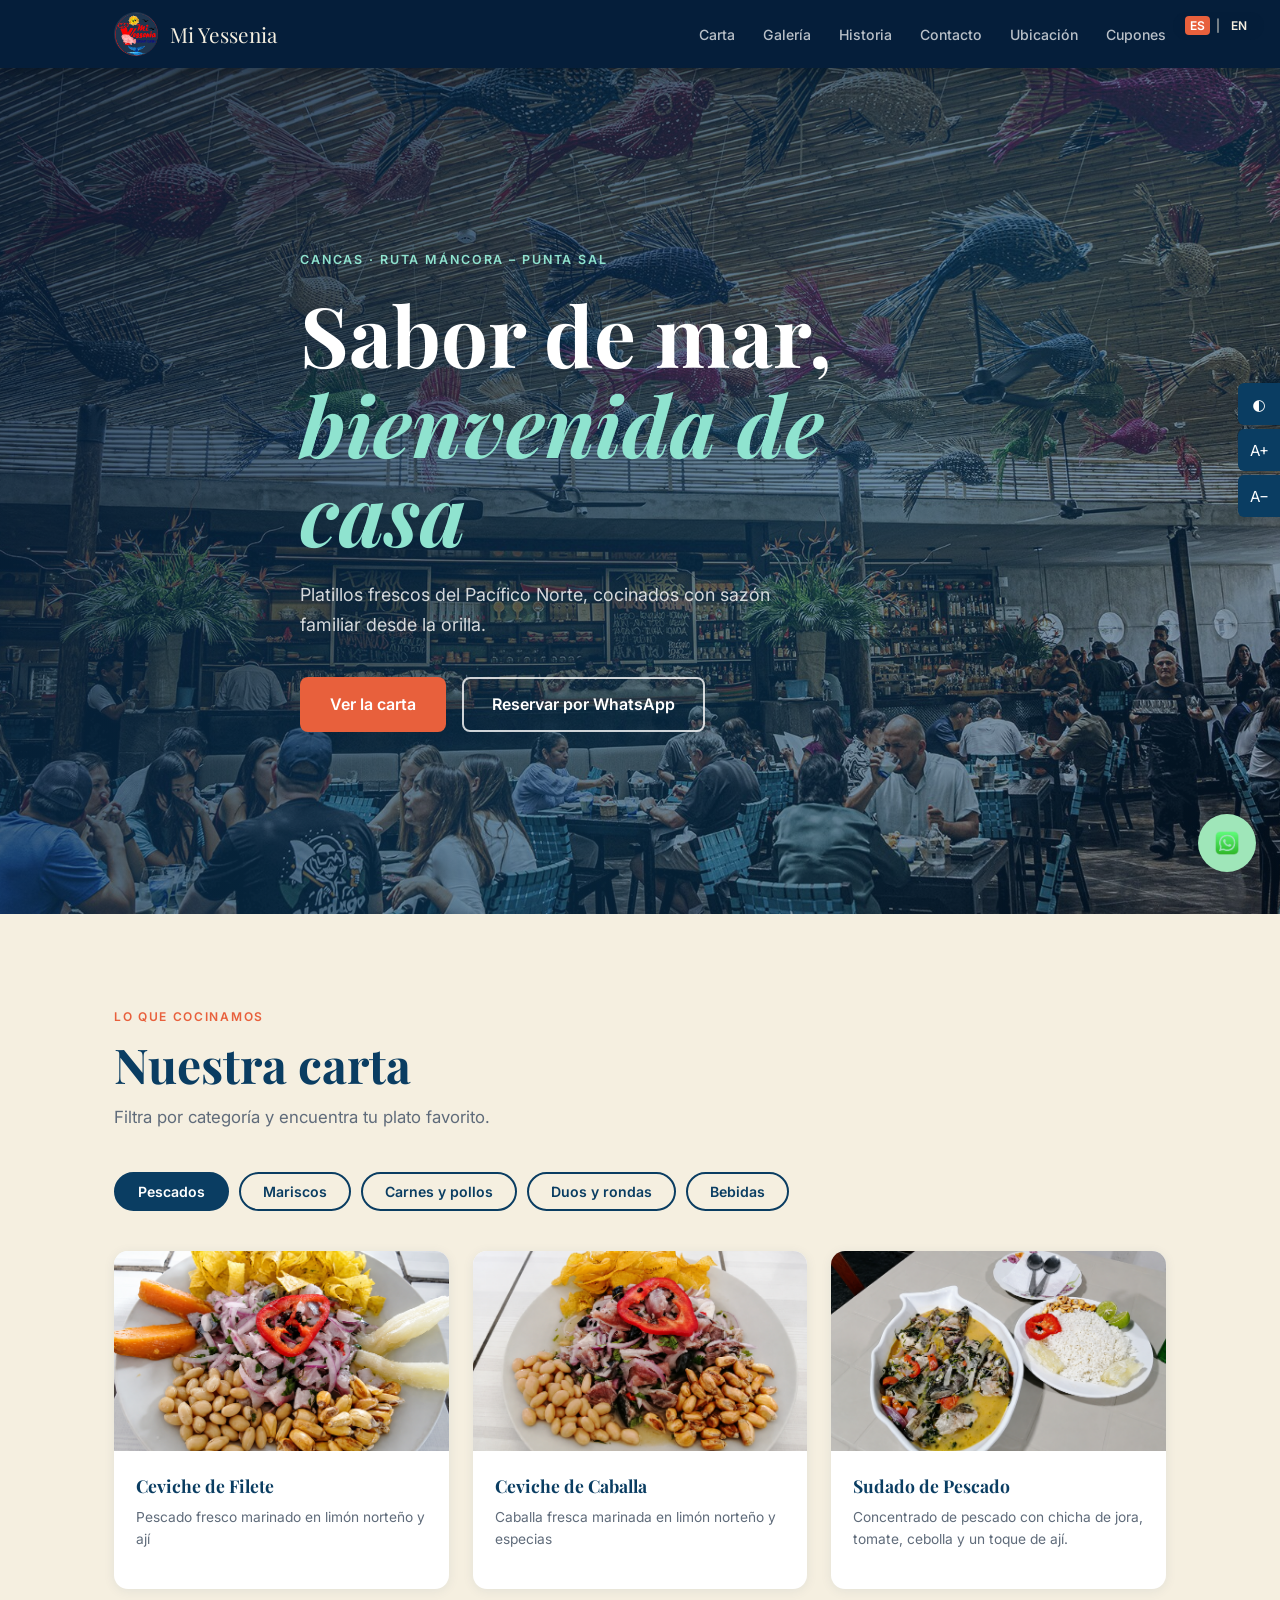
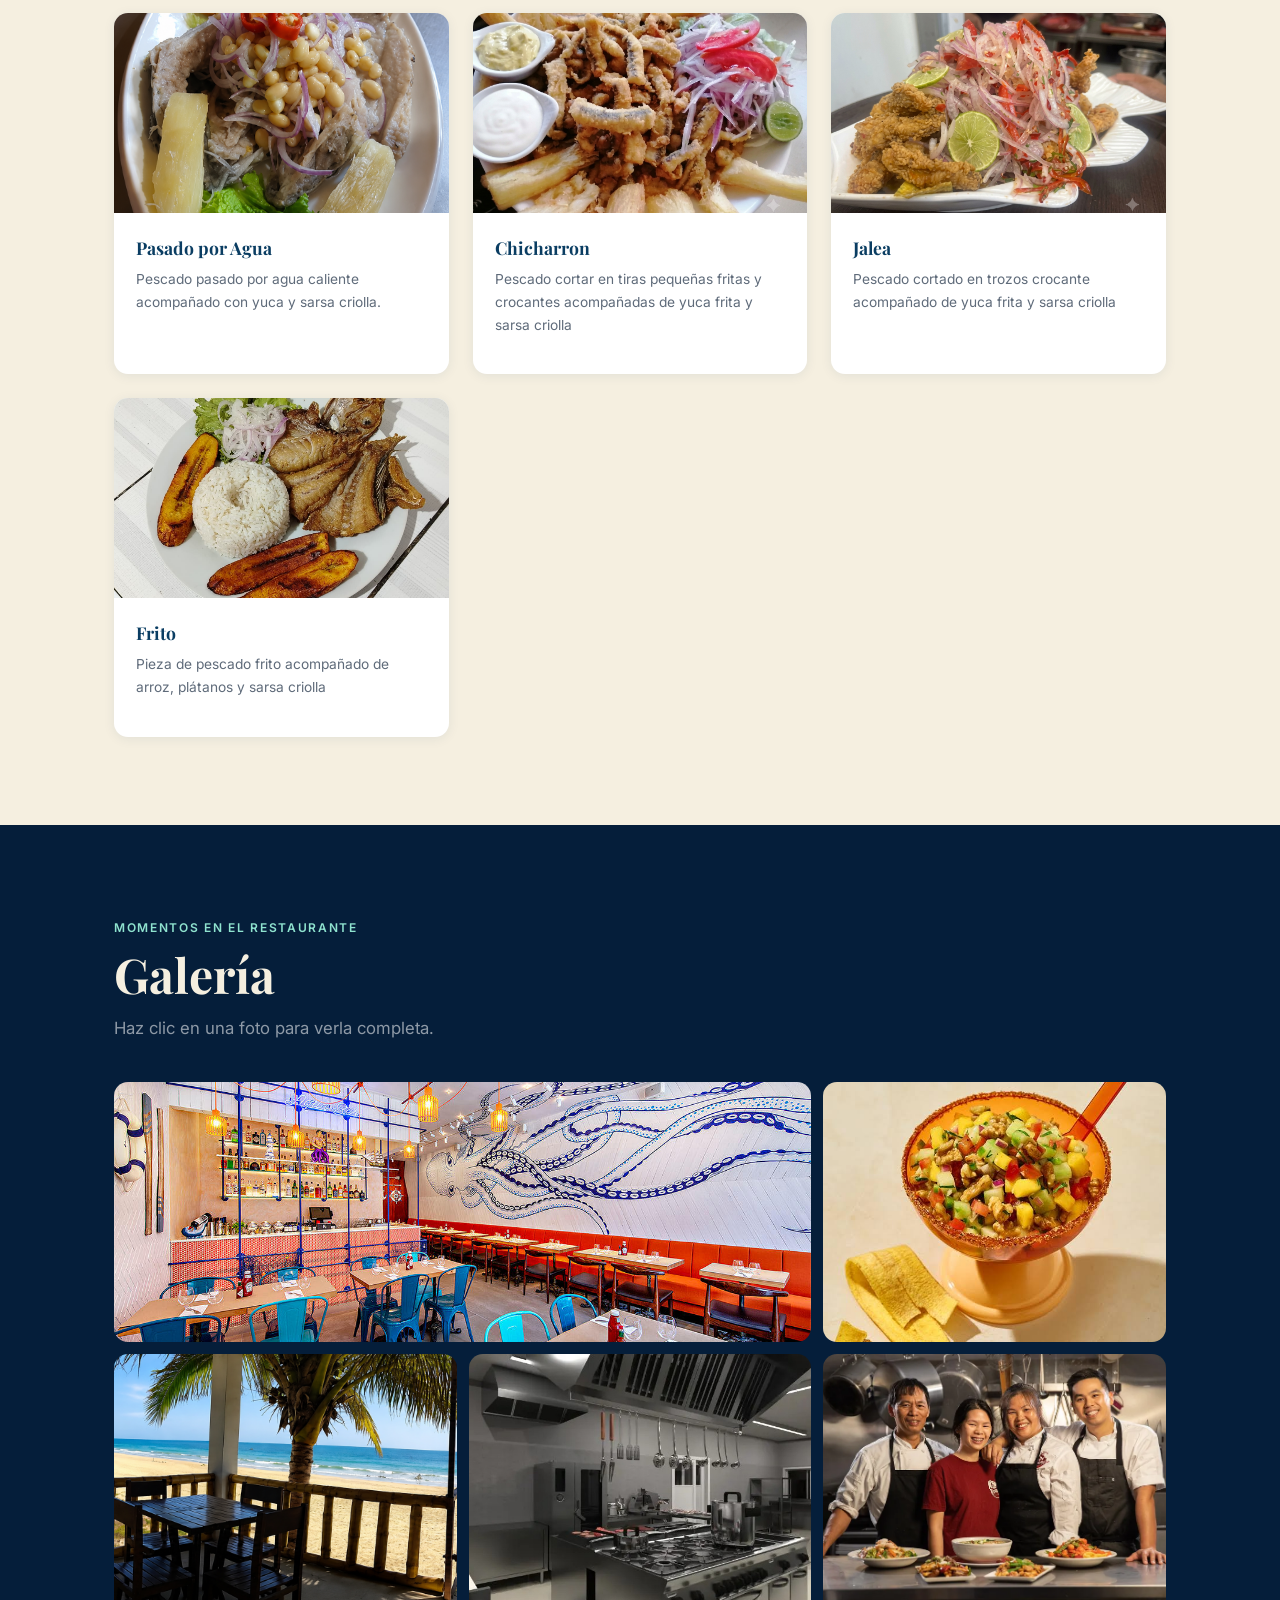
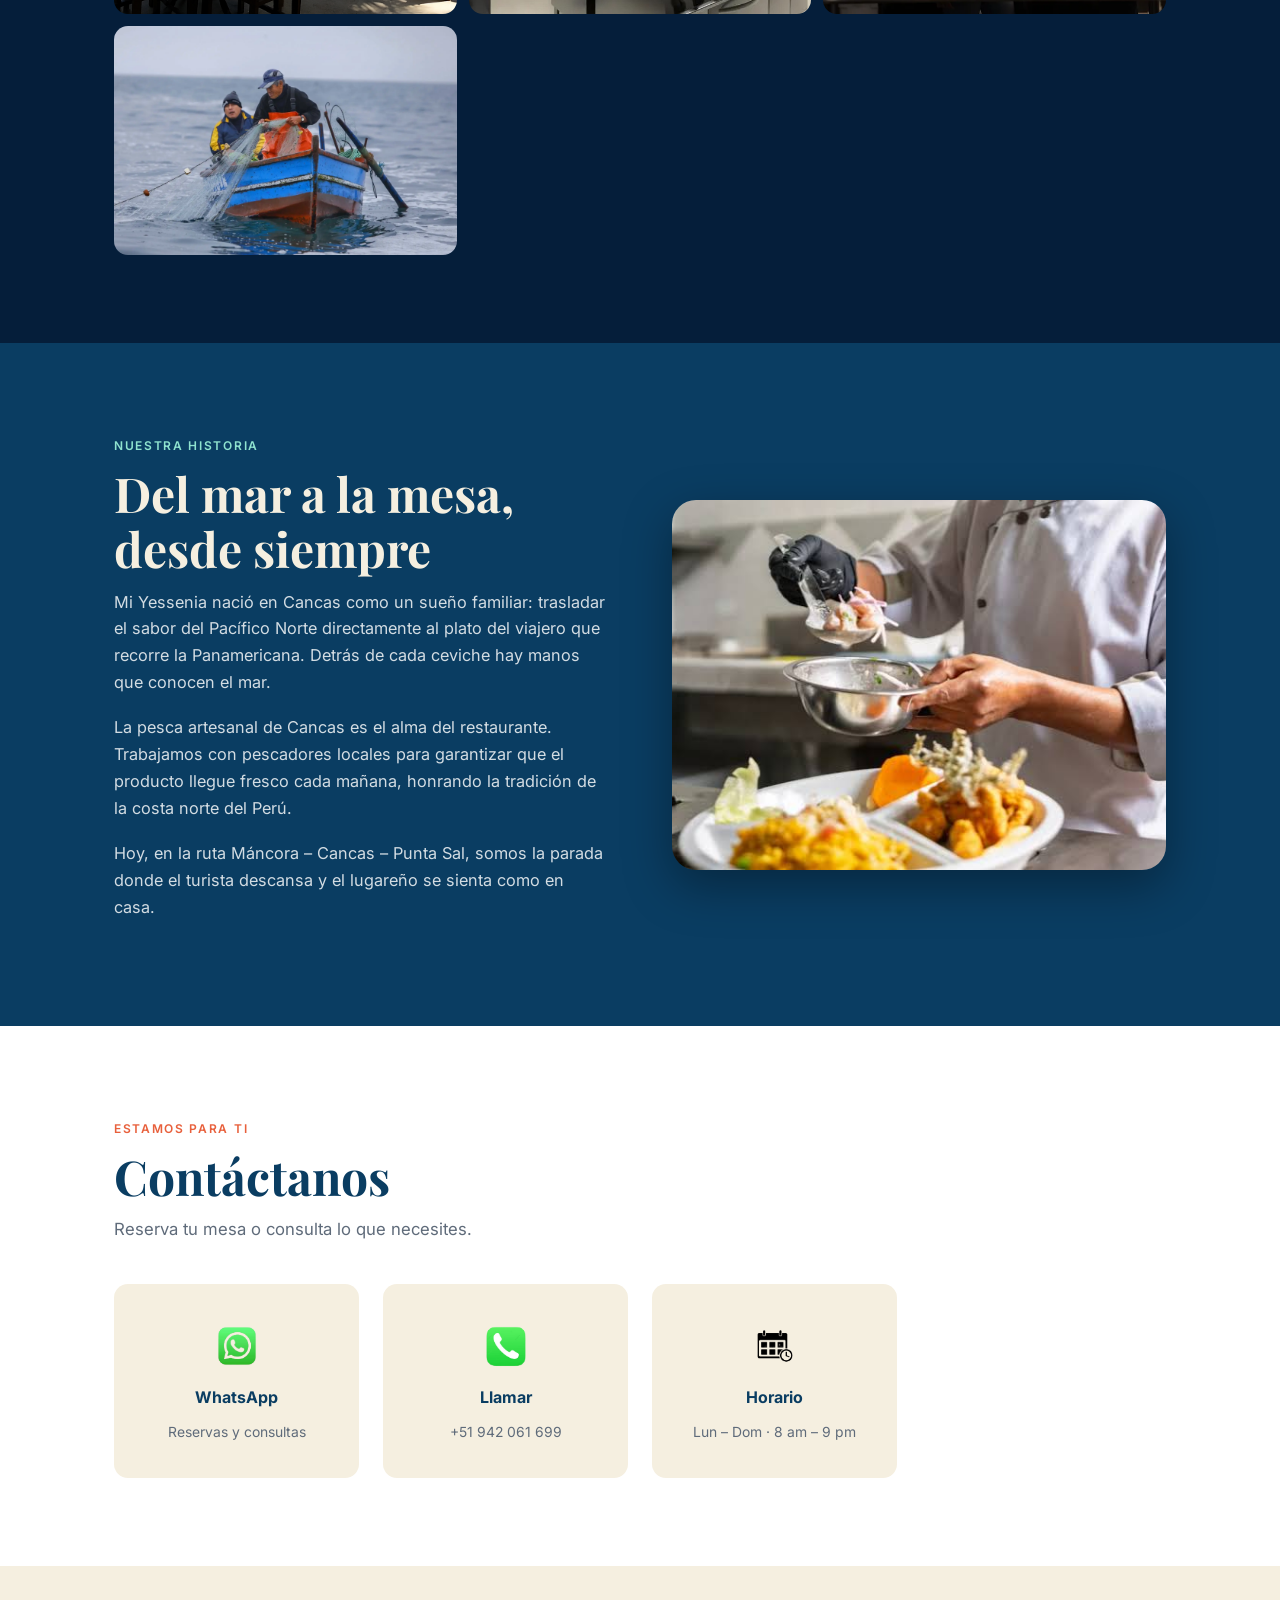
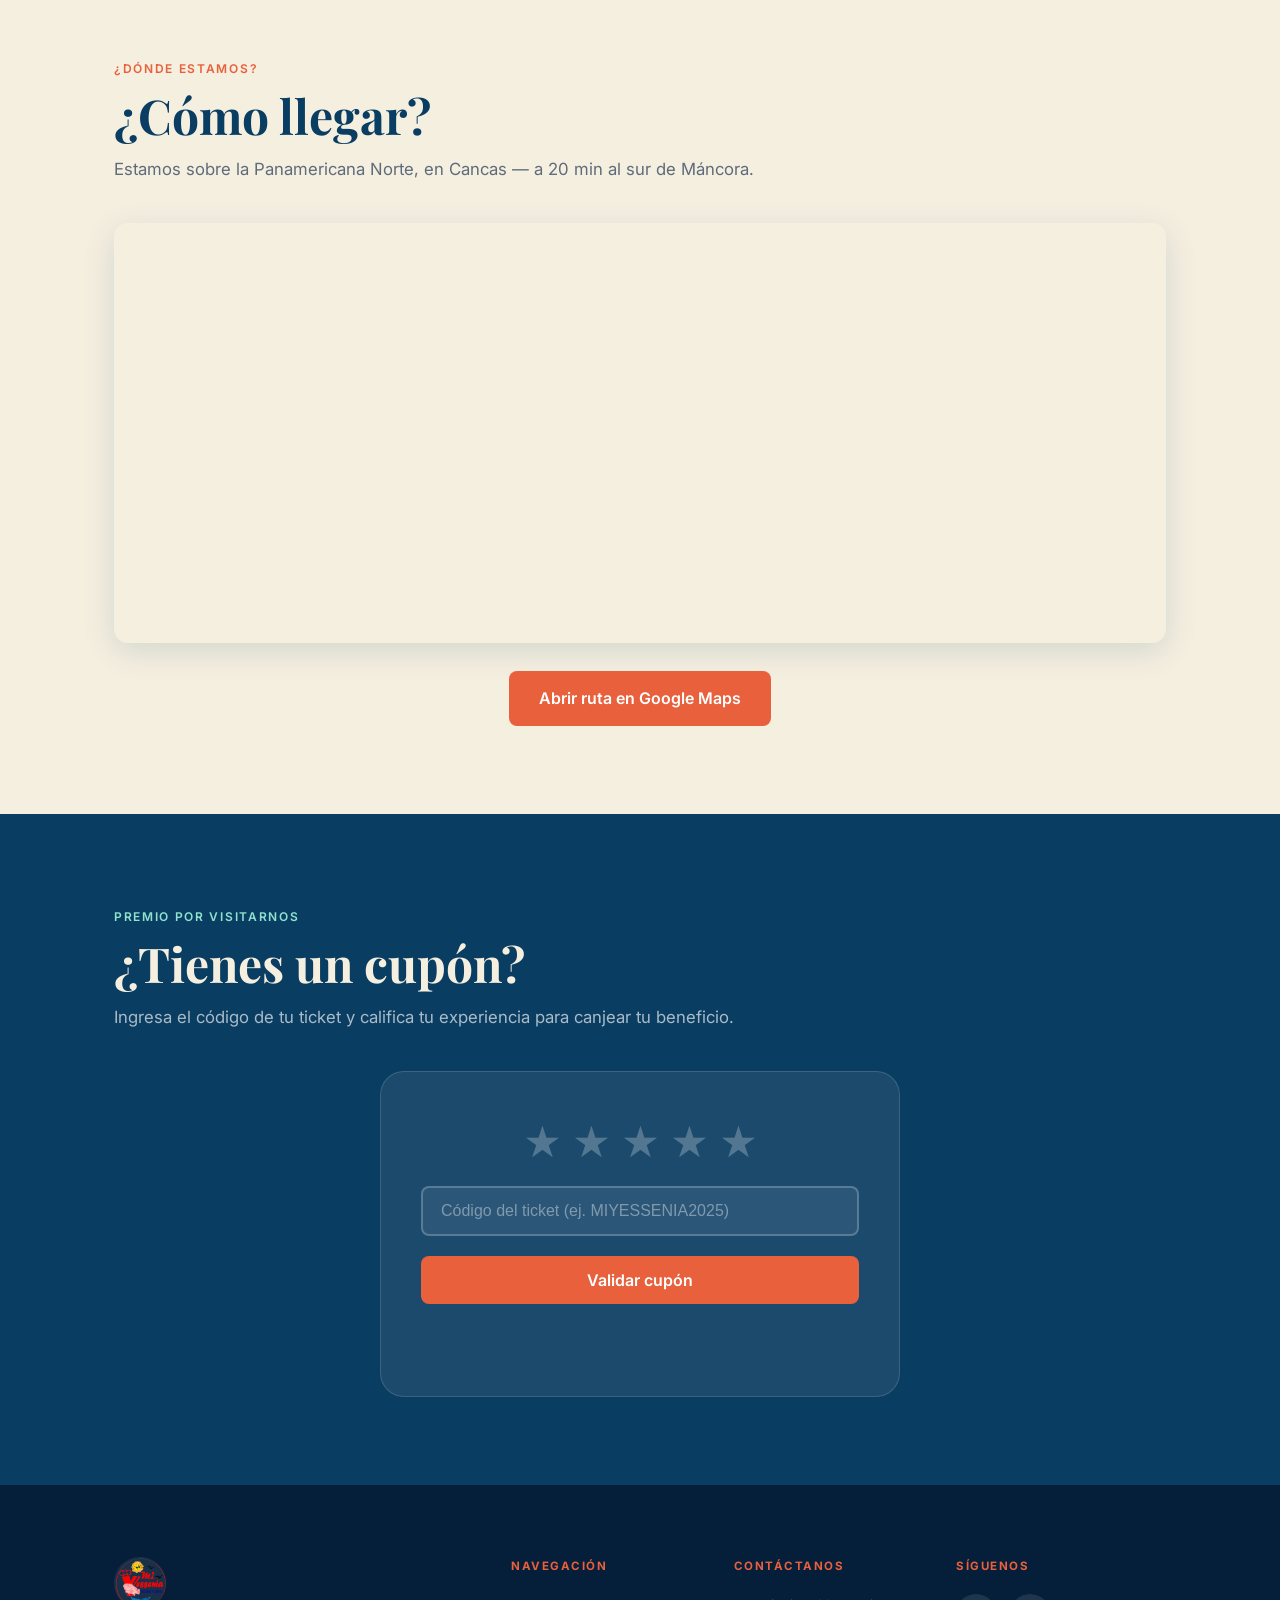
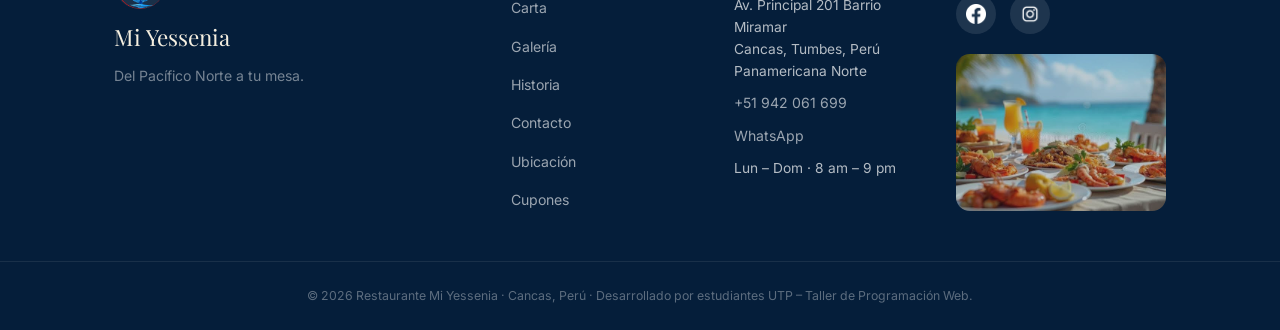
==== index.html @ 59fe755f "algunos quitadas" ====
<!DOCTYPE html>
<html lang="es">
<head>
  <meta charset="UTF-8" />
  <meta name="viewport" content="width=device-width, initial-scale=1.0" />
  <title>Restaurante Mi Yessenia </title>
  <link rel="stylesheet" href="styles.css" />
  <link rel="preconnect" href="https://fonts.googleapis.com" />
  <link rel="preconnect" href="https://fonts.gstatic.com" crossorigin />
  <link href="https://fonts.googleapis.com/css2?family=Playfair+Display:ital,wght@0,700;1,400&family=Inter:wght@300;400;500;600&display=swap" rel="stylesheet" />
</head>
<body>

  <div id="lang-bar" class="barra_idiomas_contenedor">
    <button class="lang-btn active boton_idioma_opcion" data-lang="es">ES</button>
    <span class="separador_idiomas">|</span>
    <button class="lang-btn boton_idioma_opcion" data-lang="en">EN</button>
  </div>

  <div id="a11y-panel" class="panel_herramientas_accesibilidad" aria-label="Panel de accesibilidad">
    <button id="btn-contrast" class="boton_alternar_contraste" title="Alto contraste" aria-pressed="false">◐</button>
    <button id="btn-font-up" class="boton_incrementar_fuente" title="Aumentar texto" aria-label="Aumentar tamaño de texto">A+</button>
    <button id="btn-font-down" class="boton_decrementar_fuente" title="Reducir texto" aria-label="Reducir tamaño de texto">A−</button>
  </div>

  <header id="site-header" class="encabezado_principal_fijo">
    <nav class="nav-inner contenedor_interno_navegacion" aria-label="Navegación principal">
      <a class="brand enlace_identidad_marca" href="#hero">
        <div class="brand-logo contenedor_logo_marca">
          <img src="imagenes/logo.png" alt="Logo Mi Yessenia" class="logo-img imagen_logo_marca" />
        </div>
        <span class="brand-text texto_nombre_marca">Mi Yessenia</span>
      </a>
      <button class="hamburger boton_menu_hamburguesa" id="hamburger" aria-label="Abrir menú" aria-expanded="false">
        <span class="linea_hamburguesa"></span><span class="linea_hamburguesa"></span><span class="linea_hamburguesa"></span>
      </button>
      <ul class="nav-links lista_enlaces_navegacion" id="nav-links" role="list">
        <li class="item_enlace_navegacion"><a href="#menu" data-i18n="nav.menu" class="hipervinculo_seccion">Carta</a></li>
        <li class="item_enlace_navegacion"><a href="#galeria" data-i18n="nav.galeria" class="hipervinculo_seccion">Galería</a></li>
        <li class="item_enlace_navegacion"><a href="#historia" data-i18n="nav.historia" class="hipervinculo_seccion">Historia</a></li>
        <li class="item_enlace_navegacion"><a href="#contacto" data-i18n="nav.contacto" class="hipervinculo_seccion">Contacto</a></li>
        <li class="item_enlace_navegacion"><a href="#ubicacion" data-i18n="nav.ubicacion" class="hipervinculo_seccion">Ubicación</a></li>
        <li class="item_enlace_navegacion"><a href="#cupones" data-i18n="nav.cupones" class="hipervinculo_seccion">Cupones</a></li>
      </ul>
    </nav>
  </header>

  <main class="bloque_contenido_principal">

    <section id="hero" class="seccion_pantalla_bienvenida" aria-labelledby="hero-title">
      <div class="hero-bg contenedor_fondo_pantalla">
        <img src="imagenes/hero.jpg" alt="Restaurante Mi Yessenia en Cancas" class="hero-img imagen_fondo_bienvenida" />
        <div class="hero-overlay capa_oscura_superpuesta"></div>
      </div>
      <div class="hero-content bloque_textos_bienvenida">
        <p class="hero-eyebrow texto_antetitulo_ubicacion" data-i18n="hero.eyebrow">Cancas · Ruta Máncora – Punta Sal</p>
        <h1 id="hero-title" class="titulo_principal_bienvenida" data-i18n="hero.title">Sabor de mar,<br><em>bienvenida de casa</em></h1>
        <p class="hero-sub texto_subtitulo_presentacion" data-i18n="hero.sub">Platillos frescos del Pacífico Norte, cocinados con sazón familiar desde la orilla.</p>
        <div class="hero-ctas grupo_botones_accion">
          <a class="btn-primary boton_accion_principal" href="#menu" data-i18n="hero.cta1">Ver la carta</a>
          <a class="btn-ghost boton_accion_secundario" href="https://wa.me/51942061699?text=Hola%2C%20quiero%20reservar%20una%20mesa" target="_blank" rel="noopener" data-i18n="hero.cta2">Reservar por WhatsApp</a>
        </div>
      </div>
      <div class="hero-scroll-hint indicador_animado_desplazamiento" aria-hidden="true">
        <span class="punto_animado_scroll"></span>
      </div>
    </section>

    <section id="menu" class="seccion_carta_productos" aria-labelledby="menu-title">
      <div class="section-inner layout_bloque_centrado">
        <span class="eyebrow texto_antetitulo_seccion" data-i18n="menu.eyebrow">Lo que cocinamos</span>
        <h2 id="menu-title" class="section-title titulo_seccion_general" data-i18n="menu.title">Nuestra carta</h2>
        <p class="section-sub texto_descripcion_seccion" data-i18n="menu.sub">Filtra por categoría y encuentra tu plato favorito.</p>

        <nav class="tabs barra_pestanas_categorias" role="tablist" aria-label="Categorías del menú">          
          <button class="boton_categoria" data-category="pescados">Pescados</button>
          <button class="boton_categoria" data-category="mariscos">Mariscos</button>
          <button class="boton_categoria" data-category="carnes y pollos">Carnes y pollos</button>
          <button class="boton_categoria" data-category="duos y rondas">Duos y rondas</button>
          <button class="boton_categoria" data-category="bebidas">Bebidas</button>
        </nav>

        <div class="menu-grid cuadricula_productos_contenedor" id="menu-grid" role="list">
          <div class="contenido contenedor_dinamico_tarjetas" id="productos"> </div>
        </div>
      </div>
    </section>

    <section id="galeria" class="seccion_galeria_fotografica" aria-labelledby="galeria-title">
      <div class="section-inner layout_bloque_centrado">
        <span class="eyebrow texto_antetitulo_seccion" data-i18n="galeria.eyebrow">Momentos en el restaurante</span>
        <h2 id="galeria-title" class="section-title titulo_seccion_general" data-i18n="galeria.title">Galería</h2>
        <p class="section-sub texto_descripcion_seccion" data-i18n="galeria.sub">Haz clic en una foto para verla completa.</p>

        <div class="gallery-grid cuadricula_galeria_imagenes">

          <button class="gallery-item elemento_tarjeta_galeria" aria-label="Ver foto 1" data-src="images/galeria1.jpg">
            <img src="imagenes/galeria1.jpg" alt="Ambiente del restaurante Mi Yessenia" class="imagen_miniatura_galeria" loading="lazy" />
            <div class="gallery-overlay capa_efecto_hover_galeria"><span>+</span></div>
          </button>

          <button class="gallery-item elemento_tarjeta_galeria" aria-label="Ver foto 2" data-src="images/galeria2.jpg">
            <img src="imagenes/galeria2.jpeg" alt="Platos del restaurante Mi Yessenia" class="imagen_miniatura_galeria" loading="lazy" />
            <div class="gallery-overlay capa_efecto_hover_galeria"><span>+</span></div>
          </button>

          <button class="gallery-item elemento_tarjeta_galeria" aria-label="Ver foto 3" data-src="images/galeria3.jpg">
            <img src="imagenes/galeria3.jpg" alt="Vista del mar desde Cancas" class="imagen_miniatura_galeria" loading="lazy" />
            <div class="gallery-overlay capa_efecto_hover_galeria"><span>+</span></div>
          </button>

          <button class="gallery-item elemento_tarjeta_galeria" aria-label="Ver foto 4" data-src="images/galeria4.jpg">
            <img src="imagenes/galeria4.jpg" alt="Cocina del restaurante" class="imagen_miniatura_galeria" loading="lazy" />
            <div class="gallery-overlaypx capa_efecto_hover_galeria"><span>+</span></div>
          </button>

          <button class="gallery-item elemento_tarjeta_galeria" aria-label="Ver foto 5" data-src="images/galeria5.jpg">
            <img src="imagenes/galeria5.jpg" alt="Familia Mi Yessenia" class="imagen_miniatura_galeria" loading="lazy" />
            <div class="gallery-overlay capa_efecto_hover_galeria"><span>+</span></div>
          </button>

          <button class="gallery-item elemento_tarjeta_galeria" aria-label="Ver foto 6" data-src="images/galeria6.jpg">
            <img src="imagenes/galeria6.jpg" alt="Pesca artesanal en Cancas" class="imagen_miniatura_galeria" loading="lazy" />
            <div class="gallery-overlay capa_efecto_hover_galeria"><span>+</span></div>
          </button>

        </div>
      </div>

      <div id="lightbox" class="pantalla_modal_lightbox" role="dialog" aria-modal="true" aria-label="Foto ampliada" hidden>
        <button id="lb-close" class="boton_cerrar_lightbox" aria-label="Cerrar">×</button>
        <button id="lb-prev" class="boton_navegacion_lightbox anterior" aria-label="Anterior">‹</button>
        <div id="lb-img-wrap" class="contenedor_marco_imagen_lightbox">
          <img id="lb-img" class="imagen_ampliada_lightbox" src="" alt="" />
        </div>
        <button id="lb-next" class="boton_navegacion_lightbox siguiente" aria-label="Siguiente">›</button>
      </div>
    </section>

    <section id="historia" class="seccion_historia_institucional" aria-labelledby="historia-title">
      <div class="section-inner historia-inner layout_bloque_centrado distribucion_columnas_historia">
        <div class="historia-text bloque_narrativo_historia">
          <span class="eyebrow texto_antetitulo_seccion" data-i18n="historia.eyebrow">Nuestra historia</span>
          <h2 id="historia-title" class="section-title titulo_seccion_general" data-i18n="historia.title">Del mar a la mesa,<br>desde siempre</h2>
          <p class="parrafo_historia_narracion" data-i18n="historia.p1">Mi Yessenia nació en Cancas como un sueño familiar: trasladar el sabor del Pacífico Norte directamente al plato del viajero que recorre la Panamericana. Detrás de cada ceviche hay manos que conocen el mar.</p>
          <p class="parrafo_historia_narracion" data-i18n="historia.p2">La pesca artesanal de Cancas es el alma del restaurante. Trabajamos con pescadores locales para garantizar que el producto llegue fresco cada mañana, honrando la tradición de la costa norte del Perú.</p>
          <p class="parrafo_historia_narracion" data-i18n="historia.p3">Hoy, en la ruta Máncora – Cancas – Punta Sal, somos la parada donde el turista descansa y el lugareño se sienta como en casa.</p>
        </div>
        <div class="historia-img-wrap contenedor_imagen_enmarcada_historia">
          <img src="imagenes/historia.jpg" alt="Historia del Restaurante Mi Yessenia" class="historia-foto imagen_bloque_historia" loading="lazy" />
        </div>
      </div>
    </section>

    <section id="contacto" class="seccion_canales_contacto" aria-labelledby="contacto-title">
      <div class="section-inner layout_bloque_centrado">
        <span class="eyebrow texto_antetitulo_seccion" data-i18n="contacto.eyebrow">Estamos para ti</span>
        <h2 id="contacto-title" class="section-title titulo_seccion_general" data-i18n="contacto.title">Contáctanos</h2>
        <p class="section-sub texto_descripcion_seccion" data-i18n="contacto.sub">Reserva tu mesa o consulta lo que necesites.</p>
        <div class="contact-grid cuadricula_tarjetas_contacto">
          
          <a class="contact-card tarjeta_informativa_contacto" href="https://wa.me/51942061699?text=Hola%2C%20quiero%20reservar%20una%20mesa" target="_blank" rel="noopener" aria-label="Abrir WhatsApp">
            <div class="contact-img-wrap contenedor_icono_tarjeta">
              <img src="imagenes/whatsapp.png" alt="WhatsApp" class="contact-icon-img imagen_icono_tarjeta" />
            </div>
            <strong class="texto_titulo_tarjeta_contacto" data-i18n="contacto.whatsapp">WhatsApp</strong>
            <span class="texto_detalle_tarjeta_contacto" data-i18n="contacto.whatsapp.sub">Reservas y consultas</span>
          </a>
          
          <a class="contact-card tarjeta_informativa_contacto" href="tel:+51999999999" aria-label="Llamar al restaurante">
            <div class="contact-img-wrap contenedor_icono_tarjeta">
              <img src="imagenes/phone.png" alt="Llamar" class="contact-icon-img imagen_icono_tarjeta" />
            </div>
            <strong class="texto_titulo_tarjeta_contacto" data-i18n="contacto.llamar">Llamar</strong>
            <span class="texto_detalle_tarjeta_contacto">+51 942 061 699</span>
          </a>
          
          <div class="contact-card no-link tarjeta_informativa_contacto estatica">
            <div class="contact-img-wrap contenedor_icono_tarjeta">
              <img src="imagenes/horario.png" alt="Horario" class="contact-icon-img imagen_icono_tarjeta" />
            </div>
            <strong class="texto_titulo_tarjeta_contacto" data-i18n="contacto.horario">Horario</strong>
            <span class="texto_detalle_tarjeta_contacto" data-i18n="contacto.horario.val">Lun – Dom · 8 am – 9 pm</span>
          </div>

        </div>
      </div>
    </section>

    <section id="ubicacion" class="seccion_mapa_geolocalizacion" aria-labelledby="ubicacion-title">
      <div class="section-inner layout_bloque_centrado">
        <span class="eyebrow texto_antetitulo_seccion" data-i18n="ubicacion.eyebrow">¿Dónde estamos?</span>
        <h2 id="ubicacion-title" class="section-title titulo_seccion_general" data-i18n="ubicacion.title">¿Cómo llegar?</h2>
        <p class="section-sub texto_descripcion_seccion" data-i18n="ubicacion.sub">Estamos sobre la Panamericana Norte, en Cancas — a 20 min al sur de Máncora.</p>
        <div class="map-wrapper caja_contenedor_mapa_incrustado">
          <iframe
            id="map-frame"
            class="marco_iframe_google_maps"
            title="Ubicación de Restaurante Mi Yessenia en Cancas"
            width="100%"
            height="420"
            style="border:0; border-radius:16px;"
            allowfullscreen=""
            loading="lazy"
            referrerpolicy="no-referrer-when-downgrade"
            src="https://www.google.com/maps/embed?pb=!1m18!1m12!1m3!1d3967.124!2d-81.085!3d-4.027!2m3!1f0!2f0!3f0!3m2!1i1024!2i768!4f13.1!3m3!1m2!1s0x0%3A0x0!2zNMKwMDEnMzguMyJTIDgxwrAwNScwNi4wIlc!5e0!3m2!1ses!2spe!4v1719000000000">
          </iframe>
        </div>
        <a class="btn-primary map-cta boton_accion_principal enlace_externo_mapa"
           href="https://www.google.com/maps/dir/?api=1&destination=Cancas,Peru"
           target="_blank" rel="noopener"
           data-i18n="ubicacion.cta">
          Abrir ruta en Google Maps
        </a>
      </div>
    </section>

    <section id="cupones" class="seccion_fidelizacion_cupones" aria-labelledby="cupones-title">
      <div class="section-inner layout_bloque_centrado">
        <span class="eyebrow texto_antetitulo_seccion" data-i18n="cupones.eyebrow">Premio por visitarnos</span>
        <h2 id="cupones-title" class="section-title titulo_seccion_general" data-i18n="cupones.title">¿Tienes un cupón?</h2>
        <p class="section-sub texto_descripcion_seccion" data-i18n="cupones.sub">Ingresa el código de tu ticket y califica tu experiencia para canjear tu beneficio.</p>
        <div class="coupon-box caja_modulo_canje_cupon">
          <div class="stars-row fila_estrellas_calificacion" role="group" aria-label="Calificación del servicio">
            <button class="star elemento_estrella_interactiva" data-val="1" aria-label="1 estrella">★</button>
            <button class="star elemento_estrella_interactiva" data-val="2" aria-label="2 estrellas">★</button>
            <button class="star elemento_estrella_interactiva" data-val="3" aria-label="3 estrellas">★</button>
            <button class="star elemento_estrella_interactiva" data-val="4" aria-label="4 estrellas">★</button>
            <button class="star elemento_estrella_interactiva" data-val="5" aria-label="5 estrellas">★</button>
          </div>
          <label for="coupon-input" class="sr-only etiqueta_oculta_accesibilidad">Código de cupón</label>
          <input
            type="text"
            id="coupon-input"
            class="campo_entrada_codigo_texto"
            placeholder="Código del ticket (ej. MIYESSENIA2025)"
            maxlength="30"
            autocomplete="off"
            aria-describedby="coupon-status"
          />
          <button class="btn-primary boton_accion_principal boton_ejecutar_validacion" id="btn-validar" data-i18n="cupones.btn">Validar cupón</button>
          <p id="coupon-status" class="parrafo_notificacion_estado_cupon" role="alert" aria-live="polite"></p>
        </div>
      </div>
    </section>

  </main>

  <a class="whatsapp-float enlace_flotante_comunicacion_directa"
     href="https://wa.me/51942061699?text=Hola%2C%20quiero%20reservar%20una%20mesa"
     target="_blank" rel="noopener"
     aria-label="Contactar por WhatsApp">
    <img src="imagenes/whatsapp.png" alt="WhatsApp" class="imagen_icono_flotante" />
  </a>

  <footer id="site-footer" class="pie_pagina_institucional" role="contentinfo">
    <div class="footer-inner bloque_distribucion_columnas_pie">

      <div class="footer-brand columna_bloque_marca_pie">
        <img src="imagenes/logo.png" alt="Logo Mi Yessenia" class="footer-logo imagen_logo_pie" />
        <span class="brand-text texto_nombre_marca">Mi Yessenia</span>
        <p class="footer-tagline texto_eslogan_pie" data-i18n="footer.tagline">Del Pacífico Norte a tu mesa.</p>
      </div>

      <nav class="footer-nav columna_menu_enlaces_pie" aria-label="Pie de página">
        <h3 class="titulo_columna_pie" data-i18n="footer.nav.title">Navegación</h3>
        <ul class="lista_enlaces_pie">
          <li class="item_enlace_pie"><a href="#menu" data-i18n="nav.menu" class="hipervinculo_pie">Carta</a></li>
          <li class="item_enlace_pie"><a href="#galeria" data-i18n="nav.galeria" class="hipervinculo_pie">Galería</a></li>
          <li class="item_enlace_pie"><a href="#historia" data-i18n="nav.historia" class="hipervinculo_pie">Historia</a></li>
          <li class="item_enlace_pie"><a href="#contacto" data-i18n="nav.contacto" class="hipervinculo_pie">Contacto</a></li>
          <li class="item_enlace_pie"><a href="#ubicacion" data-i18n="nav.ubicacion" class="hipervinculo_pie">Ubicación</a></li>
          <li class="item_enlace_pie"><a href="#cupones" data-i18n="nav.cupones" class="hipervinculo_pie">Cupones</a></li>
        </ul>
      </nav>

      <div class="footer-contact columna_datos_contacto_pie">
        <h3 class="titulo_columna_pie" data-i18n="footer.contact.title">Contáctanos</h3>
        <p class="parrafo_info_pie">Av. Principal 201 Barrio Miramar<br>Cancas, Tumbes, Perú<br>Panamericana Norte</p>
        <p class="parrafo_info_pie"><a href="tel:+51942061699" class="hipervinculo_pie">+51 942 061 699</a></p>
        <p class="parrafo_info_pie"><a href="https://wa.me/51942061699" target="_blank" rel="noopener" class="hipervinculo_pie">WhatsApp</a></p>
        <p class="parrafo_info_pie"><span data-i18n="contacto.horario.val">Lun – Dom · 8 am – 9 pm</span></p>
      </div>

      <div class="footer-social columna_redes_sociales_pie">
        <h3 class="titulo_columna_pie" data-i18n="footer.social.title">Síguenos</h3>
        <div class="social-links bloque_iconos_redes_pie">
          <a href="https://www.facebook.com/p/Restaurant-picanteria-Mi-Yessenia-100057262067452/" class="enlace_red_social_pie" aria-label="Facebook de Mi Yessenia">
            <img src="imagenes/facebook.png" alt="Facebook" class="social-icon-img imagen_icono_red_social" />
          </a>
          <a href="#" class="enlace_red_social_pie" aria-label="Instagram de Mi Yessenia">
            <img src="imagenes/instagram.png" alt="Instagram" class="social-icon-img imagen_icono_red_social" />
          </a>
        </div>
        <div class="footer-img-wrap contenedor_imagen_miniatura_pie">
          <img src="imagenes/footer-foto.jpeg" alt="Restaurante Mi Yessenia" class="footer-foto imagen_decorativa_pie" loading="lazy" />
        </div>
      </div>

    </div>

    <div class="footer-bottom barra_creditos_derechos_pie">
      <p class="texto_creditos_final" data-i18n="footer.bottom">© 2026 Restaurante Mi Yessenia · Cancas, Perú · Desarrollado por estudiantes UTP – Taller de Programación Web.</p>
    </div>
  </footer>

  <script src="script.js"></script>
</body>
</html>
---- styles.css ----
:root {
  --ocean:      #0A3D62;
  --deep:       #051E3A;
  --sand:       #F5EFE0;
  --coral:      #E8603C;
  --seafoam:    #2ECC71;
  --salt:       #FFFFFF;
  --text:       #1A1A2E;
  --muted:      #5F6B7A;
  --card-bg:    #FFFFFF;

  --radius-sm:  8px;
  --radius-md:  14px;
  --radius-lg:  24px;

  --font-display: 'Playfair Display', Georgia, serif;
  --font-body:    'Inter', system-ui, sans-serif;

  --fs-scale: 1;
  --transition: 0.25s ease;

  --shadow-sm: 0 2px 12px rgba(10,61,98,0.08);
  --shadow-md: 0 8px 32px rgba(10,61,98,0.14);
}

/* CONFIGURACIÓN DE ACCESIBILIDAD PARA MODO ALTO CONTRASTE */
body.high-contrast {
  --ocean:   #000;
  --deep:    #000;
  --sand:    #fff;
  --coral:   #FFCC00;
  --text:    #000;
  --muted:   #333;
  --card-bg: #fff;
}

/* REINICIO ESTILOS BASE Y ELEMENTOS NATIVOS DOS ENTORNO */
*, *::before, *::after { box-sizing: border-box; margin: 0; padding: 0; }
html { scroll-behavior: smooth; font-size: calc(16px * var(--fs-scale)); }
body { font-family: var(--font-body); color: var(--text); background: var(--sand); line-height: 1.65; }
a { color: inherit; text-decoration: none; }
img { max-width: 100%; display: block; }
ul { list-style: none; }
button { font-family: var(--font-body); }

/* CLASE DE ACCESIBILIDAD PARA LECTORES DE PANTALLA EXCLUSIVAMENTE */
.sr-only, .etiqueta_oculta_accesibilidad {
  position: absolute; width: 1px; height: 1px;
  padding: 0; margin: -1px; overflow: hidden;
  clip: rect(0,0,0,0); white-space: nowrap; border: 0;
}

/* ENTRADAS Y ESTRUCTURAS DE MAQUETACIÓN COMUNES */
.section-inner, .layout_bloque_centrado { max-width: 1100px; margin: 0 auto; padding: 88px 24px; }
.section-title, .titulo_seccion_general {
  font-family: var(--font-display);
  font-size: clamp(2rem, 5vw, 3rem);
  color: var(--ocean);
  line-height: 1.15;
  margin-bottom: 12px;
}
.section-sub, .texto_descripcion_seccion { color: var(--muted); margin-bottom: 40px; font-size: 1.05rem; }
.eyebrow, .texto_antetitulo_seccion {
  display: inline-block;
  font-size: 0.75rem;
  font-weight: 600;
  letter-spacing: 0.14em;
  text-transform: uppercase;
  color: var(--coral);
  margin-bottom: 10px;
}

/* COMPONENTES DE BOTONES Y FOCO DE NAVEGACIÓN TECLADO */
.btn-primary, .boton_accion_principal {
  display: inline-block;
  background: var(--coral);
  color: var(--salt);
  font-weight: 600;
  padding: 14px 30px;
  border-radius: var(--radius-sm);
  border: none;
  cursor: pointer;
  font-size: 1rem;
  transition: background var(--transition), transform var(--transition);
}
.btn-primary:hover, .boton_accion_principal:hover { background: #c94d2a; transform: translateY(-2px); }

.btn-ghost, .boton_accion_secundario {
  display: inline-block;
  border: 2px solid rgba(255,255,255,0.8);
  color: var(--salt);
  font-weight: 600;
  padding: 12px 28px;
  border-radius: var(--radius-sm);
  transition: background var(--transition), border-color var(--transition);
}
.btn-ghost:hover, .boton_accion_secundario:hover { background: rgba(255,255,255,0.15); }
:focus-visible { outline: 3px solid var(--coral); outline-offset: 3px; }

/* BARRA COMPONENTE SELECCIÓN DE IDIOMAS */
#lang-bar, .barra_idiomas_contenedor {
  position: fixed; top: 12px; right: 16px;
  display: flex; gap: 6px; align-items: center;
  z-index: 1001;
  background: rgba(5,30,58,0.88);
  padding: 4px 12px; border-radius: 20px;
  color: var(--sand); font-size: 0.75rem;
}
.lang-btn, .boton_idioma_opcion {
  background: none; border: none; color: var(--sand);
  font-size: 0.75rem; cursor: pointer; font-weight: 600;
  padding: 2px 5px; border-radius: 4px;
}
.lang-btn.active, .boton_idioma_opcion.active { background: var(--coral); color: #fff; }
.separador_idiomas { color: inherit; }

/* COMPONENTE FLOTANTE PANEL ACCESIBILIDAD */
#a11y-panel, .panel_herramientas_accesibilidad {
  position: fixed; top: 50%; right: 0;
  transform: translateY(-50%);
  display: flex; flex-direction: column; gap: 4px;
  z-index: 1000;
}
.boton_alternar_contraste, .boton_incrementar_fuente, .boton_decrementar_fuente {
  width: 42px; height: 42px;
  background: var(--ocean); color: var(--salt);
  border: none; cursor: pointer; font-size: 0.95rem;
  border-radius: 6px 0 0 6px;
  transition: background var(--transition);
}
.boton_alternar_contraste:hover, .boton_incrementar_fuente:hover, .boton_decrementar_fuente:hover { background: var(--coral); }

/* ENCABEZADO SUPERIOR DE NAVEGACIÓN INTERNA */
#site-header, .encabezado_principal_fijo {
  position: sticky; top: 0; z-index: 900;
  background: var(--deep);
  box-shadow: 0 2px 20px rgba(0,0,0,0.35);
}
.nav-inner, .contenedor_interno_navegacion {
  max-width: 1100px; margin: 0 auto; padding: 0 24px;
  height: 68px; display: flex; align-items: center; justify-content: space-between;
}
.brand, .enlace_identidad_marca { display: flex; align-items: center; gap: 12px; color: var(--salt); }
.brand-logo, .contenedor_logo_marca { width: 44px; height: 44px; border-radius: 50%; overflow: hidden; flex-shrink: 0; background: rgba(255,255,255,0.1); }
.logo-img, .imagen_logo_marca { width: 100%; height: 100%; object-fit: cover; }
.brand-text, .texto_nombre_marca { font-family: var(--font-display); font-size: 1.3rem; color: var(--sand); }

.hamburger, .boton_menu_hamburguesa {
  display: none; flex-direction: column; justify-content: center;
  gap: 5px; background: none; border: none; cursor: pointer;
  padding: 6px; width: 36px;
}
.hamburger span, .linea_hamburguesa { display: block; width: 24px; height: 2px; background: var(--salt); border-radius: 2px; transition: all 0.3s; }

.nav-links, .lista_enlaces_navegacion { display: flex; gap: 28px; }
.nav-links a, .hipervinculo_seccion { color: rgba(255,255,255,0.72); font-size: 0.88rem; font-weight: 500; transition: color var(--transition); }
.nav-links a:hover, .hipervinculo_seccion:hover { color: var(--coral); }
.item_enlace_navegacion { display: inline-block; }

/* COMPORTAMIENTO NAVEGACIÓN DISPOSITIVOS MÓVILES */
@media (max-width: 720px) {
  .hamburger, .boton_menu_hamburguesa { display: flex; }
  .nav-links, .lista_enlaces_navegacion {
    display: none; position: absolute;
    top: 68px; left: 0; right: 0;
    background: var(--deep); flex-direction: column;
    padding: 20px 24px 28px; gap: 18px;
    border-top: 1px solid rgba(255,255,255,0.08);
  }
  .nav-links.open, .lista_enlaces_navegacion.open { display: flex; }
}

/* COMPONENTE BIENVENIDA (HERO PRESENTACIÓN) */
#hero, .seccion_pantalla_bienvenida {
  position: relative;
  min-height: 94vh;
  display: flex; flex-direction: column; justify-content: center;
  overflow: hidden; color: var(--salt);
}
.hero-bg, .contenedor_fondo_pantalla { position: absolute; inset: 0; z-index: 0; }
.hero-img, .imagen_fondo_bienvenida { width: 100%; height: 100%; object-fit: cover; }
.hero-overlay, .capa_oscura_superpuesta {
  position: absolute; inset: 0;
  background: linear-gradient(135deg, rgba(5,30,58,0.82) 0%, rgba(10,61,98,0.60) 60%, rgba(5,30,58,0.4) 100%);
}
.hero-content, .bloque_textos_bienvenida { position: relative; z-index: 1; max-width: 1100px; margin: 0 auto; padding: 0 24px; }
.hero-eyebrow, .texto_antetitulo_ubicacion { font-size: 0.78rem; letter-spacing: 0.15em; text-transform: uppercase; color: #8fe3cf; font-weight: 600; margin-bottom: 18px; }
.hero-content h1, .titulo_principal_bienvenida { font-family: var(--font-display); font-size: clamp(2.8rem, 7vw, 5.2rem); line-height: 1.08; margin-bottom: 22px; max-width: 680px; }
.hero-content h1 em { font-style: italic; color: #8fe3cf; }
.hero-sub, .texto_subtitulo_presentacion { font-size: 1.12rem; color: rgba(255,255,255,0.82); max-width: 520px; margin-bottom: 38px; }
.hero-ctas, .grupo_botones_accion { display: flex; flex-wrap: wrap; gap: 16px; }

/* COMPONENTE CARTA Y PRODUCTOS DINÁMICOS */
#menu, .seccion_carta_productos { background: var(--sand); }
.tabs, .barra_pestanas_categorias { display: flex; flex-wrap: wrap; gap: 10px; margin-bottom: 40px; }
.contenido, .contenedor_dinamico_tarjetas { display: grid; grid-template-columns: repeat(auto-fill, minmax(300px, 1fr)); gap: 24px; }

.boton_categoria {
  background: none; border: 2px solid var(--ocean); color: var(--ocean);
  padding: 9px 22px; border-radius: 40px; cursor: pointer;
  font-weight: 600; font-size: 0.88rem; transition: all var(--transition);
}
.boton_categoria:hover, .boton_categoria.active { background: var(--ocean); color: var(--salt); }

/* TARJETAS INTERNAS GENERADAS POR JAVASCRIPT */
.tarjeta_producto { display: flex; flex-direction: column; }
.menu-card {
  background: var(--card-bg); border-radius: var(--radius-md);
  overflow: hidden; box-shadow: var(--shadow-sm);
  transition: transform var(--transition), box-shadow var(--transition);
  display: flex; flex-direction: column; flex: 1;
}
.menu-card:hover { transform: translateY(-5px); box-shadow: var(--shadow-md); }
.tarjeta_producto.hidden, .menu-card.hidden { display: none; }

.menu-img-wrap { width: 100%; height: 200px; overflow: hidden; background: #e8e0d0; }
.menu-img { width: 100%; height: 100%; object-fit: cover; transition: transform 0.4s ease; }
.menu-card:hover .menu-img { transform: scale(1.05); }

.menu-info { padding: 20px 22px 24px; flex: 1; display: flex; flex-direction: column; }
.menu-info h3 { font-family: var(--font-display); font-size: 1.1rem; color: var(--ocean); margin-bottom: 6px; }
.menu-info p { font-size: 0.86rem; color: var(--muted); flex: 1; margin-bottom: 14px; }
.price { font-weight: 700; color: var(--coral); font-size: 1.05rem; }

/* COMPONENTE GALERÍA DE IMÁGENES INTERACTIVAS */
#galeria, .seccion_galeria_fotografica { background: var(--deep); }
#galeria .section-title, .seccion_galeria_fotografica .titulo_seccion_general { color: var(--sand); }
#galeria .section-sub, .seccion_galeria_fotografica .texto_descripcion_seccion { color: rgba(255,255,255,0.55); }
#galeria .eyebrow, .seccion_galeria_fotografica .texto_antetitulo_seccion { color: #8fe3cf; }

.gallery-grid, .cuadricula_galeria_imagenes {
  display: grid; grid-template-columns: repeat(3, 1fr); grid-template-rows: 260px 260px; gap: 12px;
}
.gallery-item:first-child, .elemento_tarjeta_galeria:first-child { grid-column: span 2; }

.gallery-item, .elemento_tarjeta_galeria {
  position: relative; overflow: hidden; border-radius: var(--radius-md);
  background: #0A2540; border: none; cursor: pointer; padding: 0; width: 100%; height: 100%;
}
.gallery-item img, .imagen_miniatura_galeria { width: 100%; height: 100%; object-fit: cover; transition: transform 0.4s ease; }
.gallery-item:hover img, .elemento_tarjeta_galeria:hover .imagen_miniatura_galeria { transform: scale(1.08); }

.gallery-overlay, .capa_efecto_hover_galeria {
  position: absolute; inset: 0; background: rgba(10,61,98,0.55);
  display: flex; align-items: center; justify-content: center; opacity: 0; transition: opacity var(--transition);
}
.gallery-overlay span { color: #fff; font-size: 2.5rem; font-weight: 300; }
.gallery-item:hover .gallery-overlay, .elemento_tarjeta_galeria:hover .capa_efecto_hover_galeria { opacity: 1; }

/* VISUALIZADOR DE IMÁGENES LIGHTBOX MODAL */
#lightbox, .pantalla_modal_lightbox {
  position: fixed; inset: 0; z-index: 2000; background: rgba(0,0,0,0.92);
  display: flex; align-items: center; justify-content: center;
}
#lightbox[hidden], .pantalla_modal_lightbox[hidden] { display: none; }
#lb-img-wrap, .contenedor_marco_imagen_lightbox { max-width: 90vw; max-height: 85vh; }
#lb-img, .imagen_ampliada_lightbox { max-width: 90vw; max-height: 85vh; border-radius: var(--radius-md); object-fit: contain; }

#lb-close, .boton_cerrar_lightbox {
  position: absolute; top: 20px; right: 24px;
  background: none; border: none; color: #fff; font-size: 2.4rem; cursor: pointer; line-height: 1;
}
#lb-prev, #lb-next, .boton_navegacion_lightbox {
  position: absolute; top: 50%; transform: translateY(-50%);
  background: rgba(255,255,255,0.12); border: none; color: #fff;
  font-size: 2.5rem; cursor: pointer; padding: 12px 16px; border-radius: var(--radius-sm);
  transition: background var(--transition);
}
#lb-prev, .boton_navegacion_lightbox.anterior { left: 16px; }
#lb-next, .boton_navegacion_lightbox.siguiente { right: 16px; }
#lb-prev:hover, #lb-next:hover, .boton_navegacion_lightbox:hover { background: rgba(255,255,255,0.25); }

@media (max-width: 700px) {
  .gallery-grid, .cuadricula_galeria_imagenes { grid-template-columns: 1fr 1fr; grid-template-rows: auto; }
  .gallery-item:first-child, .elemento_tarjeta_galeria:first-child { grid-column: span 2; }
}
@media (max-width: 480px) {
  .gallery-grid, .cuadricula_galeria_imagenes { grid-template-columns: 1fr; }
  .gallery-item:first-child, .elemento_tarjeta_galeria:first-child { grid-column: span 1; }
}

/* COMPONENTE SECCIÓN HISTORIA INSTITUCIONAL */
#historia, .seccion_historia_institucional { background: var(--ocean); color: var(--salt); }
#historia .section-title, .seccion_historia_institucional .titulo_seccion_general { color: var(--sand); }
#historia .eyebrow, .seccion_historia_institucional .texto_antetitulo_seccion { color: #8fe3cf; }
.historia-inner, .distribucion_columnas_historia { display: grid; grid-template-columns: 1fr 1fr; gap: 64px; align-items: center; }
.historia-text, .bloque_narrativo_historia { display: block; }
.historia-text p, .parrafo_historia_narracion { color: rgba(255,255,255,0.82); margin-bottom: 18px; font-size: 1.02rem; }
.historia-img-wrap, .contenedor_imagen_enmarcada_historia { border-radius: var(--radius-lg); overflow: hidden; box-shadow: 0 16px 48px rgba(0,0,0,0.35); aspect-ratio: 4/3; }
.historia-foto, .imagen_bloque_historia { width: 100%; height: 100%; object-fit: cover; }

@media (max-width: 760px) {
  .historia-inner, .distribucion_columnas_historia { grid-template-columns: 1fr; gap: 40px; }
}

/* COMPONENTE TARJETAS CANALES DE CONTACTO */
#contacto, .seccion_canales_contacto { background: var(--salt); }
.contact-grid, .cuadricula_tarjetas_contacto { display: grid; grid-template-columns: repeat(auto-fill, minmax(220px, 1fr)); gap: 24px; }
.contact-card, .tarjeta_informativa_contacto {
  background: var(--sand); border-radius: var(--radius-md);
  padding: 32px 24px; display: flex; flex-direction: column;
  align-items: center; gap: 10px; text-align: center;
  border: 2px solid transparent;
  transition: border-color var(--transition), transform var(--transition), box-shadow var(--transition);
}
.contact-card:not(.no-link):hover, .tarjeta_informativa_contacto:not(.estatica):hover { border-color: var(--coral); transform: translateY(-4px); box-shadow: var(--shadow-md); }
.contact-img-wrap, .contenedor_icono_tarjeta { width: 56px; height: 56px; }
.contact-icon-img, .imagen_icono_tarjeta { width: 100%; height: 100%; object-fit: contain; }
.contact-card strong, .texto_titulo_tarjeta_contacto { font-size: 1rem; color: var(--ocean); }
.contact-card span, .texto_detalle_tarjeta_contacto { font-size: 0.87rem; color: var(--muted); }

/* COMPONENTE SECCIÓN MAPA INCRUSTADO */
#ubicacion, .seccion_mapa_geolocalizacion { background: var(--sand); }
.map-wrapper, .caja_contenedor_mapa_incrustado { border-radius: var(--radius-md); overflow: hidden; box-shadow: var(--shadow-md); margin-bottom: 28px; }
.marco_iframe_google_maps { display: block; }
.map-cta, .enlace_externo_mapa { display: block; width: fit-content; margin: 0 auto; }

/* COMPONENTE MÓDULO CANJE DE CUPONES */
#cupones, .seccion_fidelizacion_cupones { background: var(--ocean); color: var(--salt); }
#cupones .section-title, .seccion_fidelizacion_cupones .titulo_seccion_general { color: var(--sand); }
#cupones .section-sub, .seccion_fidelizacion_cupones .texto_descripcion_seccion { color: rgba(255,255,255,0.65); }
#cupones .eyebrow, .seccion_fidelizacion_cupones .texto_antetitulo_seccion { color: #8fe3cf; }

.coupon-box, .caja_modulo_canje_cupon {
  background: rgba(255,255,255,0.07); border: 1px solid rgba(255,255,255,0.14); border-radius: var(--radius-lg);
  padding: 48px 40px; max-width: 520px; margin: 0 auto; text-align: center;
  display: flex; flex-direction: column; gap: 20px;
}
.stars-row, .fila_estrellas_calificacion { display: flex; justify-content: center; gap: 10px; }
.star, .elemento_estrella_interactiva { background: none; border: none; font-size: 2.4rem; color: rgba(255,255,255,0.25); cursor: pointer; transition: color var(--transition), transform 0.15s; }
.star.lit, .elemento_estrella_interactiva.lit { color: #FFD700; }

#coupon-input, .campo_entrada_codigo_texto {
  width: 100%; padding: 14px 18px; border-radius: var(--radius-sm);
  border: 2px solid rgba(255,255,255,0.22); background: rgba(255,255,255,0.07);
  color: var(--salt); font-size: 1rem; outline: none; transition: border-color var(--transition);
}
#coupon-input::placeholder, .campo_entrada_codigo_texto::placeholder { color: rgba(255,255,255,0.4); }
#coupon-input:focus, .campo_entrada_codigo_texto:focus { border-color: var(--coral); }
#coupon-status, .parrafo_notificacion_estado_cupon { min-height: 24px; font-size: 0.9rem; font-weight: 600; color: var(--seafoam); }
#coupon-status.error, .parrafo_notificacion_estado_cupon.error { color: #ff7675; }

/* ACCESO DIRECTO FLOTANTE WHATSAPP */
.whatsapp-float, .enlace_flotante_comunicacion_directa {
  position: fixed; bottom: 28px; right: 24px; z-index: 800;
  width: 58px; height: 58px; border-radius: 50%; background: #9fe6b9;
  display: flex; align-items: center; justify-content: center;
  box-shadow: 0 2px 10px rgba(0,0,0,0.1);
  transition: transform var(--transition), box-shadow var(--transition);
}
.whatsapp-float:hover, .enlace_flotante_comunicacion_directa:hover { transform: scale(1.1); box-shadow: 0 6px 28px rgba(37,211,102,0.6); }
.whatsapp-float img, .imagen_icono_flotante { width: 34px; height: 34px; object-fit: contain; }

/* ESTRUCTURAS E INFORMACIÓN DEL PIE DE PÁGINA */
#site-footer, .pie_pagina_institucional { background: var(--deep); color: rgba(255,255,255,0.7); }
.footer-inner, .bloque_distribucion_columnas_pie {
  max-width: 1100px; margin: 0 auto; padding: 72px 24px 48px;
  display: grid; grid-template-columns: 2fr 1fr 1fr 1.2fr; gap: 48px;
}
.footer-brand, .columna_bloque_marca_pie { display: block; }
.footer-logo, .imagen_logo_pie { width: 52px; height: 52px; border-radius: 50%; object-fit: cover; margin-bottom: 10px; background: rgba(255,255,255,0.08); }
.footer-brand .brand-text { font-family: var(--font-display); font-size: 1.4rem; color: var(--sand); display: block; margin-bottom: 8px; }
.footer-tagline, .texto_eslogan_pie { font-size: 0.88rem; color: rgba(255,255,255,0.45); max-width: 200px; }

.footer-nav h3, .footer-contact h3, .footer-social h3, .titulo_columna_pie {
  font-size: 0.72rem; text-transform: uppercase; letter-spacing: 0.13em; color: var(--coral); margin-bottom: 18px;
}
.footer-nav ul, .lista_enlaces_pie { display: flex; flex-direction: column; gap: 12px; }
.footer-nav a, .hipervinculo_pie { font-size: 0.88rem; color: rgba(255,255,255,0.6); transition: color var(--transition); }
.footer-nav a:hover, .hipervinculo_pie:hover { color: var(--coral); }

.footer-contact, .columna_datos_contacto_pie { display: block; }
.footer-contact p, .parrafo_info_pie { font-size: 0.86rem; margin-bottom: 10px; line-height: 1.6; }

.footer-social, .columna_redes_sociales_pie { display: block; }
.social-links, .bloque_iconos_redes_pie { display: flex; gap: 14px; margin-bottom: 20px; }
.social-links a, .enlace_red_social_pie {
  width: 40px; height: 40px; border-radius: 50%; background: rgba(255,255,255,0.1);
  display: flex; align-items: center; justify-content: center; transition: background var(--transition);
}
.social-links a:hover, .enlace_red_social_pie:hover { background: var(--coral); }
.social-icon-img, .imagen_icono_red_social { width: 20px; height: 20px; object-fit: contain; filter: brightness(0) invert(1); }

.footer-img-wrap, .contenedor_imagen_miniatura_pie { border-radius: var(--radius-md); overflow: hidden; aspect-ratio: 4/3; background: rgba(255,255,255,0.05); }
.footer-foto, .imagen_decorativa_pie { width: 100%; height: 100%; object-fit: cover; opacity: 0.75; }

.footer-bottom, .barra_creditos_derechos_pie {
  border-top: 1px solid rgba(255,255,255,0.08); padding: 24px; text-align: center;
  font-size: 0.77rem; color: rgba(255,255,255,0.35); display: flex; flex-direction: column; gap: 6px;
}
.texto_creditos_final { display: inline; }

@media (max-width: 860px) { .footer-inner, .bloque_distribucion_columnas_pie { grid-template-columns: 1fr 1fr; } }
@media (max-width: 500px) { .footer-inner, .bloque_distribucion_columnas_pie { grid-template-columns: 1fr; gap: 32px; } }

/* ANIMACIONES INTERSECTION OBSERVER (SCROLL REVEAL) */
.reveal { opacity: 0; transform: translateY(28px); transition: opacity 0.55s ease, transform 0.55s ease; }
.reveal.visible { opacity: 1; transform: none; }

/* REGLAS DE IMPRESIÓN LIMPIA DE DOCUMENTOS */
@media print { #a11y-panel, #lang-bar, #site-header, .whatsapp-float, .barra_idiomas_contenedor, .panel_herramientas_accesibilidad, .encabezado_principal_fijo, .enlace_flotante_comunicacion_directa { display: none; } }
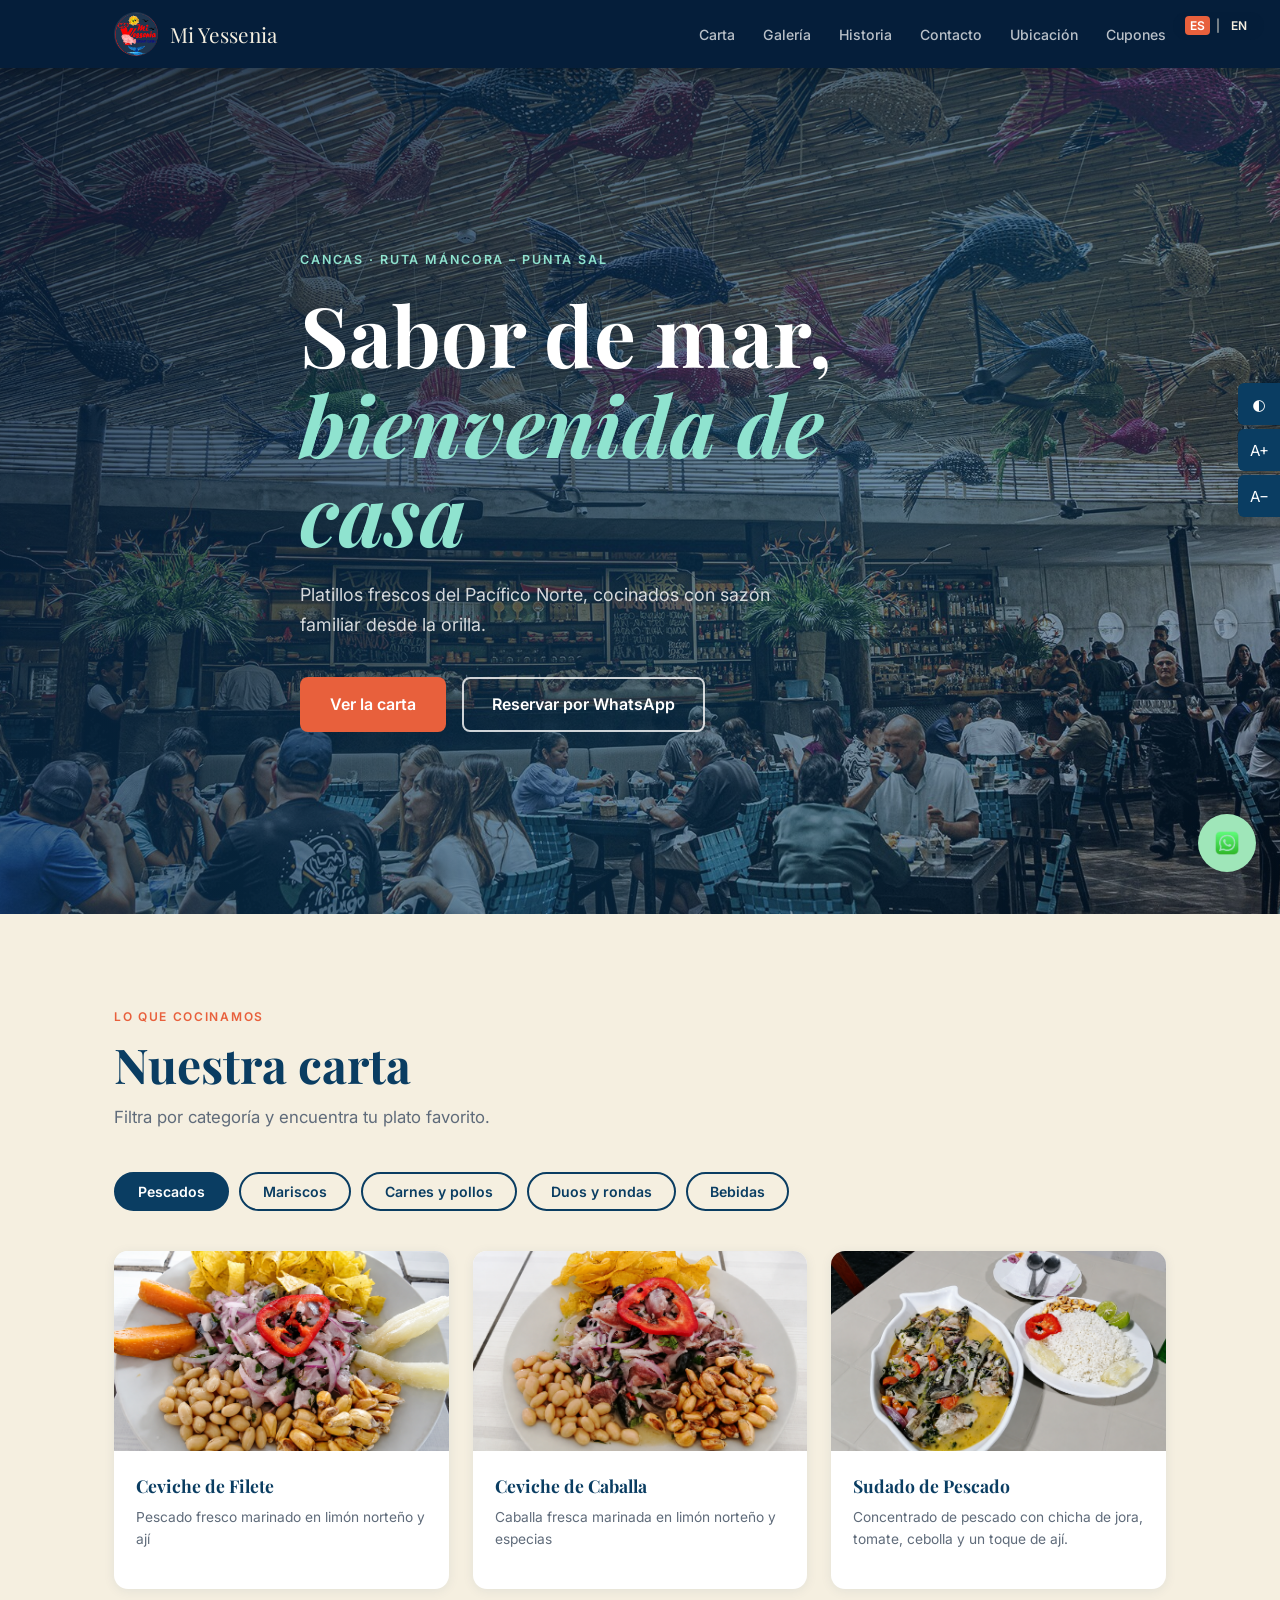
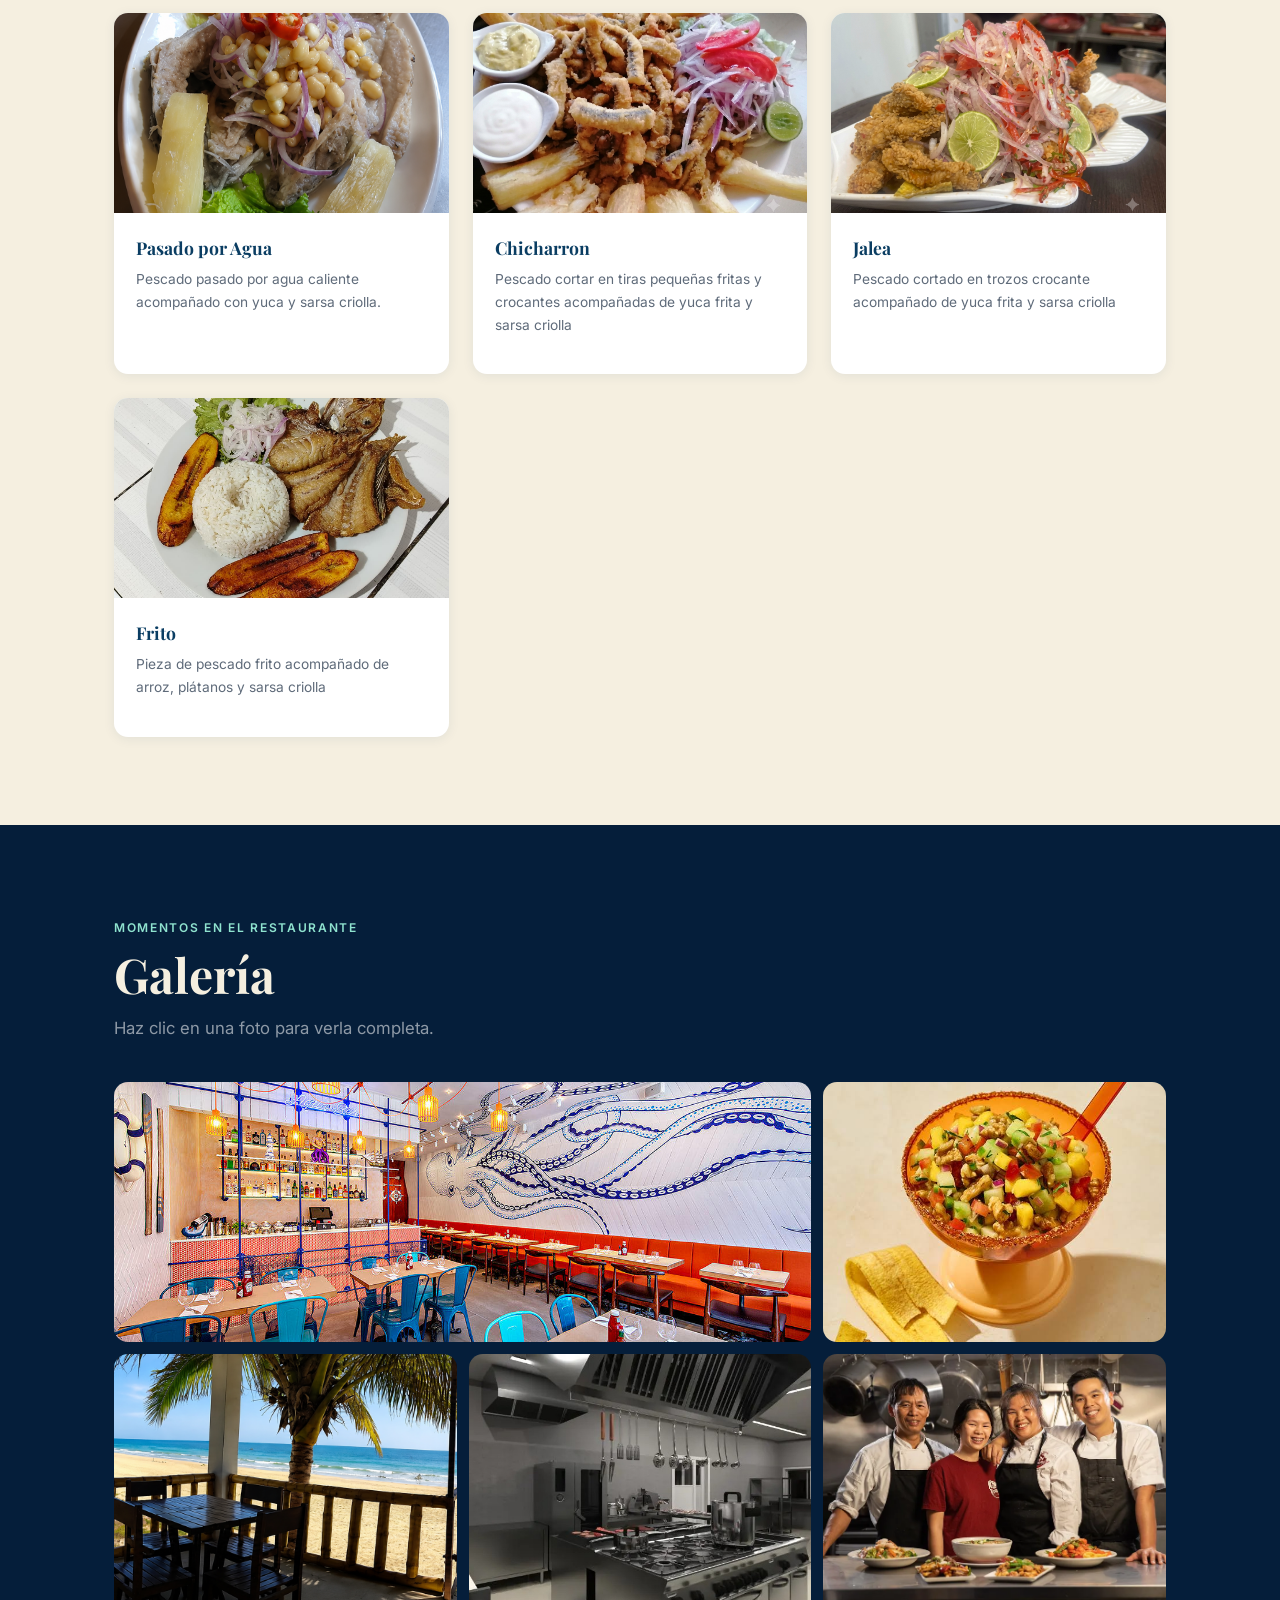
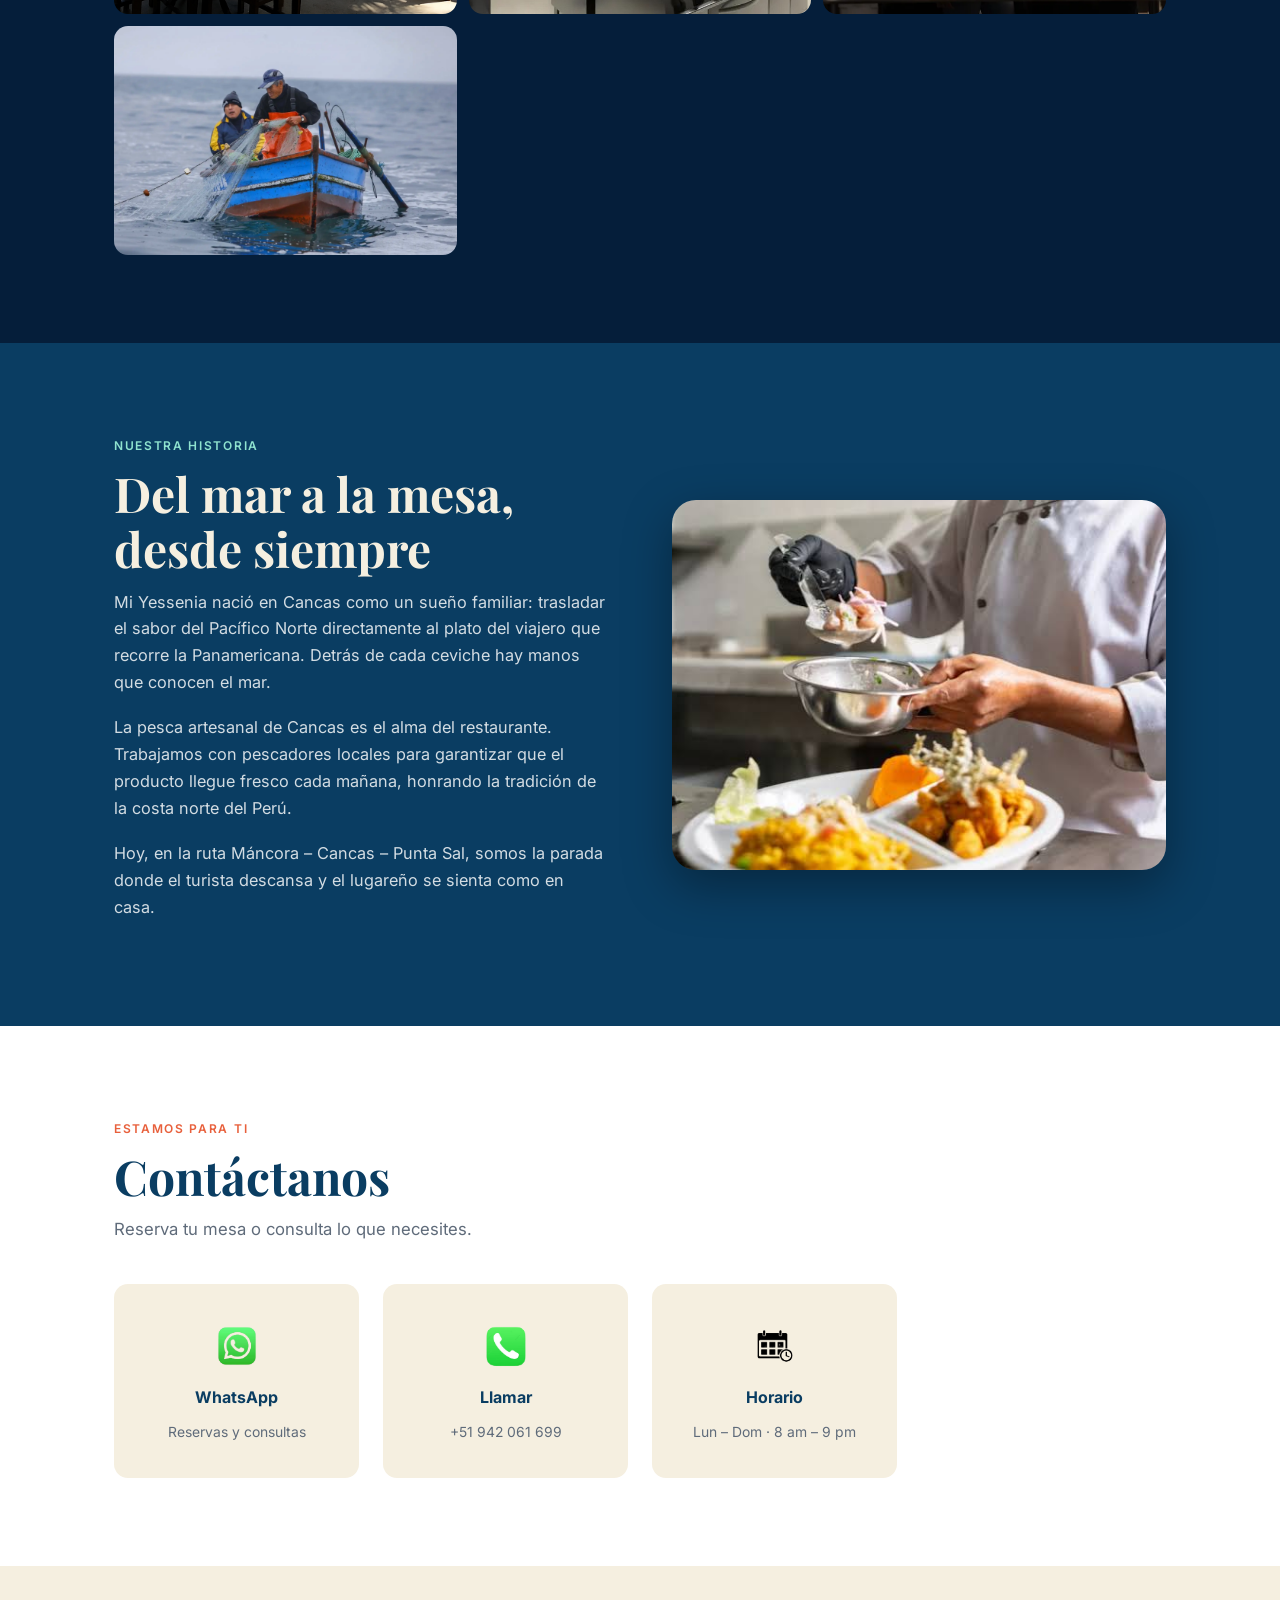
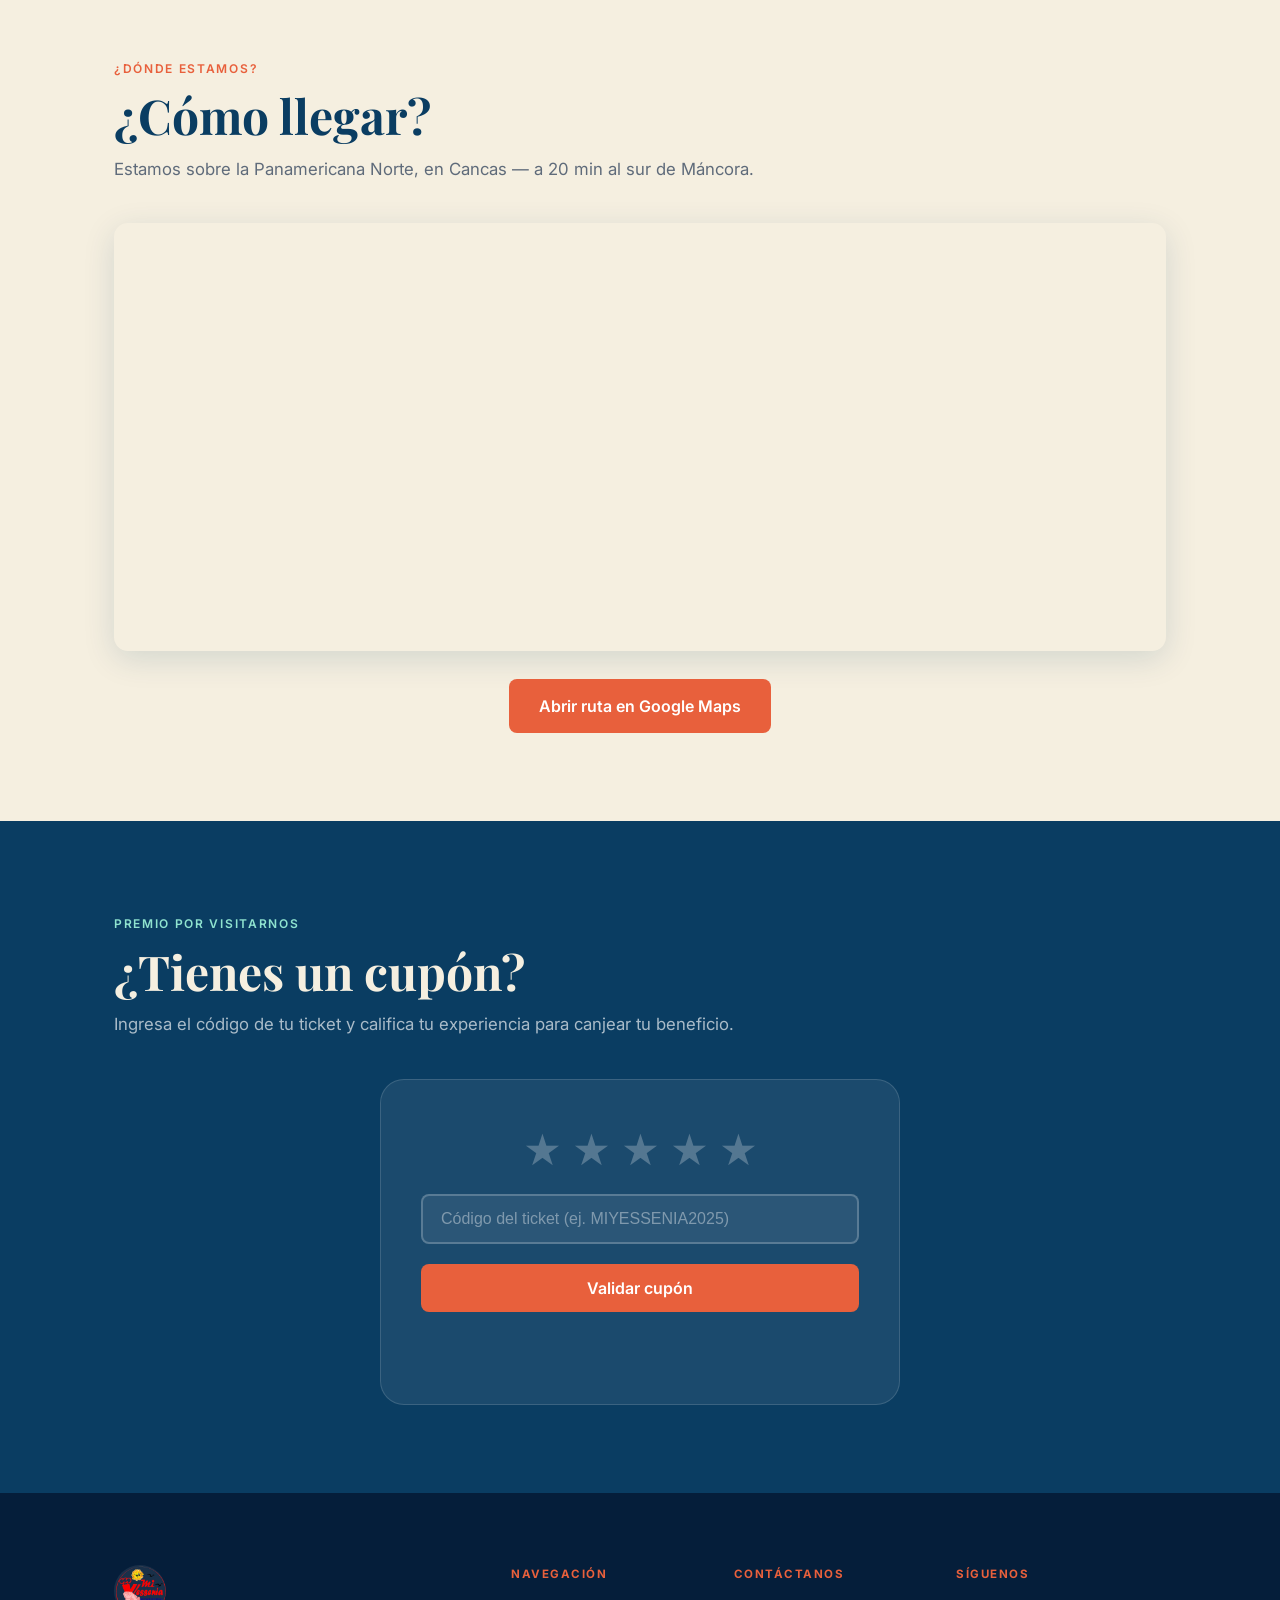
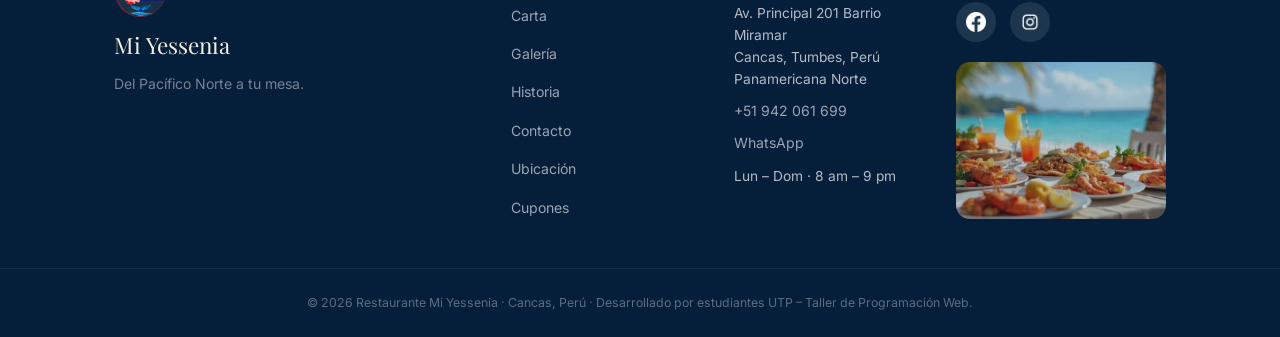
==== commit 4297e4ef: "mapa" ====
--- a/index.html
+++ b/index.html
@@ -167,7 +167,7 @@
             <span class="texto_detalle_tarjeta_contacto" data-i18n="contacto.whatsapp.sub">Reservas y consultas</span>
           </a>
           
-          <a class="contact-card tarjeta_informativa_contacto" href="tel:+51999999999" aria-label="Llamar al restaurante">
+          <a class="contact-card tarjeta_informativa_contacto" href="tel:+51942061699" aria-label="Llamar al restaurante">
             <div class="contact-img-wrap contenedor_icono_tarjeta">
               <img src="imagenes/phone.png" alt="Llamar" class="contact-icon-img imagen_icono_tarjeta" />
             </div>
@@ -193,21 +193,10 @@
         <h2 id="ubicacion-title" class="section-title titulo_seccion_general" data-i18n="ubicacion.title">¿Cómo llegar?</h2>
         <p class="section-sub texto_descripcion_seccion" data-i18n="ubicacion.sub">Estamos sobre la Panamericana Norte, en Cancas — a 20 min al sur de Máncora.</p>
         <div class="map-wrapper caja_contenedor_mapa_incrustado">
-          <iframe
-            id="map-frame"
-            class="marco_iframe_google_maps"
-            title="Ubicación de Restaurante Mi Yessenia en Cancas"
-            width="100%"
-            height="420"
-            style="border:0; border-radius:16px;"
-            allowfullscreen=""
-            loading="lazy"
-            referrerpolicy="no-referrer-when-downgrade"
-            src="https://www.google.com/maps/embed?pb=!1m18!1m12!1m3!1d3967.124!2d-81.085!3d-4.027!2m3!1f0!2f0!3f0!3m2!1i1024!2i768!4f13.1!3m3!1m2!1s0x0%3A0x0!2zNMKwMDEnMzguMyJTIDgxwrAwNScwNi4wIlc!5e0!3m2!1ses!2spe!4v1719000000000">
-          </iframe>
+          <iframe src="https://www.google.com/maps/embed?pb=!1m14!1m8!1m3!1d1018153.3221821882!2d-81.4315774!3d-4.5649888!3m2!1i1024!2i768!4f13.1!3m3!1m2!1s0x9036a38414ce350d%3A0xb036787e43a8b5e2!2sRestaurant-Picanteria%20Mi%20Yessenia!5e0!3m2!1ses-419!2spe!4v1782999552345!5m2!1ses-419!2spe" width="100%" height="420" style="border:0; border-radius:16px;" allowfullscreen="" loading="lazy" referrerpolicy="strict-origin-when-cross-origin"></iframe>
         </div>
         <a class="btn-primary map-cta boton_accion_principal enlace_externo_mapa"
-           href="https://www.google.com/maps/dir/?api=1&destination=Cancas,Peru"
+           href="https://maps.app.goo.gl/Jq1iuN312XMFKW3u6"
            target="_blank" rel="noopener"
            data-i18n="ubicacion.cta">
           Abrir ruta en Google Maps
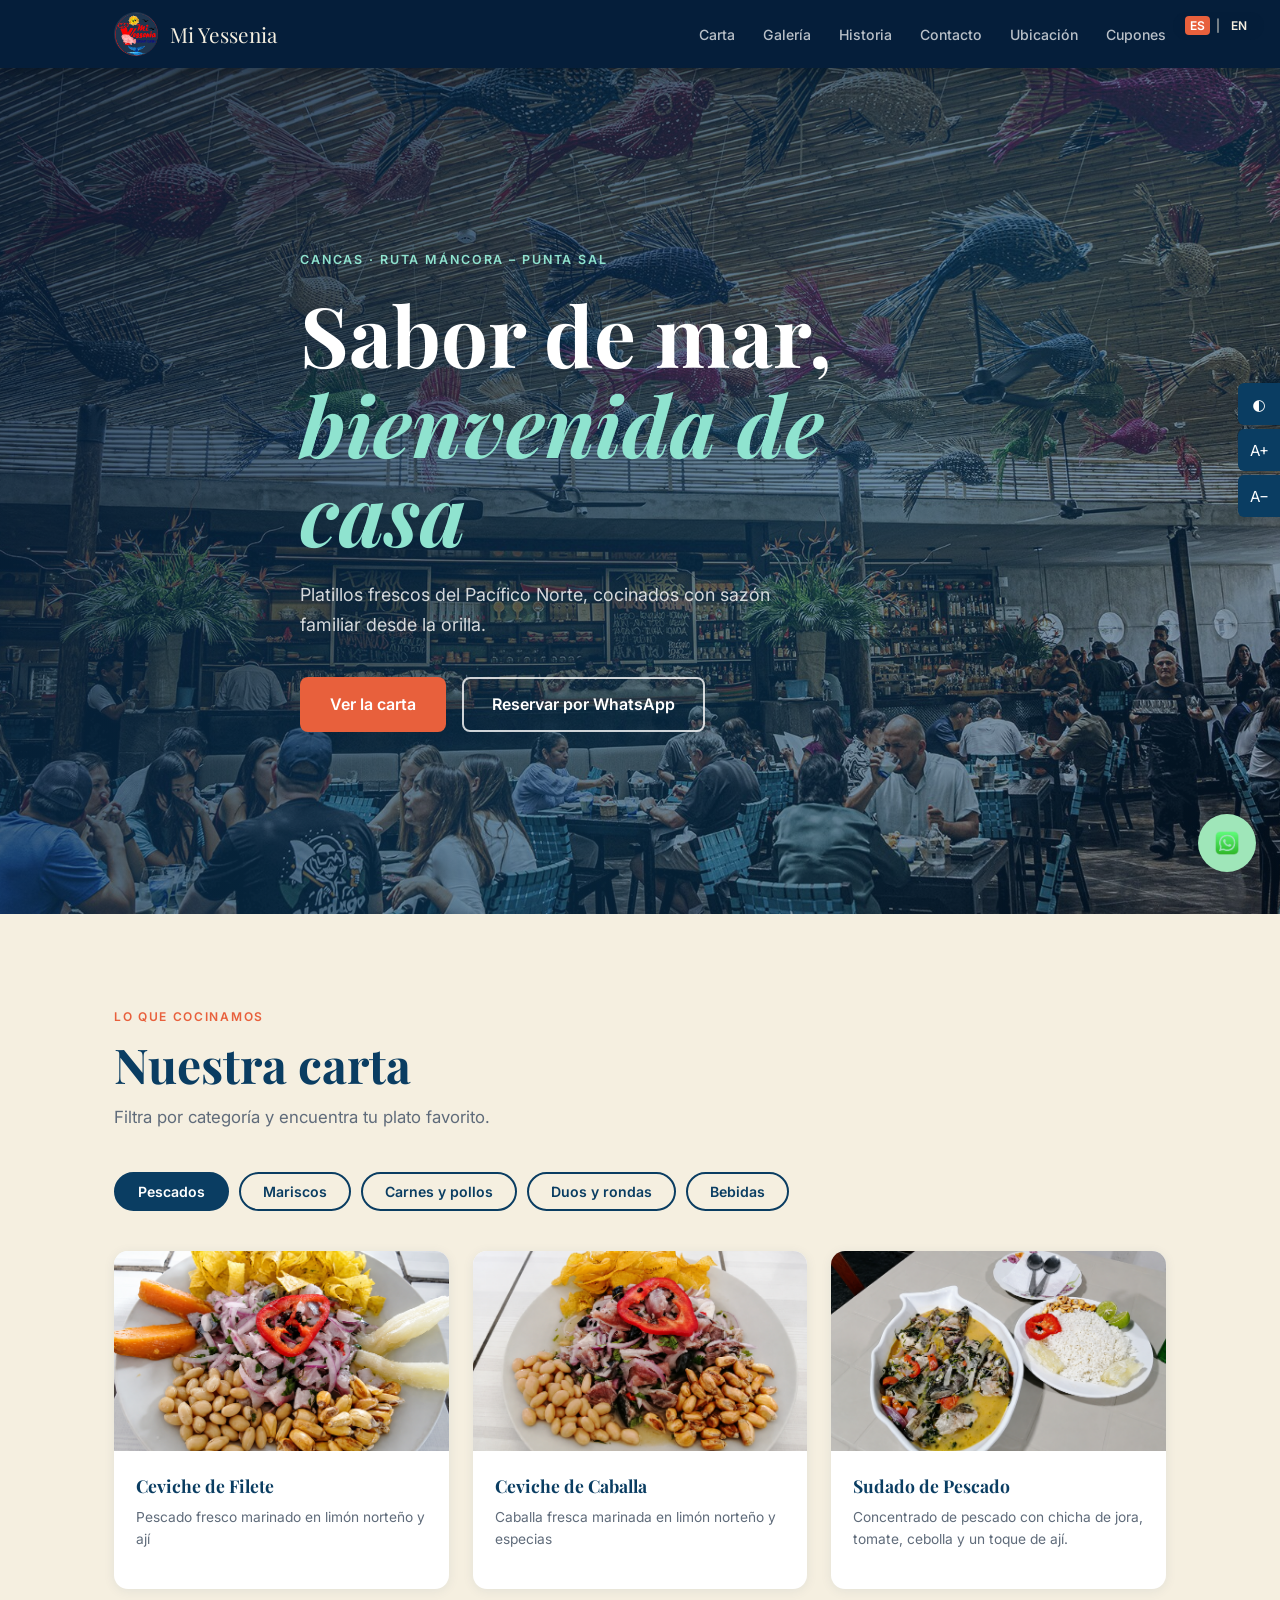
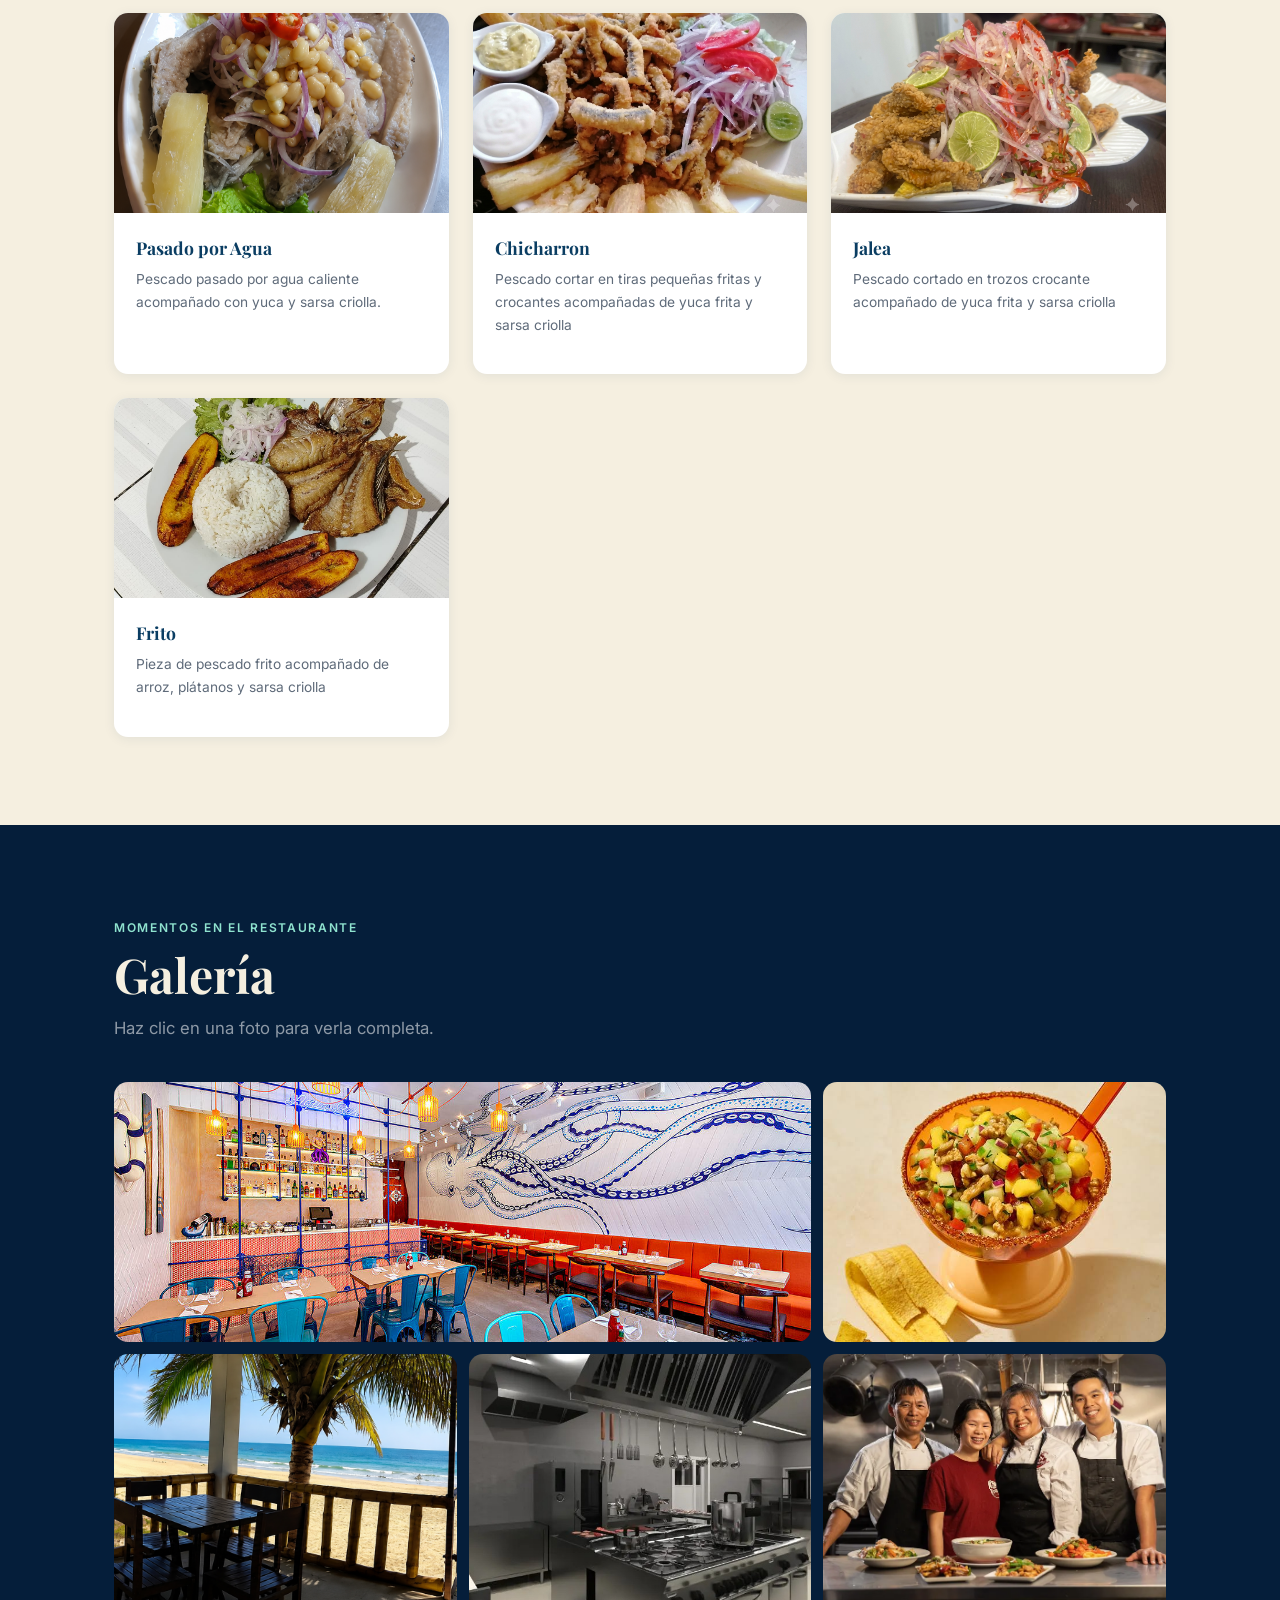
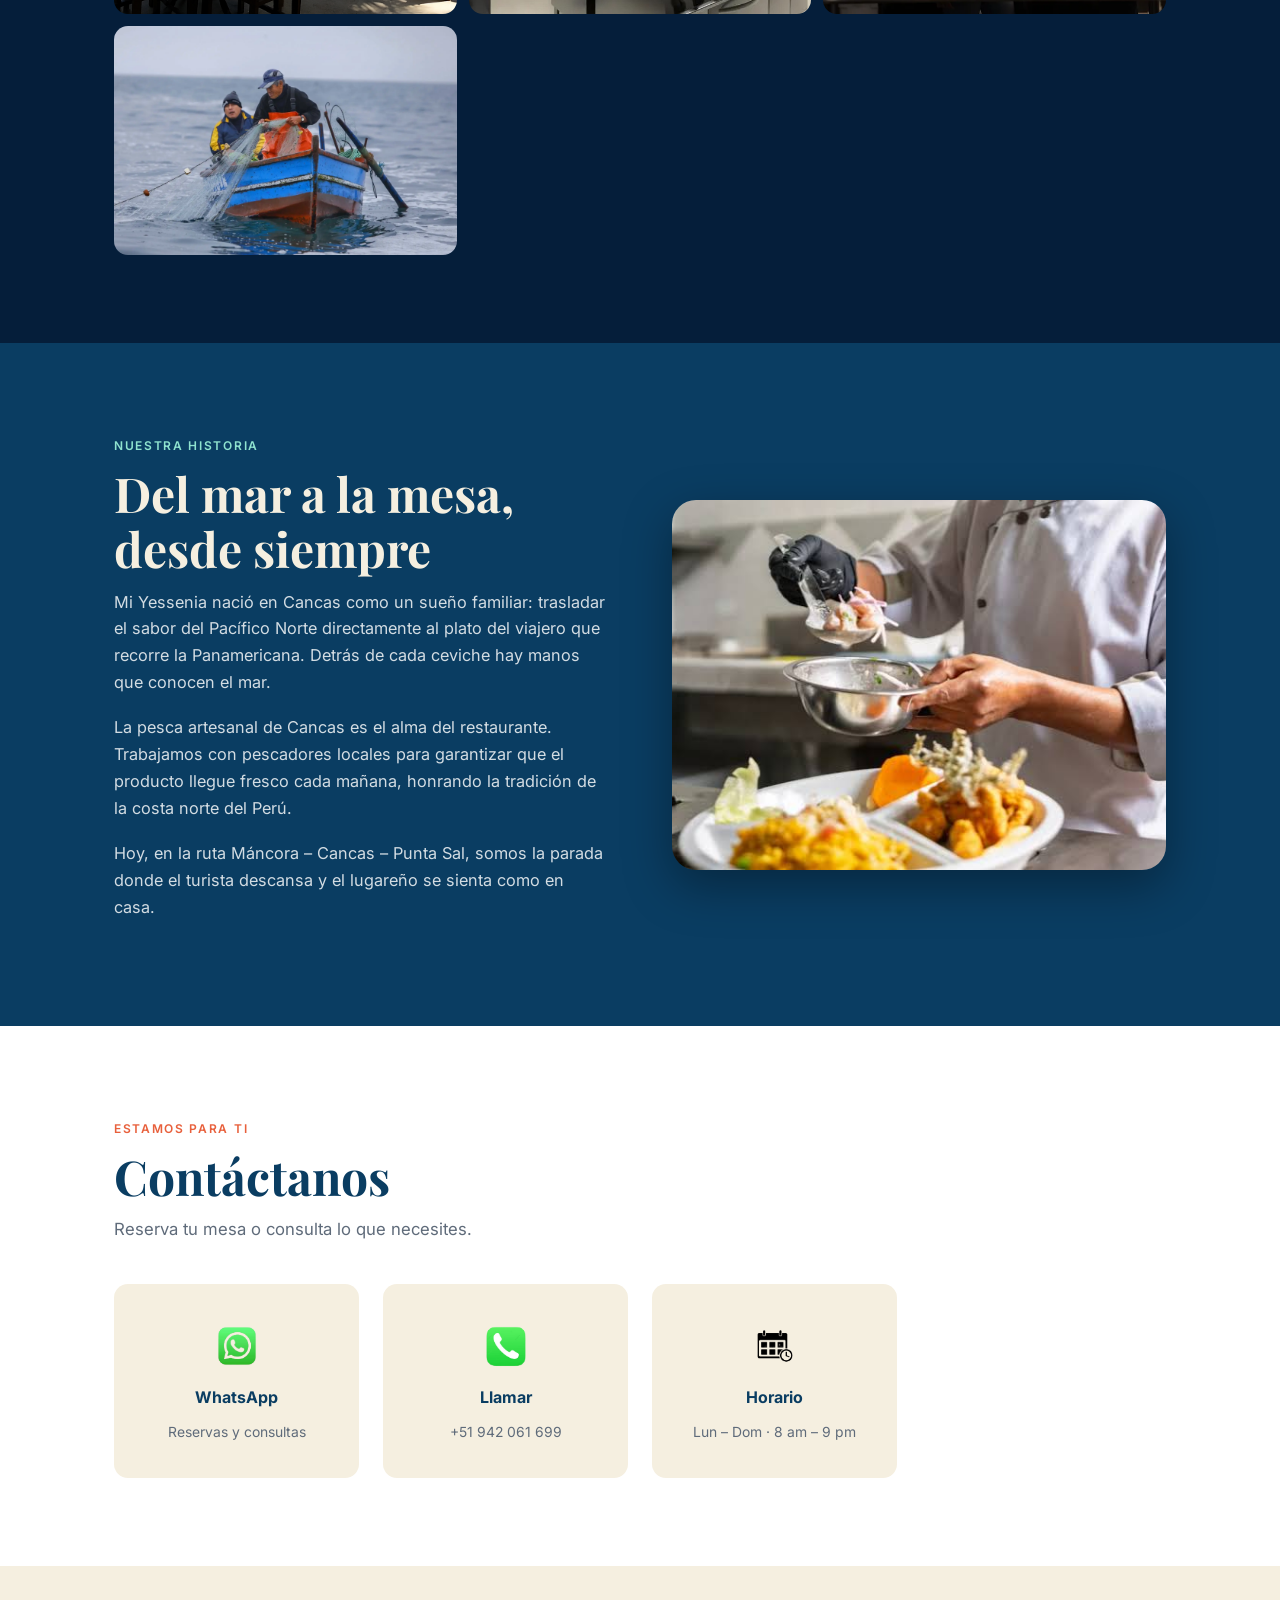
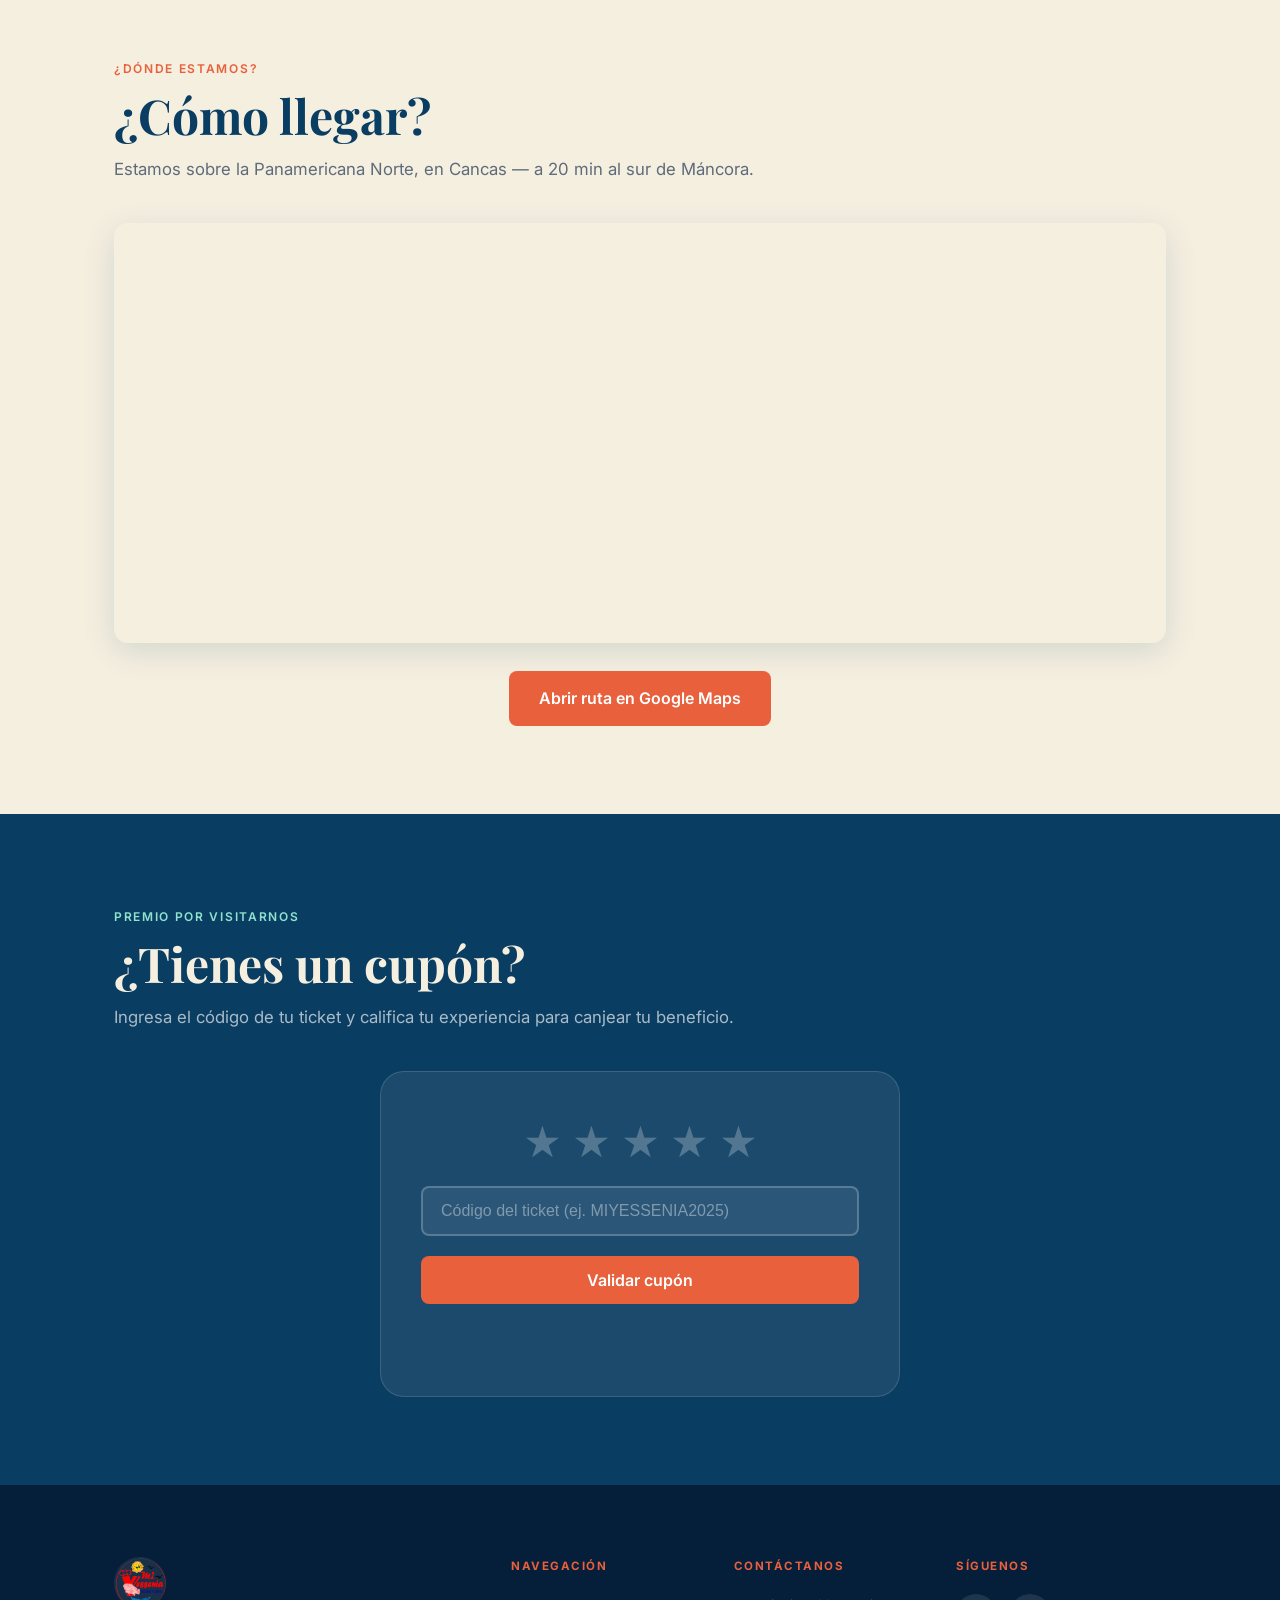
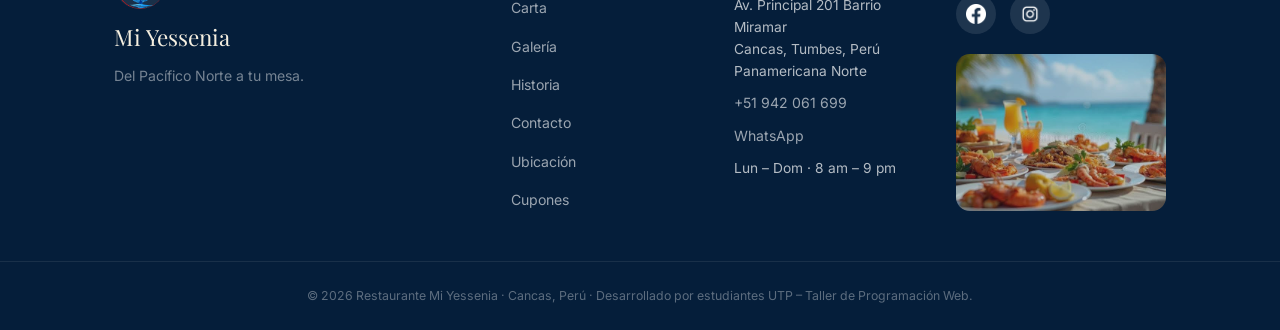
==== commit c8d496f9: "cambitos yambito lolito" ====
--- a/index.html
+++ b/index.html
@@ -193,10 +193,21 @@
         <h2 id="ubicacion-title" class="section-title titulo_seccion_general" data-i18n="ubicacion.title">¿Cómo llegar?</h2>
         <p class="section-sub texto_descripcion_seccion" data-i18n="ubicacion.sub">Estamos sobre la Panamericana Norte, en Cancas — a 20 min al sur de Máncora.</p>
         <div class="map-wrapper caja_contenedor_mapa_incrustado">
-          <iframe src="https://www.google.com/maps/embed?pb=!1m14!1m8!1m3!1d1018153.3221821882!2d-81.4315774!3d-4.5649888!3m2!1i1024!2i768!4f13.1!3m3!1m2!1s0x9036a38414ce350d%3A0xb036787e43a8b5e2!2sRestaurant-Picanteria%20Mi%20Yessenia!5e0!3m2!1ses-419!2spe!4v1782999552345!5m2!1ses-419!2spe" width="100%" height="420" style="border:0; border-radius:16px;" allowfullscreen="" loading="lazy" referrerpolicy="strict-origin-when-cross-origin"></iframe>
+          <iframe
+            id="map-frame"
+            class="marco_iframe_google_maps"
+            title="Ubicación de Restaurante Mi Yessenia en Cancas"
+            width="100%"
+            height="420"
+            style="border:0; border-radius:16px;"
+            allowfullscreen=""
+            loading="lazy"
+            referrerpolicy="no-referrer-when-downgrade"
+            src="https://www.google.com/maps/embed?pb=!1m18!1m12!1m3!1d3967.124!2d-81.085!3d-4.027!2m3!1f0!2f0!3f0!3m2!1i1024!2i768!4f13.1!3m3!1m2!1s0x0%3A0x0!2zNMKwMDEnMzguMyJTIDgxwrAwNScwNi4wIlc!5e0!3m2!1ses!2spe!4v1719000000000">
+          </iframe>
         </div>
         <a class="btn-primary map-cta boton_accion_principal enlace_externo_mapa"
-           href="https://maps.app.goo.gl/Jq1iuN312XMFKW3u6"
+           href="https://www.google.com/maps/dir/?api=1&destination=Cancas,Peru"
            target="_blank" rel="noopener"
            data-i18n="ubicacion.cta">
           Abrir ruta en Google Maps
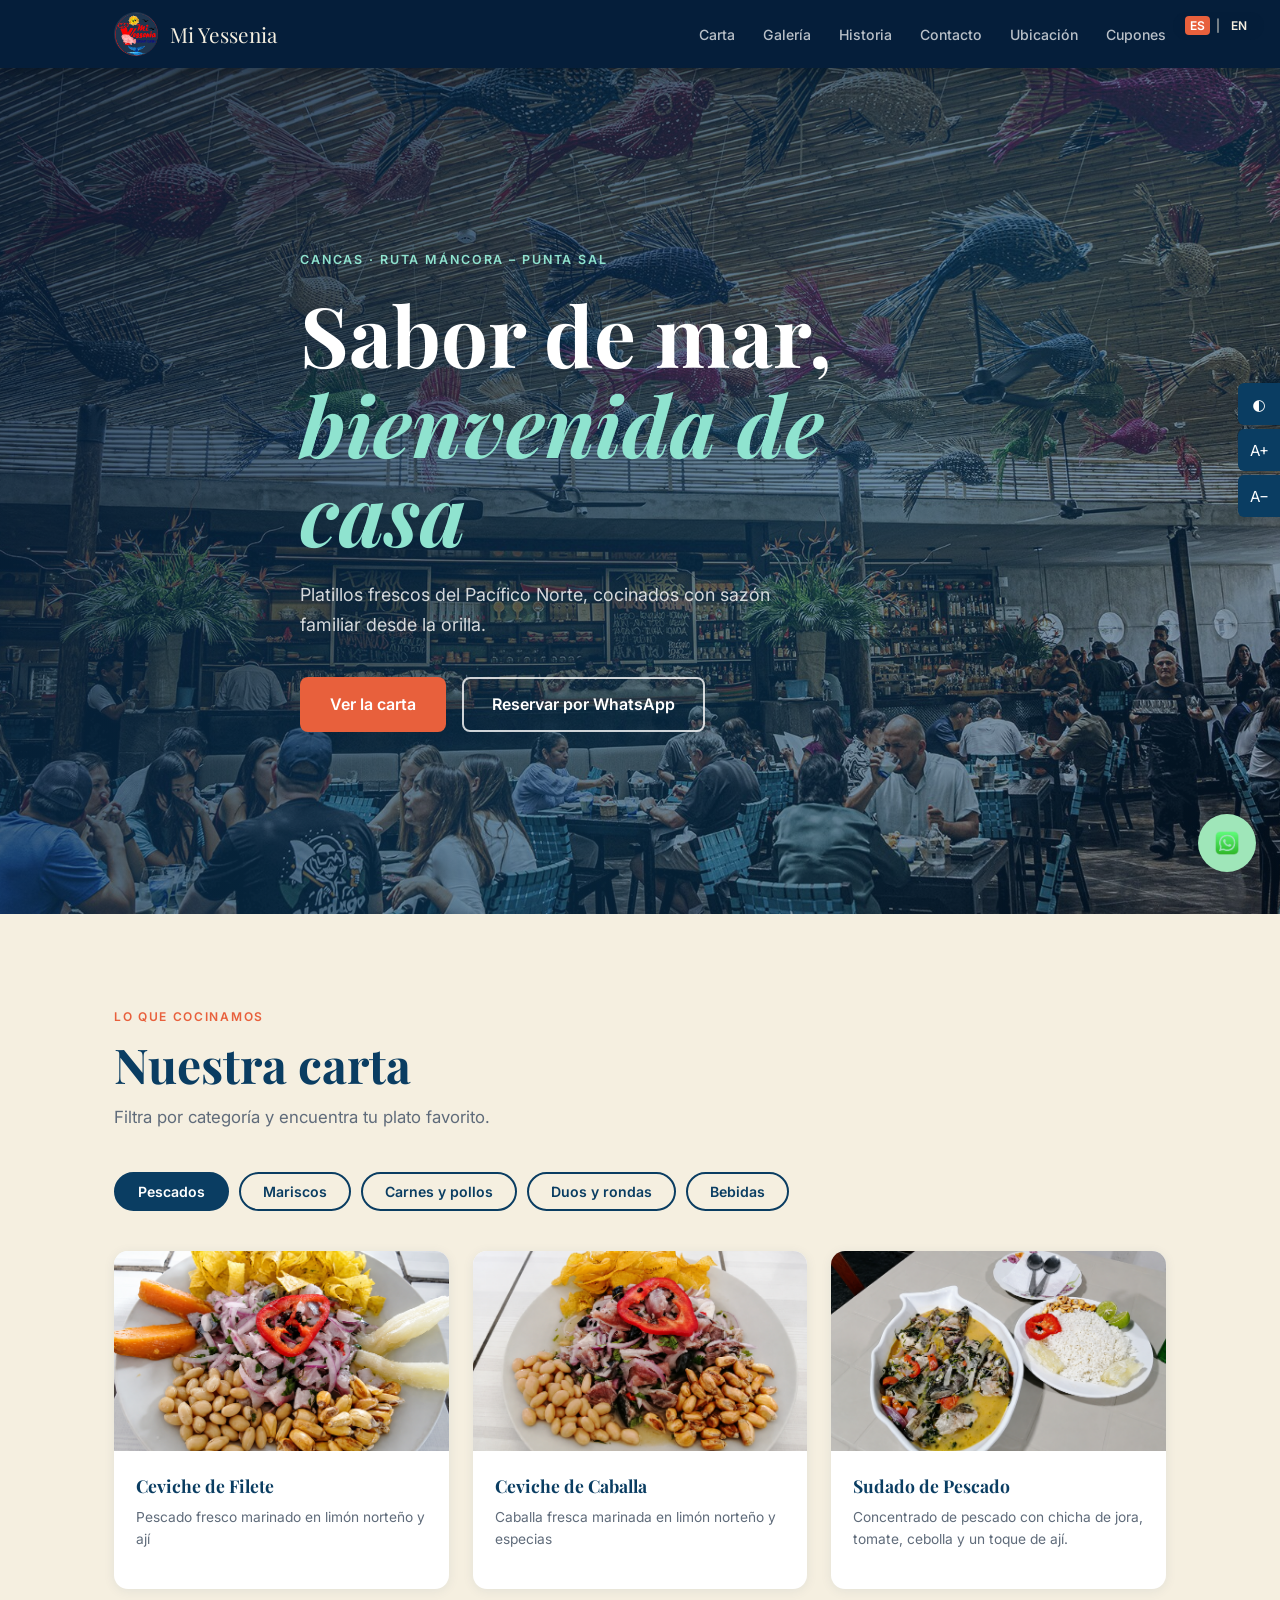
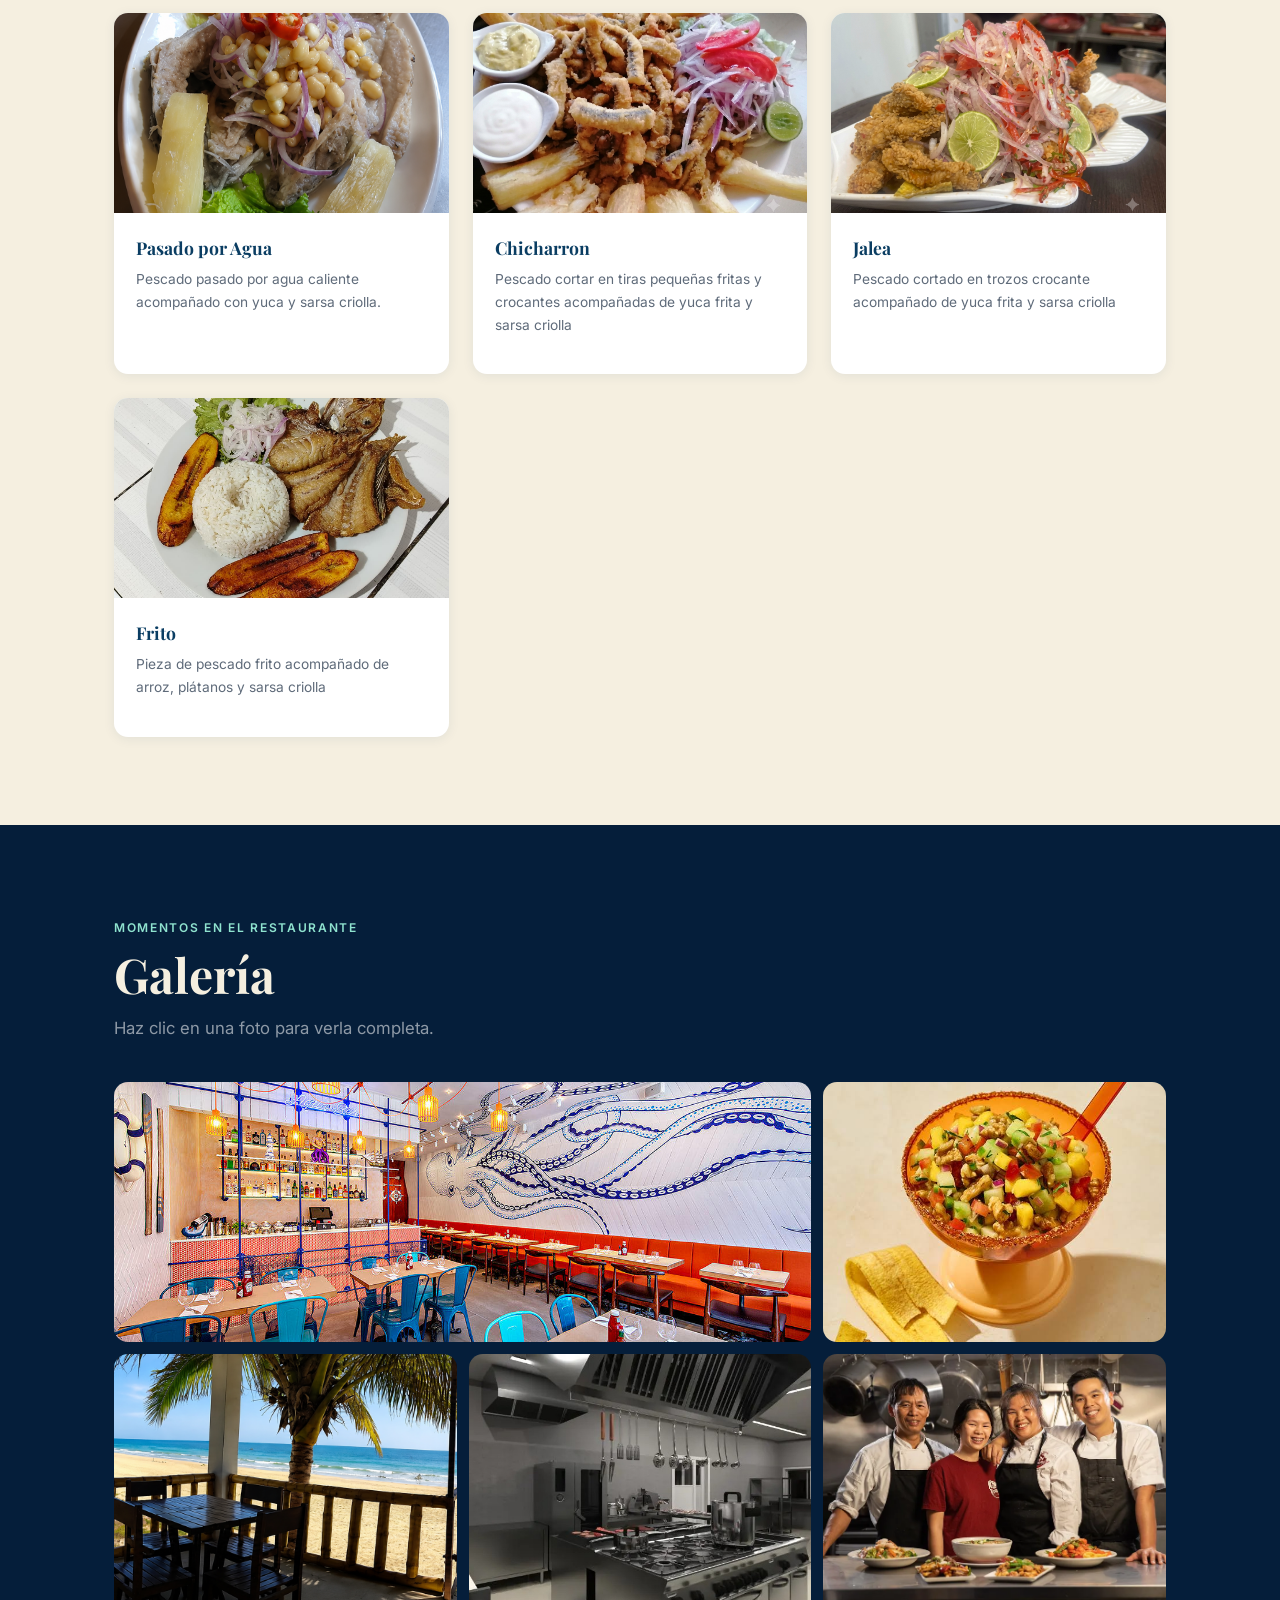
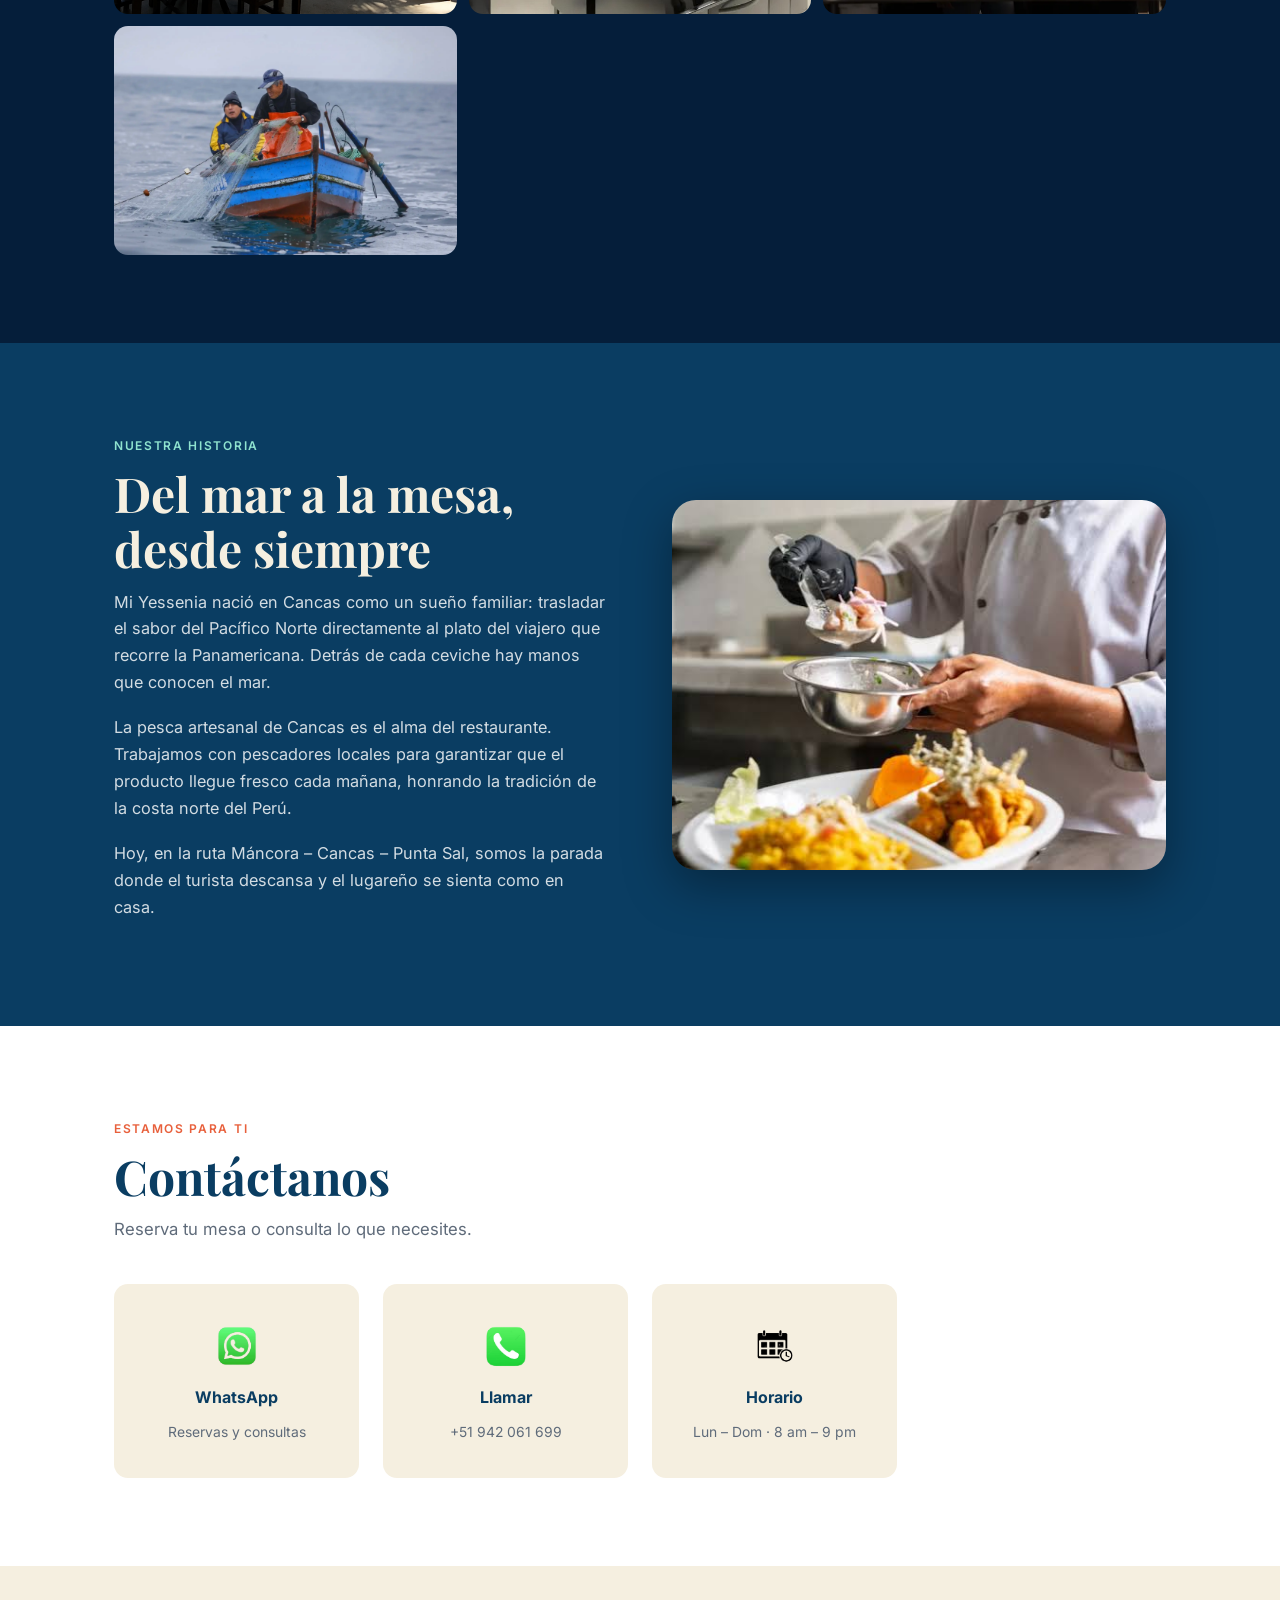
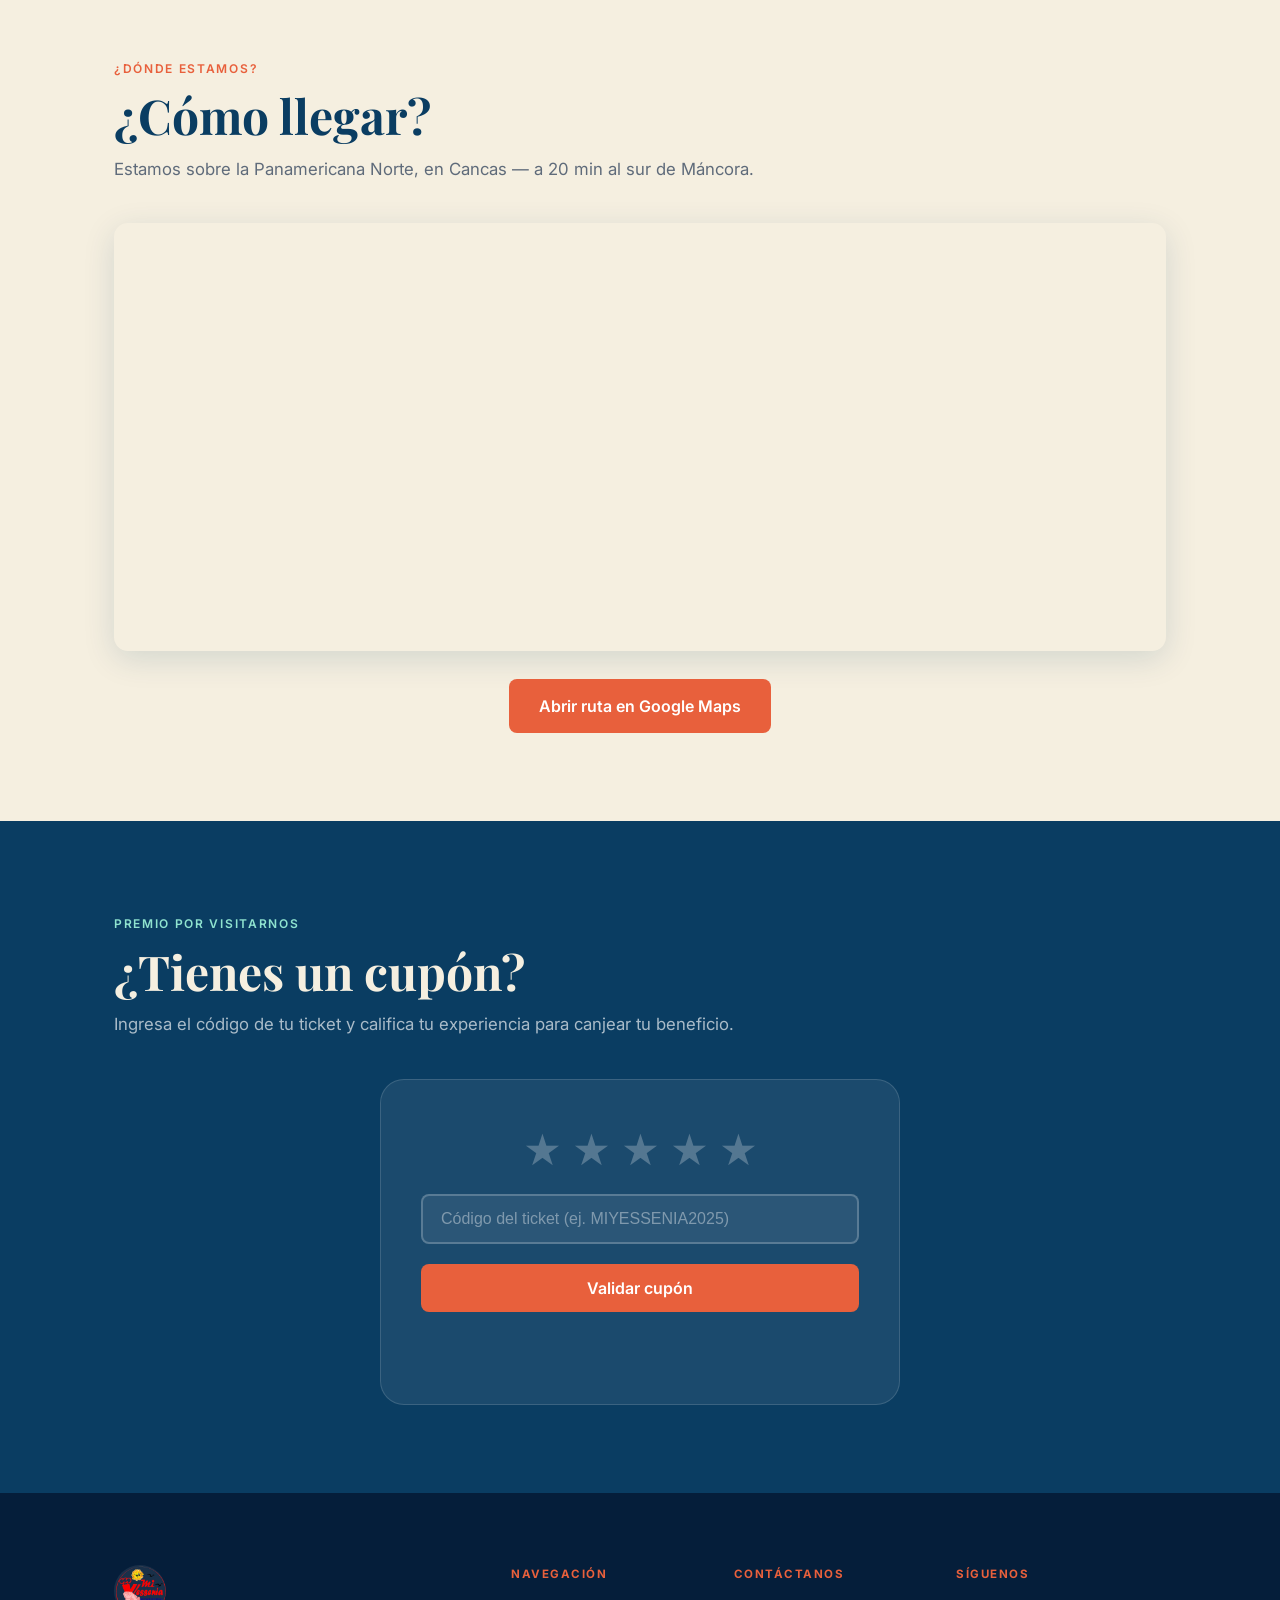
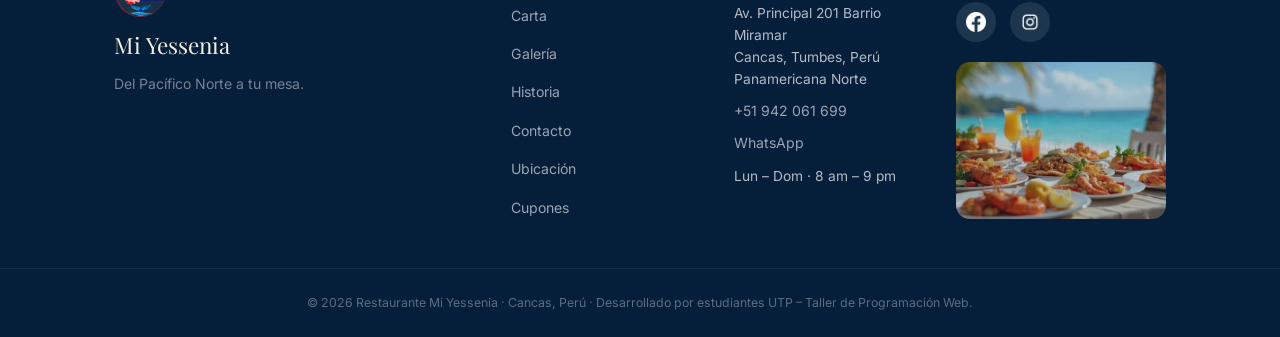
==== commit 31ffea2d: "cambitos yambito lolito" ====
--- a/index.html
+++ b/index.html
@@ -193,21 +193,10 @@
         <h2 id="ubicacion-title" class="section-title titulo_seccion_general" data-i18n="ubicacion.title">¿Cómo llegar?</h2>
         <p class="section-sub texto_descripcion_seccion" data-i18n="ubicacion.sub">Estamos sobre la Panamericana Norte, en Cancas — a 20 min al sur de Máncora.</p>
         <div class="map-wrapper caja_contenedor_mapa_incrustado">
-          <iframe
-            id="map-frame"
-            class="marco_iframe_google_maps"
-            title="Ubicación de Restaurante Mi Yessenia en Cancas"
-            width="100%"
-            height="420"
-            style="border:0; border-radius:16px;"
-            allowfullscreen=""
-            loading="lazy"
-            referrerpolicy="no-referrer-when-downgrade"
-            src="https://www.google.com/maps/embed?pb=!1m18!1m12!1m3!1d3967.124!2d-81.085!3d-4.027!2m3!1f0!2f0!3f0!3m2!1i1024!2i768!4f13.1!3m3!1m2!1s0x0%3A0x0!2zNMKwMDEnMzguMyJTIDgxwrAwNScwNi4wIlc!5e0!3m2!1ses!2spe!4v1719000000000">
-          </iframe>
+          <iframe src="https://www.google.com/maps/embed?pb=!1m14!1m8!1m3!1d1018153.3221821882!2d-81.4315774!3d-4.5649888!3m2!1i1024!2i768!4f13.1!3m3!1m2!1s0x9036a38414ce350d%3A0xb036787e43a8b5e2!2sRestaurant-Picanteria%20Mi%20Yessenia!5e0!3m2!1ses-419!2spe!4v1782999552345!5m2!1ses-419!2spe" width="100%" height="420" style="border:0; border-radius:16px;" allowfullscreen="" loading="lazy" referrerpolicy="strict-origin-when-cross-origin"></iframe>
         </div>
         <a class="btn-primary map-cta boton_accion_principal enlace_externo_mapa"
-           href="https://www.google.com/maps/dir/?api=1&destination=Cancas,Peru"
+           href="https://maps.app.goo.gl/Jq1iuN312XMFKW3u6"
            target="_blank" rel="noopener"
            data-i18n="ubicacion.cta">
           Abrir ruta en Google Maps
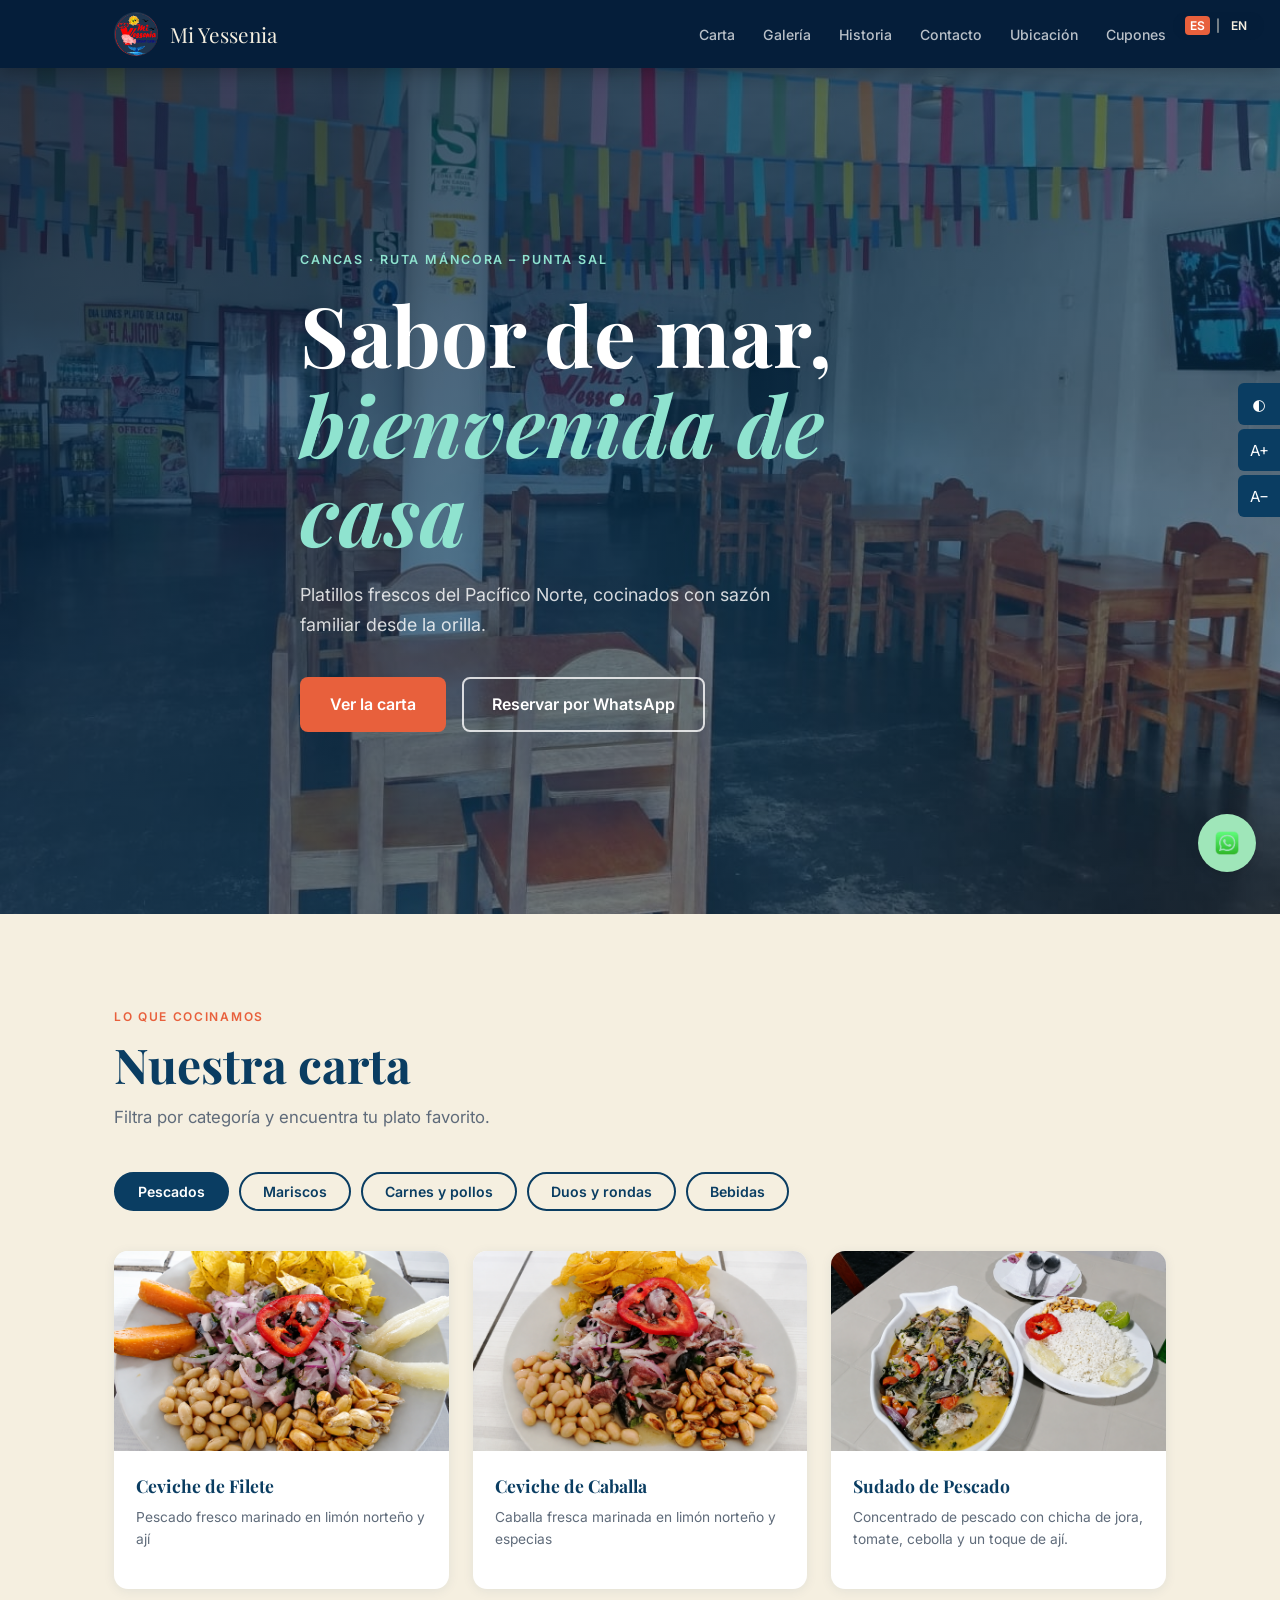
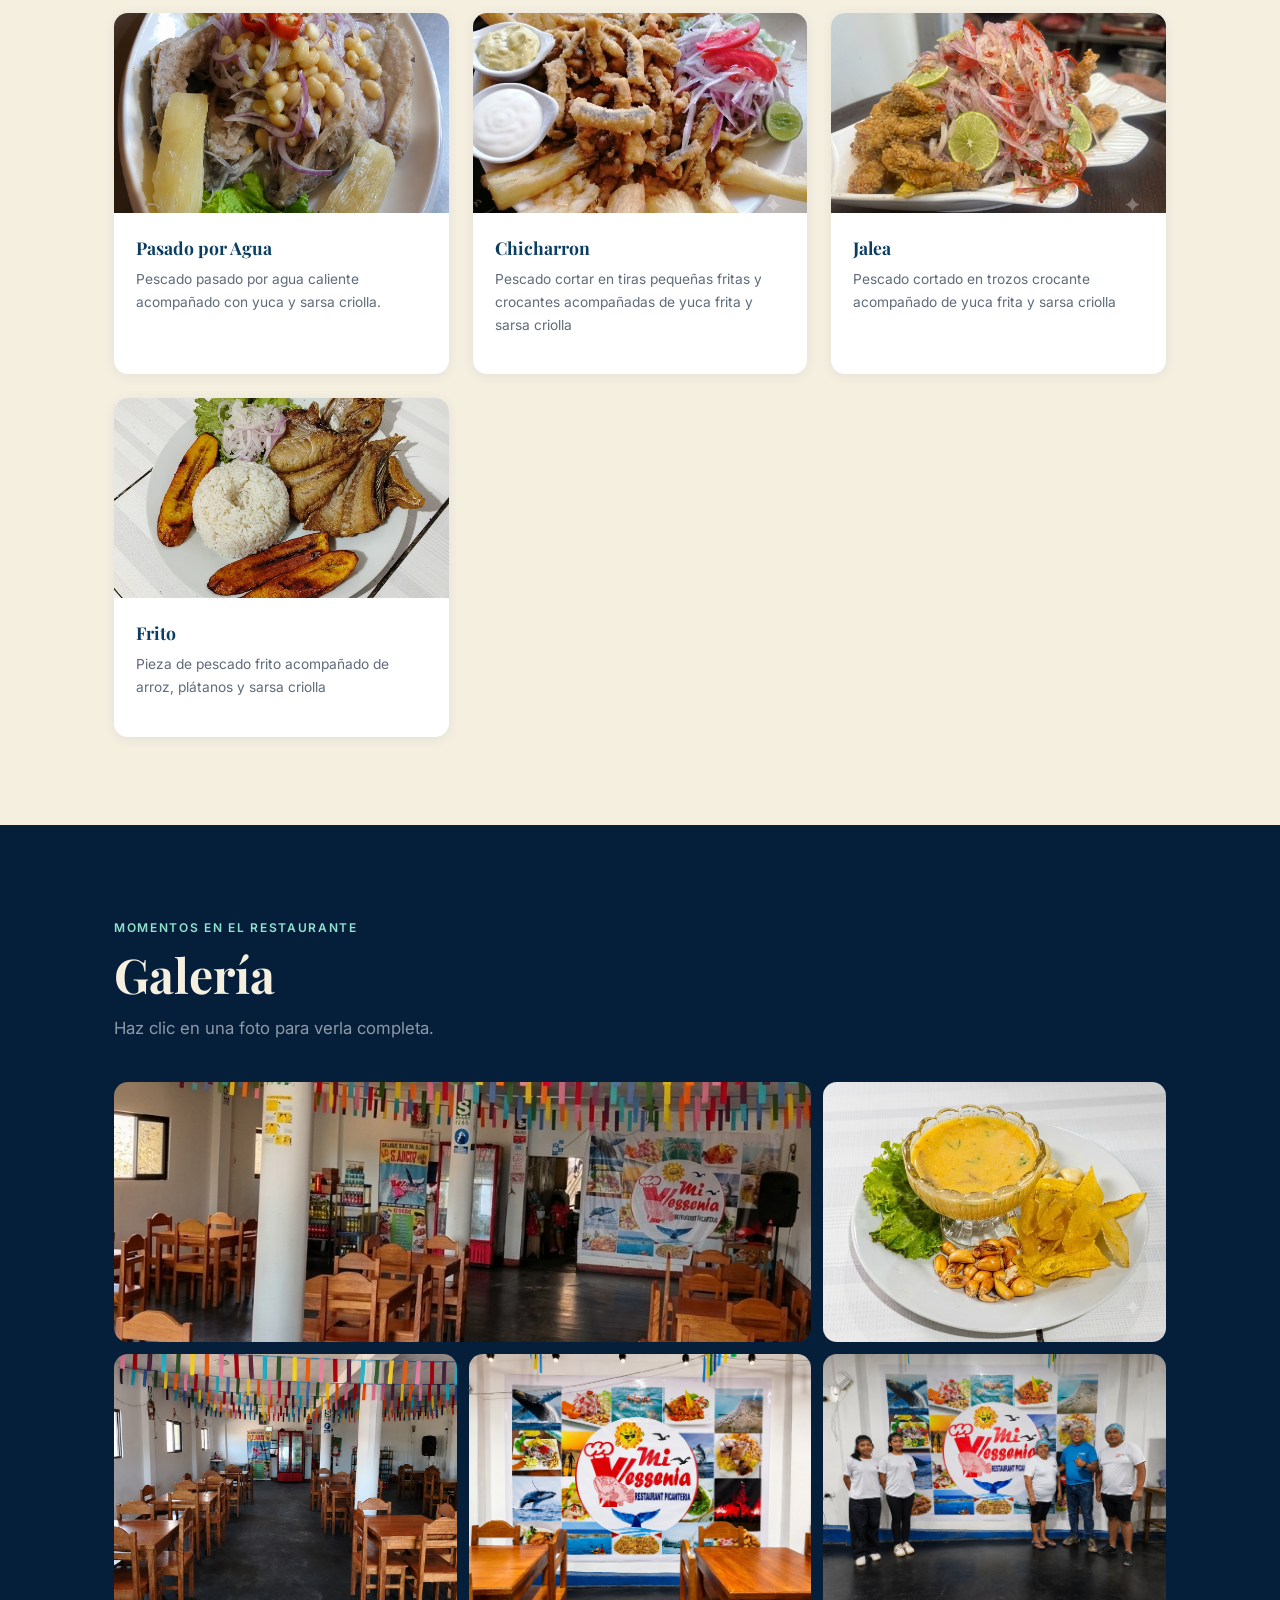
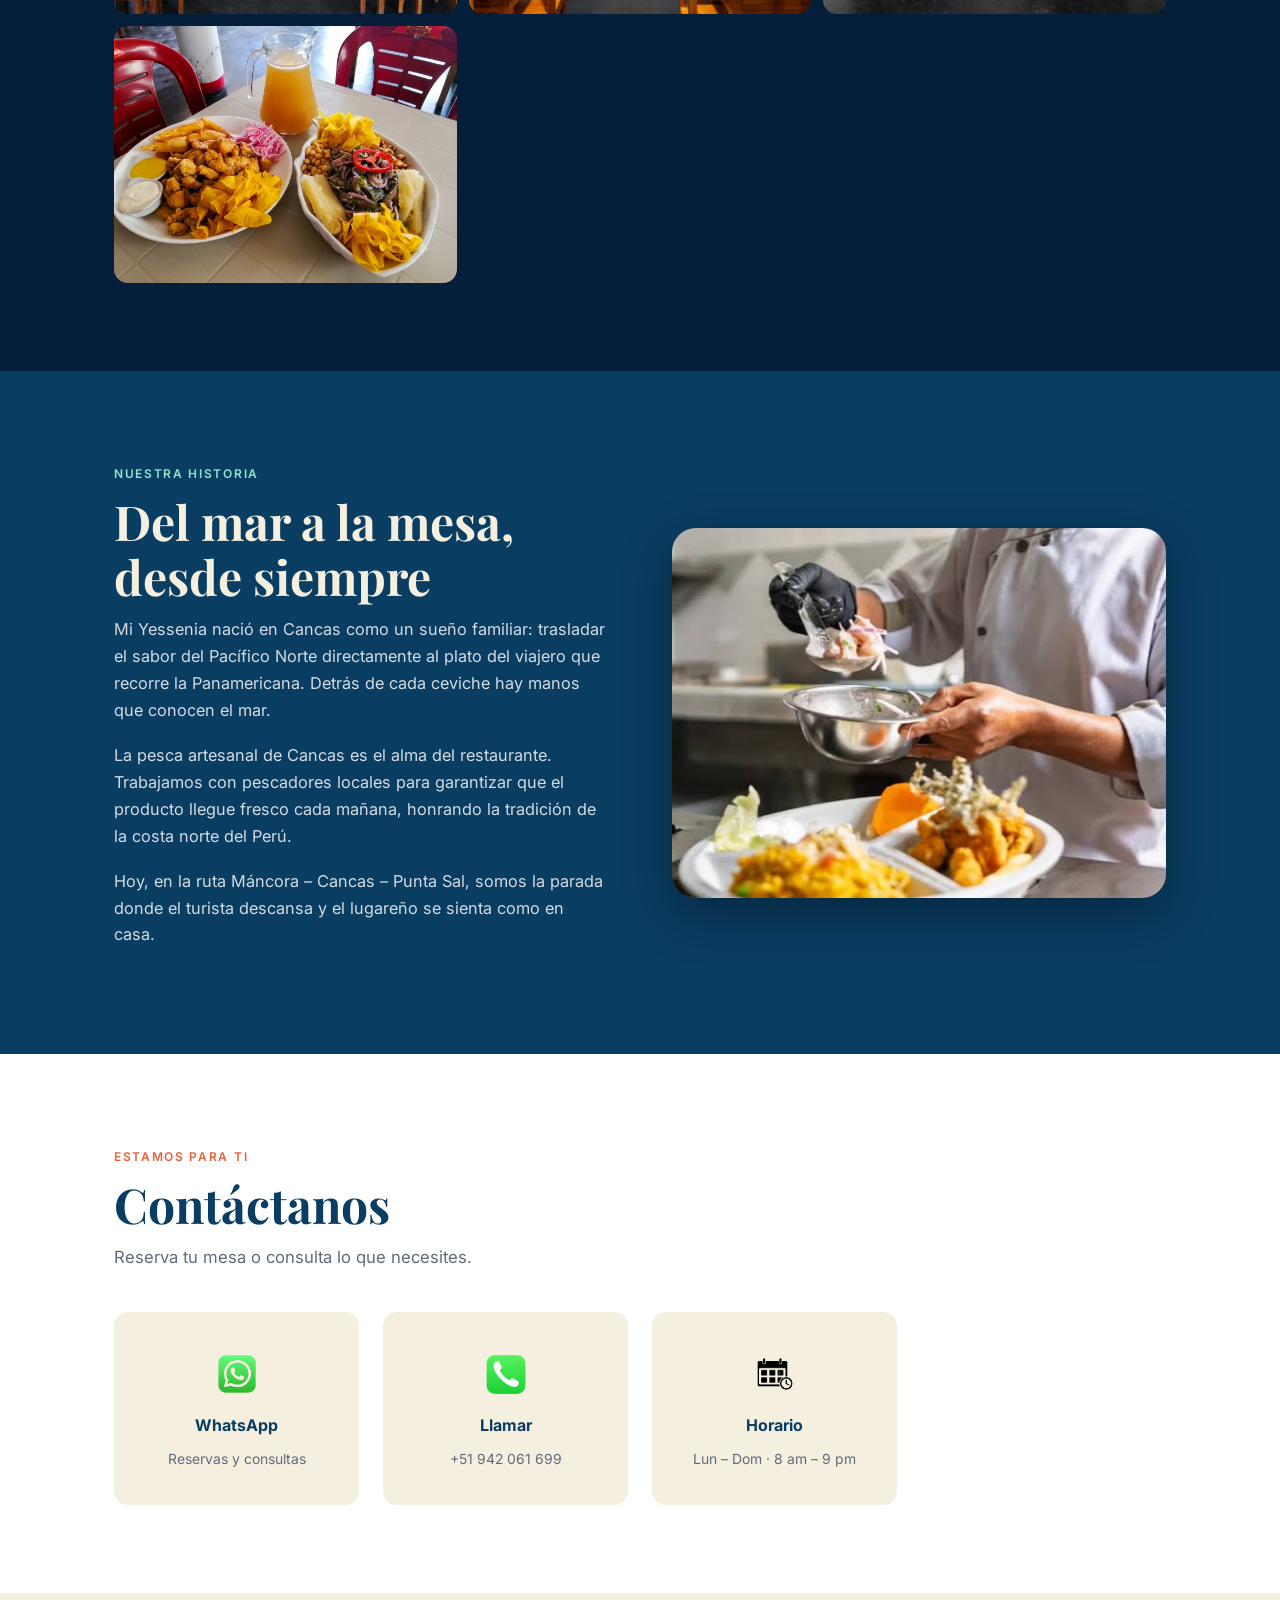
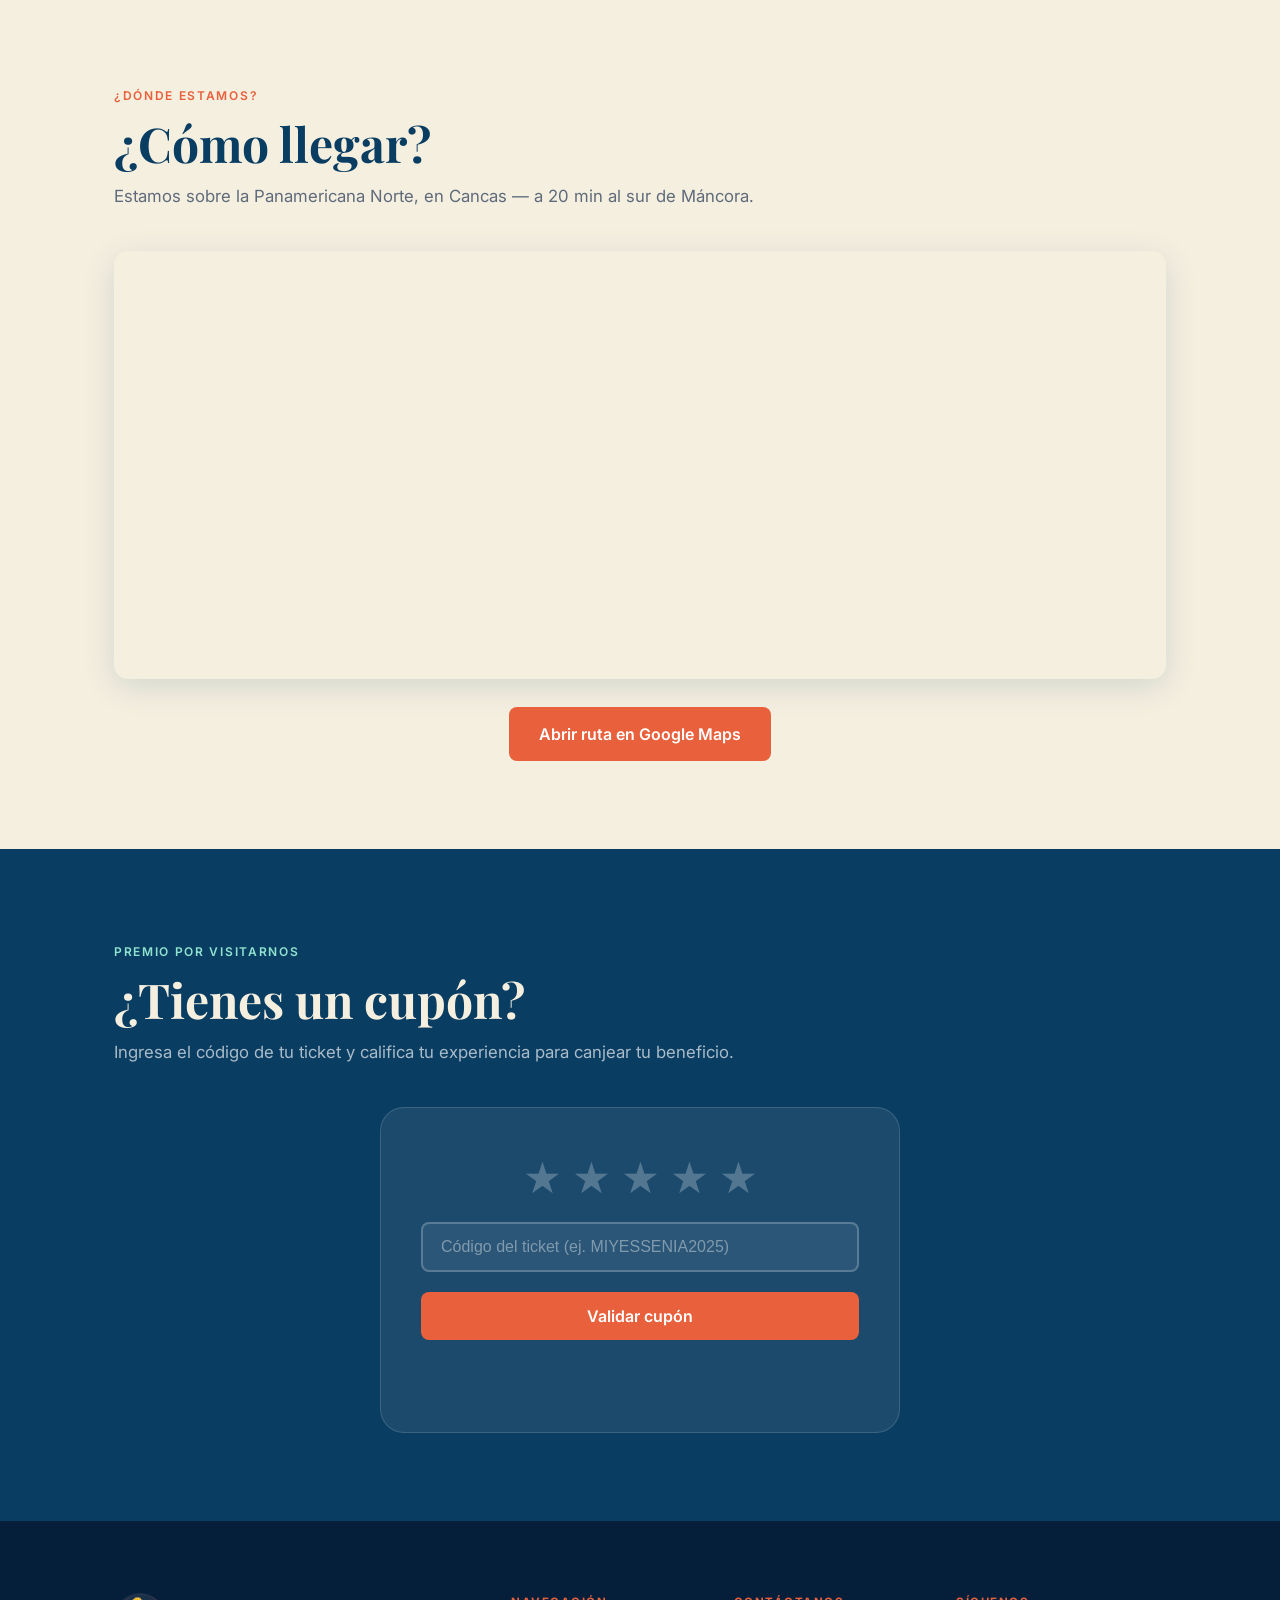
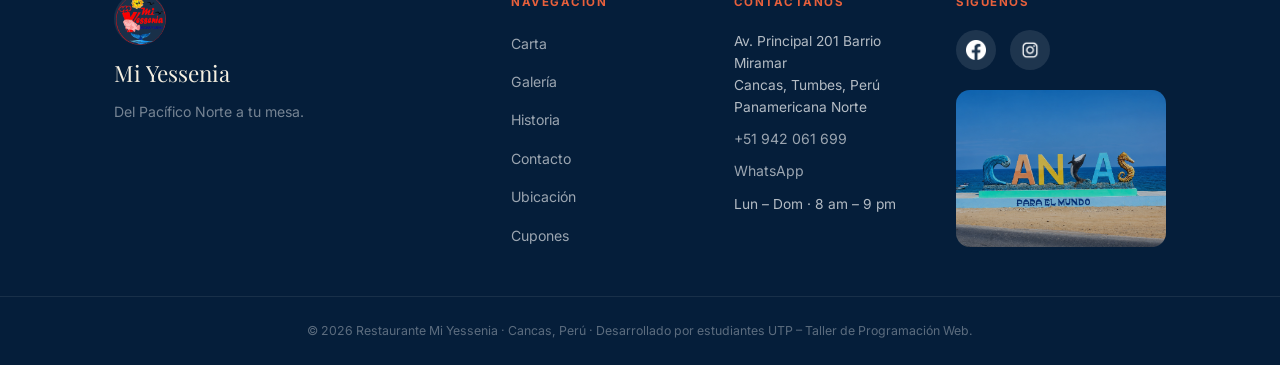
==== commit 972793e1: "cambio de fotos de la pagina web" ====
--- a/index.html
+++ b/index.html
@@ -100,7 +100,7 @@
           </button>
 
           <button class="gallery-item elemento_tarjeta_galeria" aria-label="Ver foto 2" data-src="images/galeria2.jpg">
-            <img src="imagenes/galeria2.jpeg" alt="Platos del restaurante Mi Yessenia" class="imagen_miniatura_galeria" loading="lazy" />
+            <img src="imagenes/galeria2.jpg" alt="Platos del restaurante Mi Yessenia" class="imagen_miniatura_galeria" loading="lazy" />
             <div class="gallery-overlay capa_efecto_hover_galeria"><span>+</span></div>
           </button>
 
@@ -282,7 +282,7 @@
           </a>
         </div>
         <div class="footer-img-wrap contenedor_imagen_miniatura_pie">
-          <img src="imagenes/footer-foto.jpeg" alt="Restaurante Mi Yessenia" class="footer-foto imagen_decorativa_pie" loading="lazy" />
+          <img src="imagenes/footer-foto.jpg" alt="Restaurante Mi Yessenia" class="footer-foto imagen_decorativa_pie" loading="lazy" />
         </div>
       </div>
 
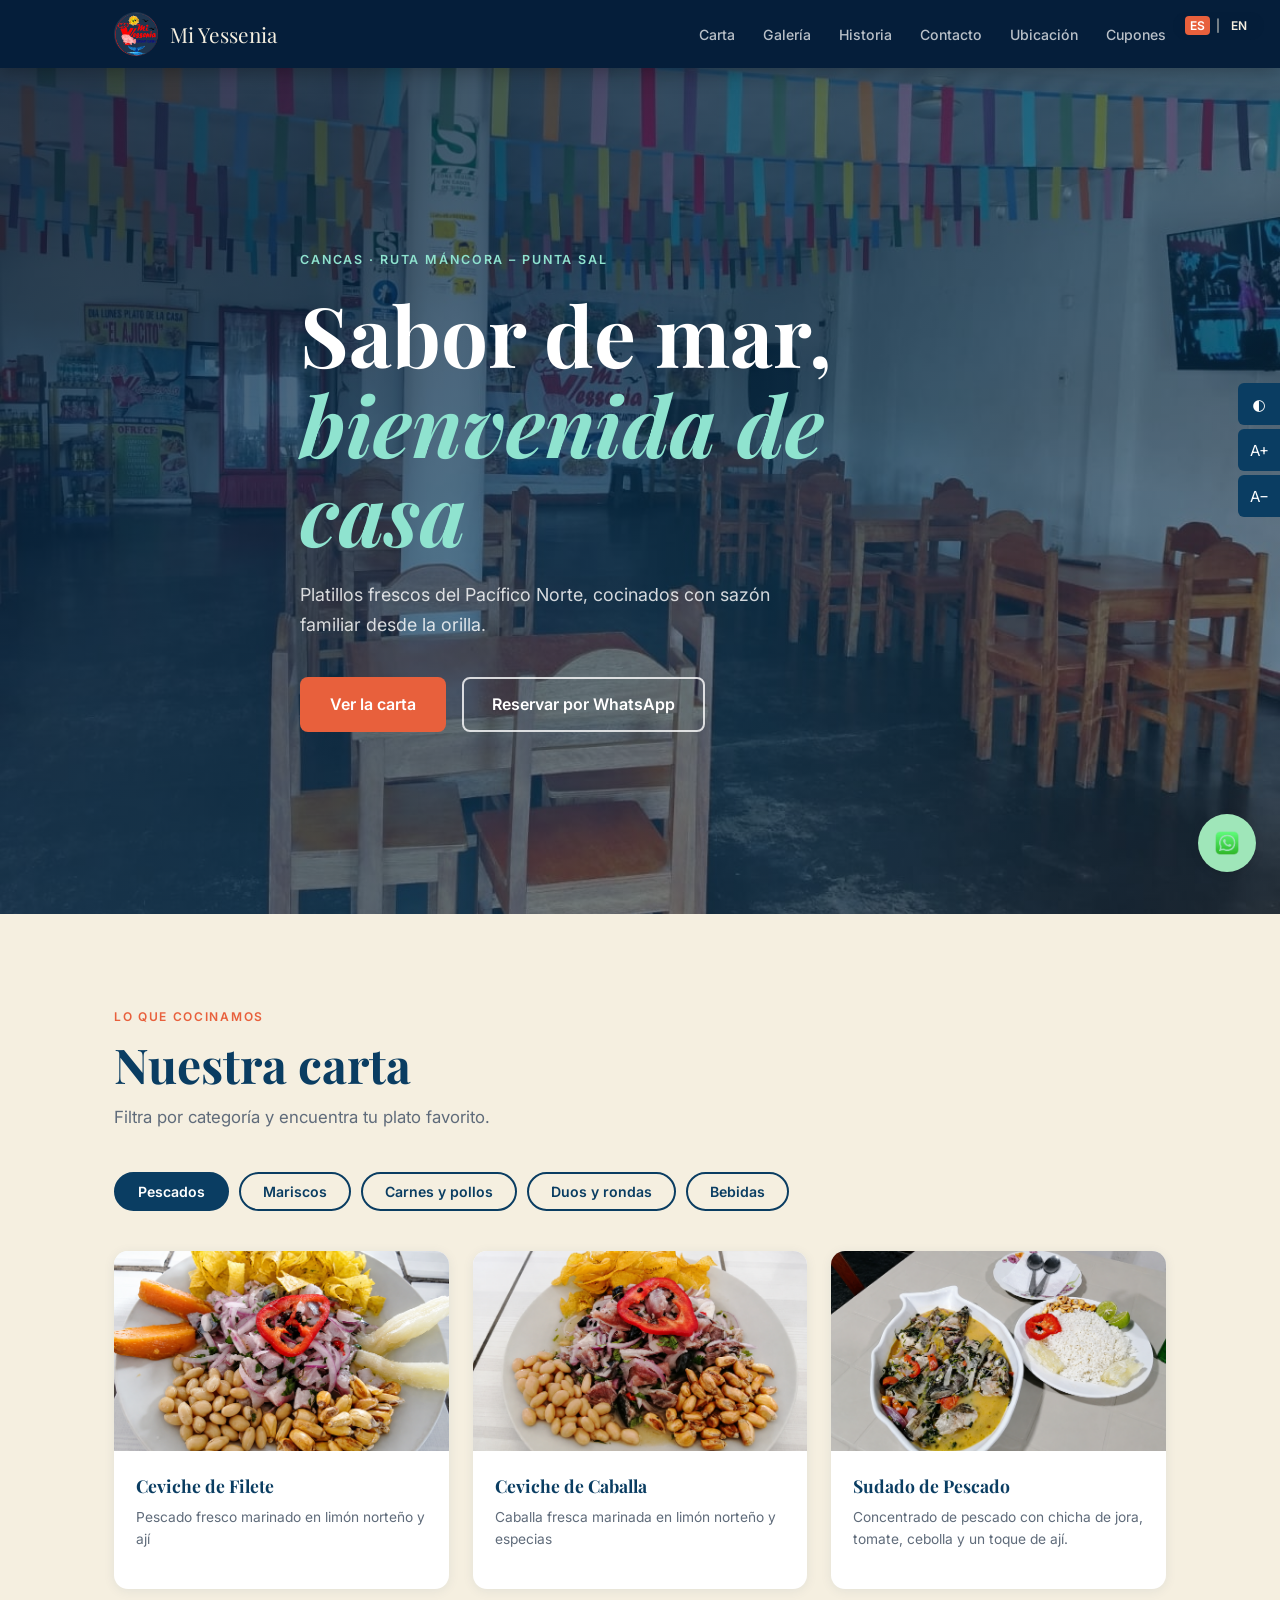
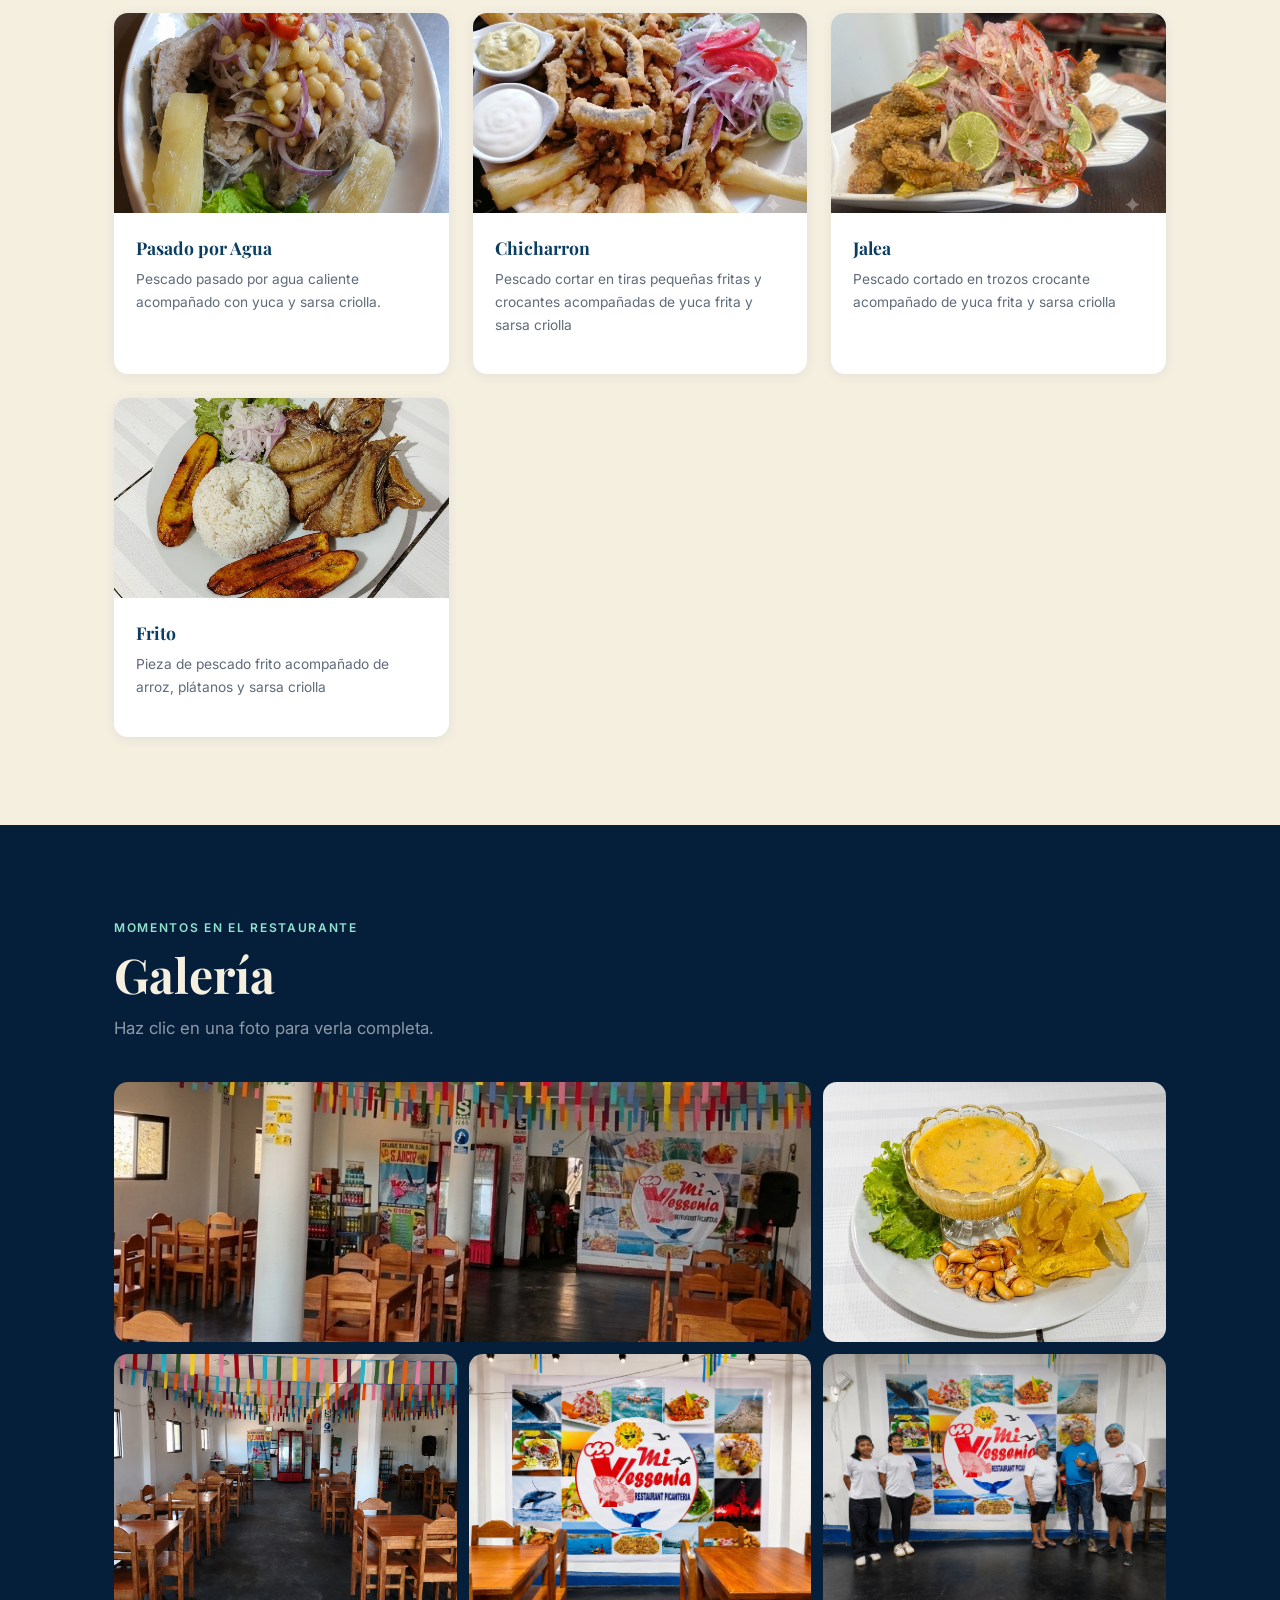
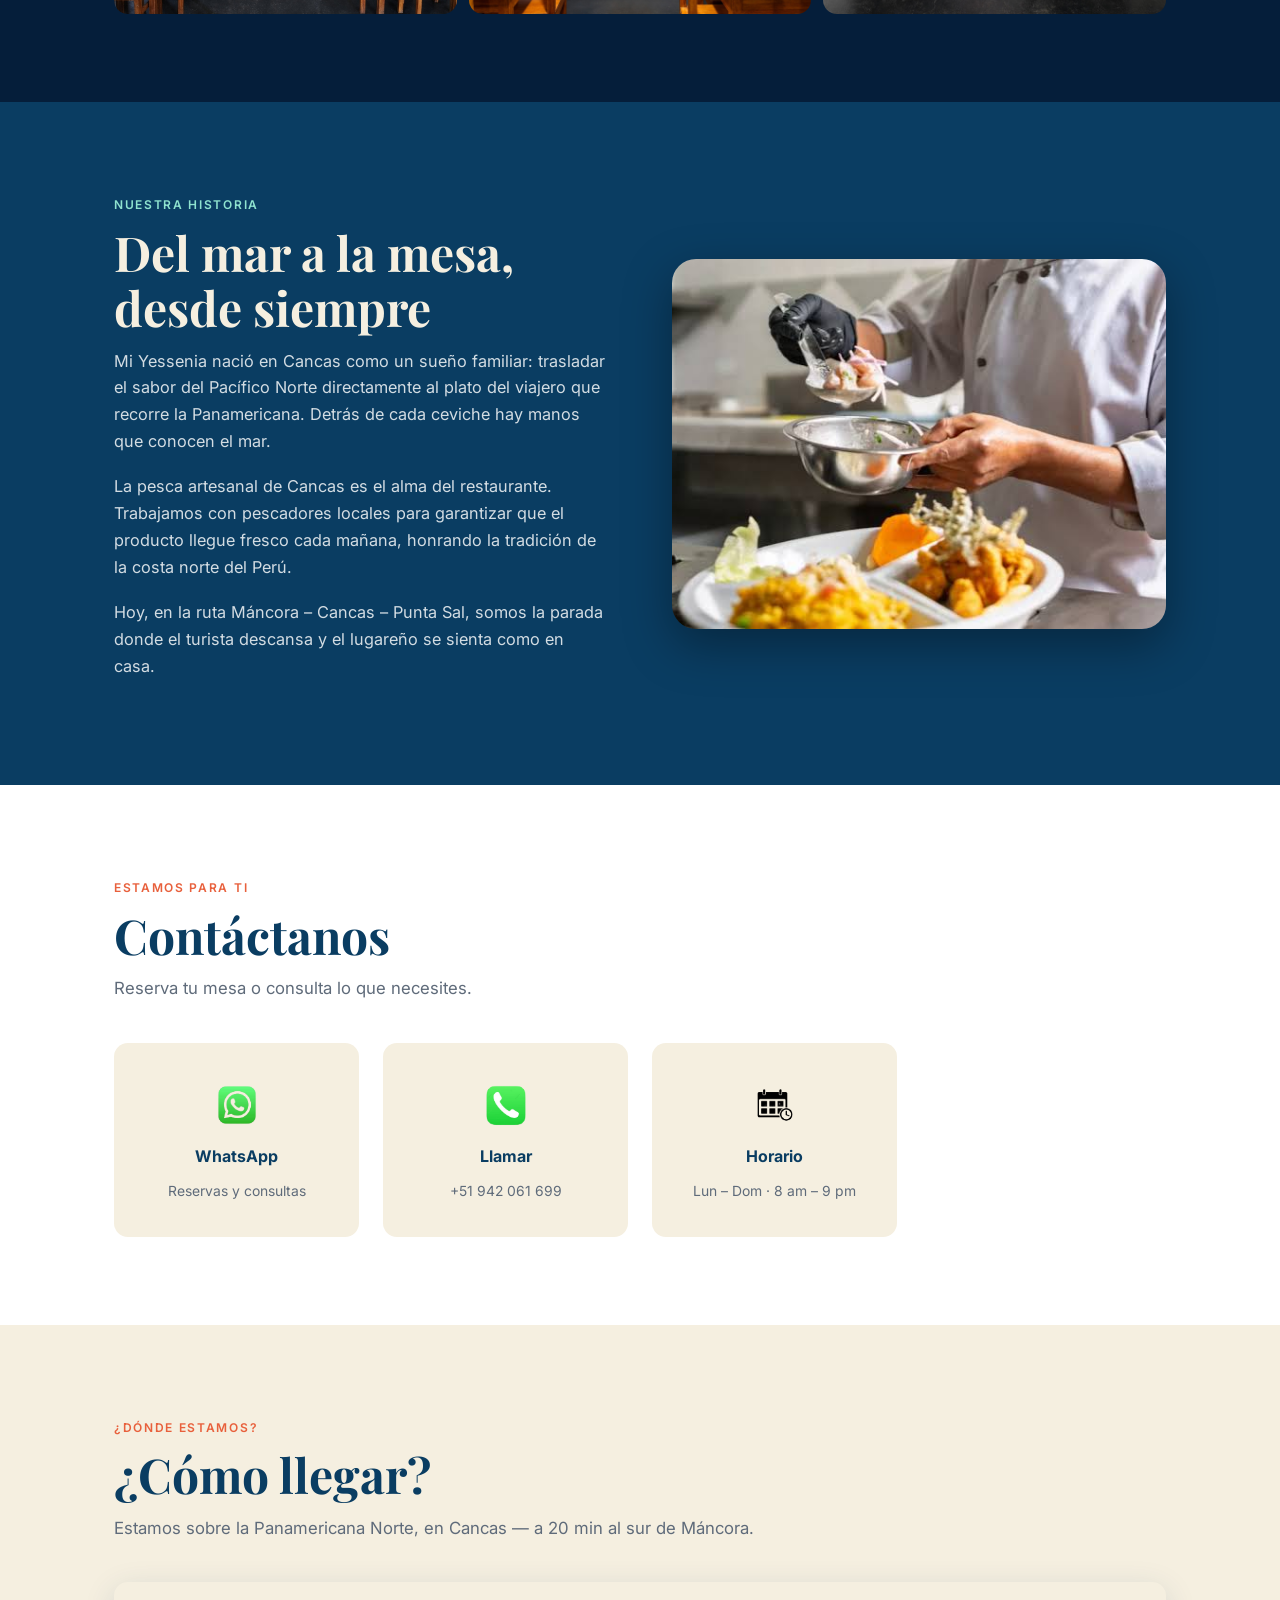
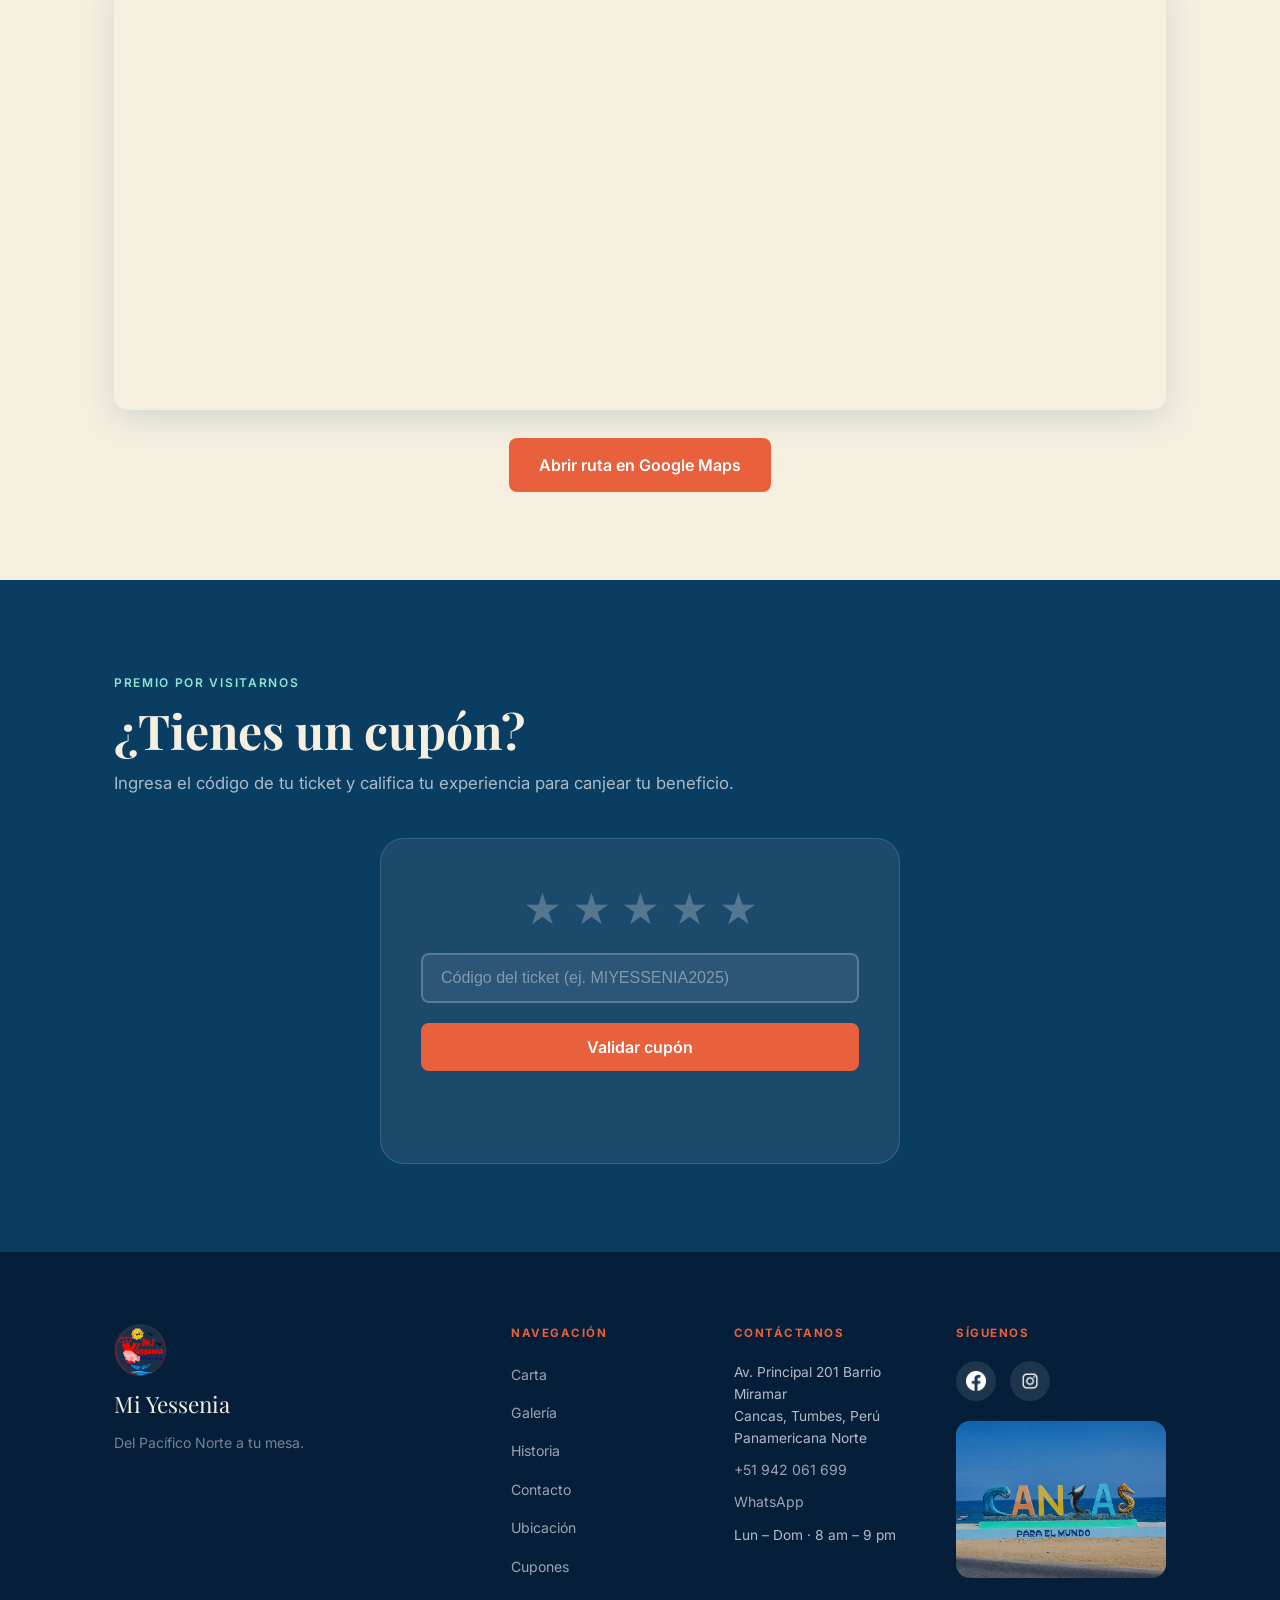
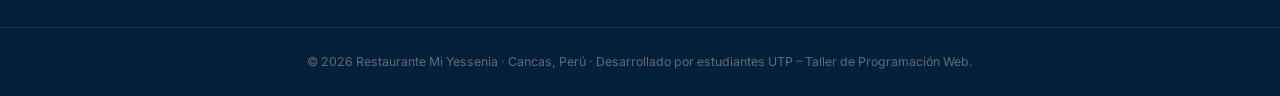
==== commit d7d9146a: "ya" ====
--- a/index.html
+++ b/index.html
@@ -94,33 +94,28 @@
 
         <div class="gallery-grid cuadricula_galeria_imagenes">
 
-          <button class="gallery-item elemento_tarjeta_galeria" aria-label="Ver foto 1" data-src="images/galeria1.jpg">
+          <button class="gallery-item elemento_tarjeta_galeria" aria-label="Ver foto 1" data-src="imagenes/galeria1.jpg">
             <img src="imagenes/galeria1.jpg" alt="Ambiente del restaurante Mi Yessenia" class="imagen_miniatura_galeria" loading="lazy" />
             <div class="gallery-overlay capa_efecto_hover_galeria"><span>+</span></div>
           </button>
 
-          <button class="gallery-item elemento_tarjeta_galeria" aria-label="Ver foto 2" data-src="images/galeria2.jpg">
+          <button class="gallery-item elemento_tarjeta_galeria" aria-label="Ver foto 2" data-src="imagenes/galeria2.jpg">
             <img src="imagenes/galeria2.jpg" alt="Platos del restaurante Mi Yessenia" class="imagen_miniatura_galeria" loading="lazy" />
             <div class="gallery-overlay capa_efecto_hover_galeria"><span>+</span></div>
           </button>
 
-          <button class="gallery-item elemento_tarjeta_galeria" aria-label="Ver foto 3" data-src="images/galeria3.jpg">
+          <button class="gallery-item elemento_tarjeta_galeria" aria-label="Ver foto 3" data-src="imagenes/galeria3.jpg">
             <img src="imagenes/galeria3.jpg" alt="Vista del mar desde Cancas" class="imagen_miniatura_galeria" loading="lazy" />
             <div class="gallery-overlay capa_efecto_hover_galeria"><span>+</span></div>
           </button>
 
-          <button class="gallery-item elemento_tarjeta_galeria" aria-label="Ver foto 4" data-src="images/galeria4.jpg">
+          <button class="gallery-item elemento_tarjeta_galeria" aria-label="Ver foto 4" data-src="imagenes/galeria4.jpg">
             <img src="imagenes/galeria4.jpg" alt="Cocina del restaurante" class="imagen_miniatura_galeria" loading="lazy" />
             <div class="gallery-overlaypx capa_efecto_hover_galeria"><span>+</span></div>
           </button>
 
-          <button class="gallery-item elemento_tarjeta_galeria" aria-label="Ver foto 5" data-src="images/galeria5.jpg">
+          <button class="gallery-item elemento_tarjeta_galeria" aria-label="Ver foto 5" data-src="imagenes/galeria5.jpg">
             <img src="imagenes/galeria5.jpg" alt="Familia Mi Yessenia" class="imagen_miniatura_galeria" loading="lazy" />
-            <div class="gallery-overlay capa_efecto_hover_galeria"><span>+</span></div>
-          </button>
-
-          <button class="gallery-item elemento_tarjeta_galeria" aria-label="Ver foto 6" data-src="images/galeria6.jpg">
-            <img src="imagenes/galeria6.jpg" alt="Pesca artesanal en Cancas" class="imagen_miniatura_galeria" loading="lazy" />
             <div class="gallery-overlay capa_efecto_hover_galeria"><span>+</span></div>
           </button>
 
